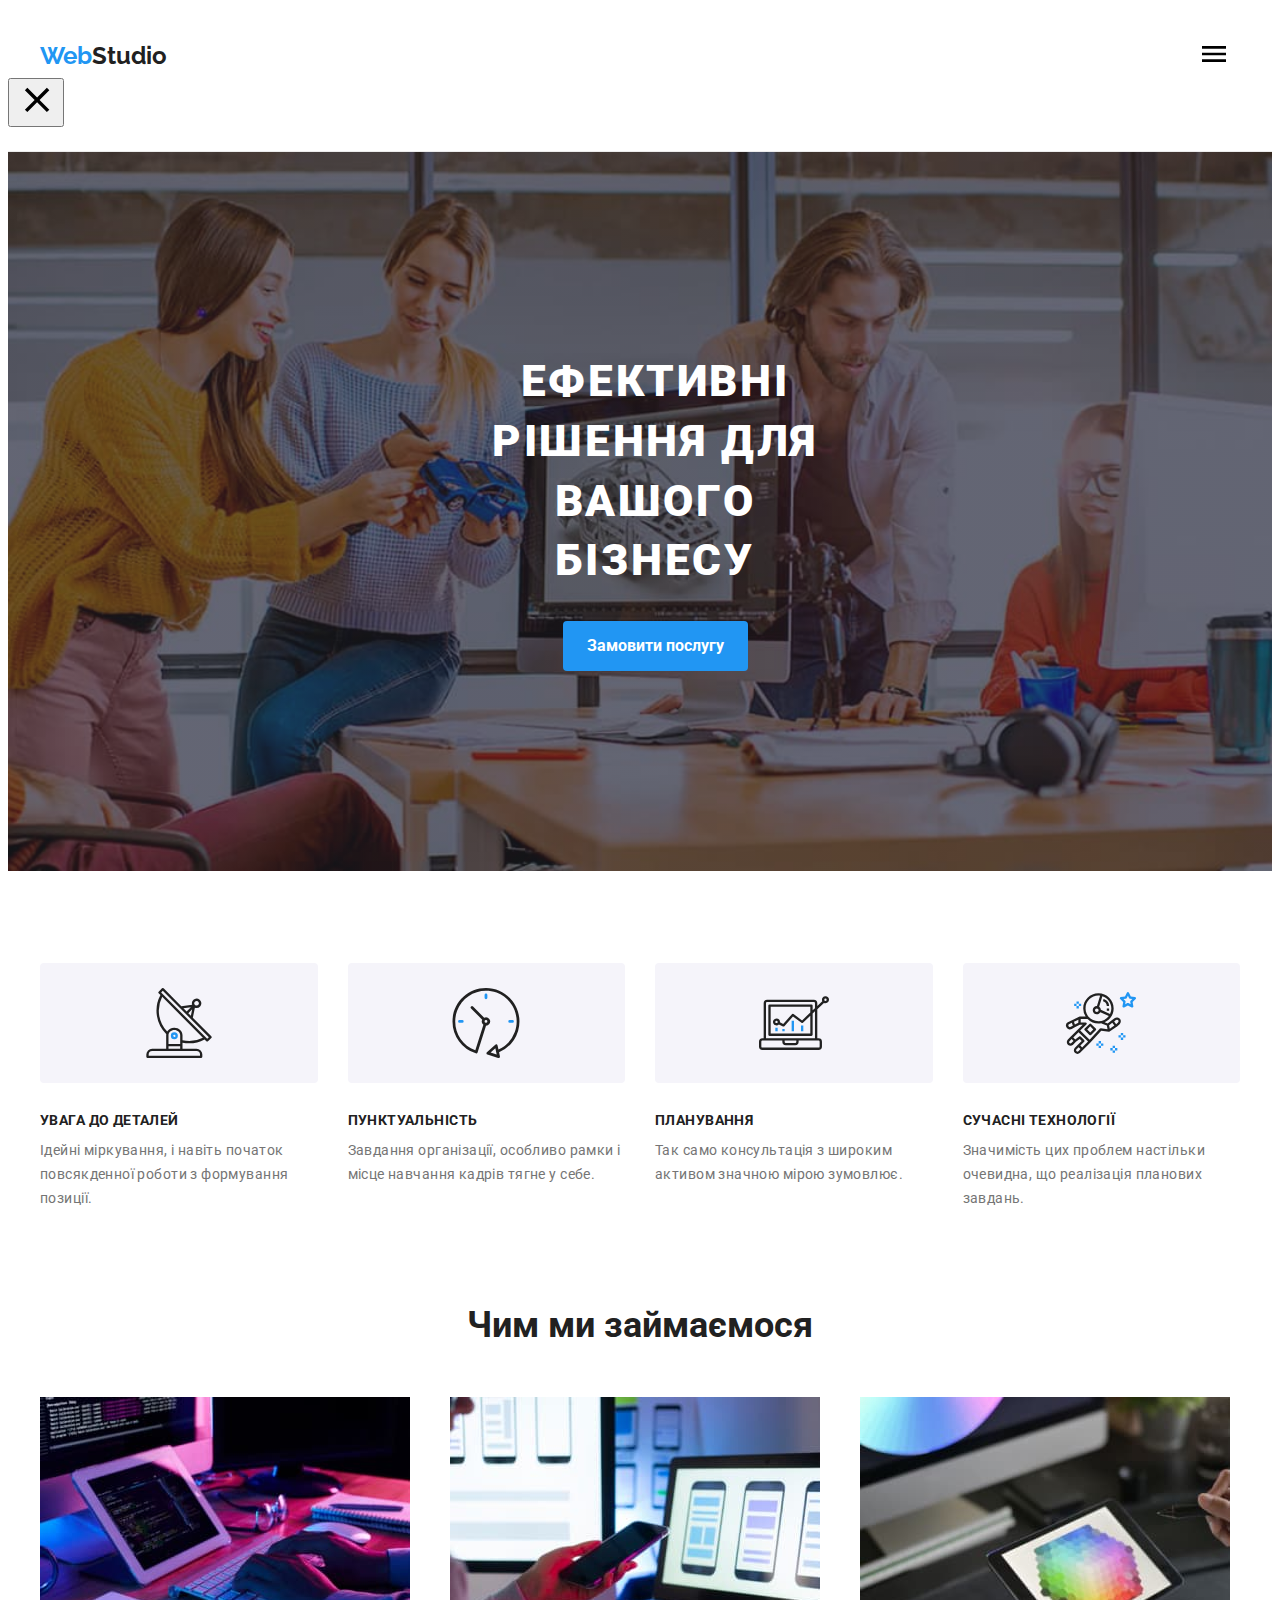
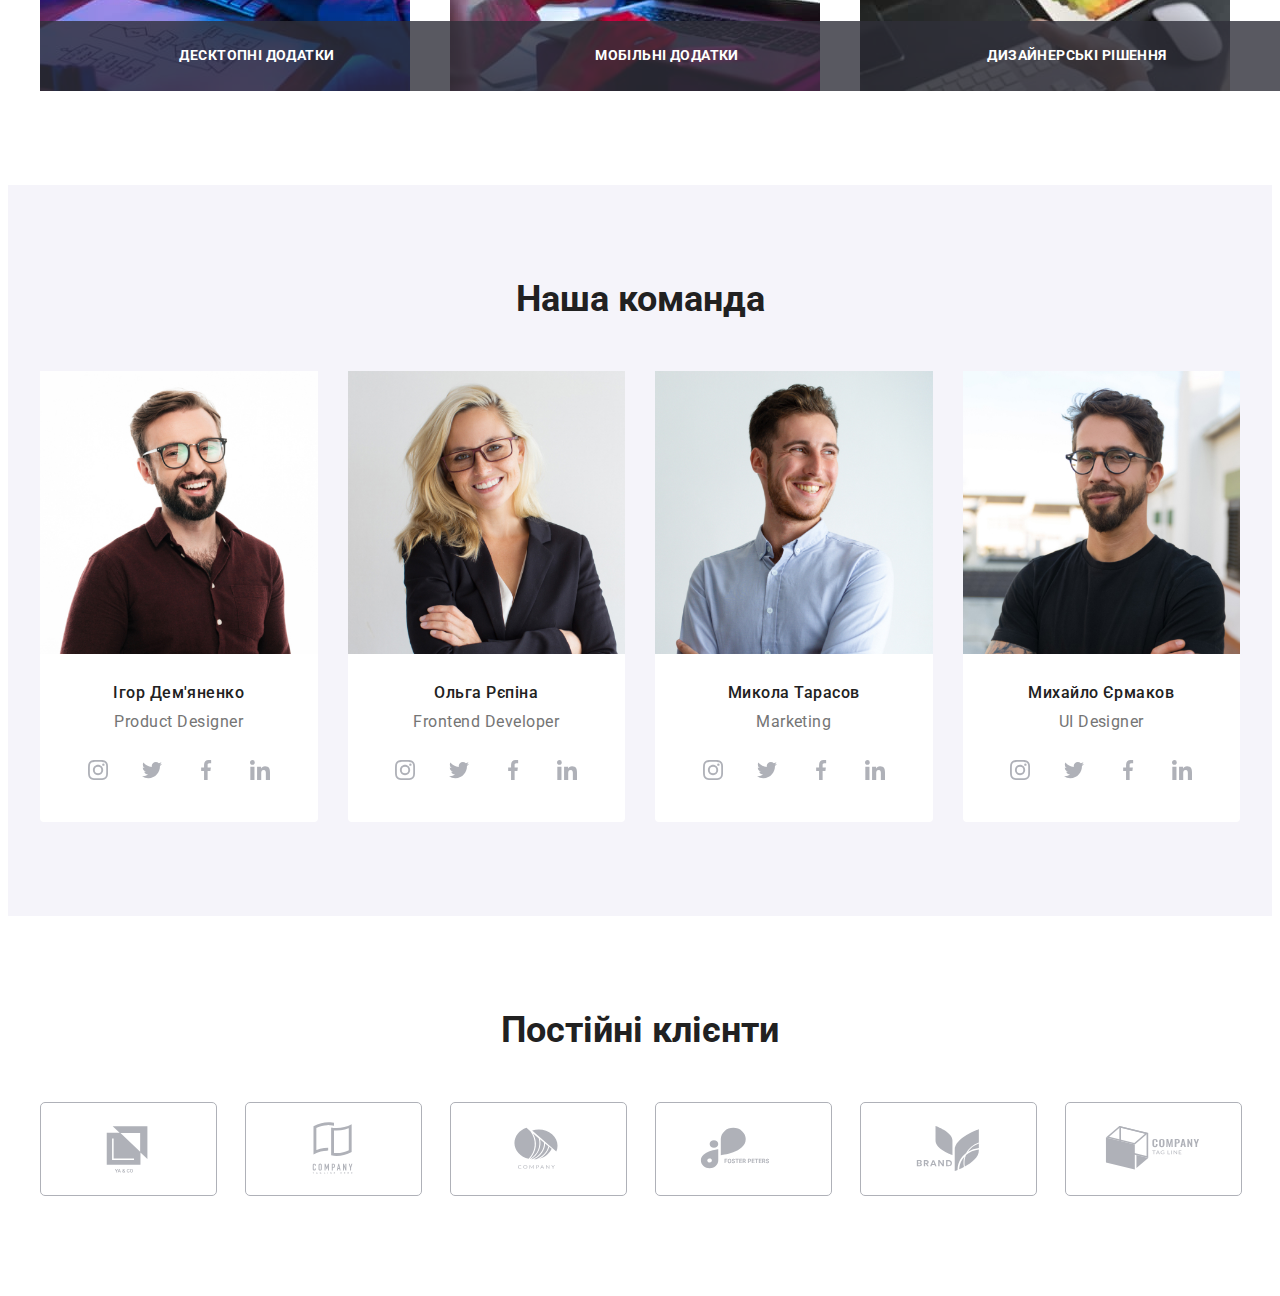
==== index.html @ 49006d4a "Додає ДЗ №8" ====
<!DOCTYPE html>
<html lang="uk">
  <head>
    <meta charset="UTF-8" />
    <meta http-equiv="X-UA-Compatible" content="IE=edge" />
    <meta name="viewport" content="width=device-width, initial-scale=1.0" />
    <title>Студія</title>
    <link rel="preconnect" href="https://fonts.googleapis.com" />
    <link rel="preconnect" href="https://fonts.gstatic.com" crossorigin />
    <link
      href="https://fonts.googleapis.com/css2?family=Raleway:wght@700&family=Roboto:wght@400;500;700;900&display=swap"
      rel="stylesheet"
    />
    <link
      rel="stylesheet"
      href="https://cdnjs.cloudflare.com/ajax/libs/modern-normalize/1.1.0/modern-normalize.min.css"
      integrity="sha512-wpPYUAdjBVSE4KJnH1VR1HeZfpl1ub8YT/NKx4PuQ5NmX2tKuGu6U/JRp5y+Y8XG2tV+wKQpNHVUX03MfMFn9Q=="
      crossorigin="anonymous"
      referrerpolicy="no-referrer"
    />
    <link rel="stylesheet" href="./css/main.min.css" />
  </head>
  <body>
    <header class="header">
      <div class="container header__container">
        <nav class="navigation">
          <a href="./index.html" class="logo link"
            >Web<span class="logo--text-dark">Studio</span></a
          >
          <ul class="navigation__list list">
            <li>
              <a href="./index.html" class="navigation__element current link"
                >Студія</a
              >
            </li>
            <li>
              <a href="./portfolio.html" class="navigation__element link"
                >Портфоліо</a
              >
            </li>
            <li><a href="" class="navigation__element link">Контакти</a></li>
          </ul>
        </nav>
        <ul class="contact list">
          <li>
            <a
              href="mailto:info@devstudio.com"
              class="contact__link contact__element link"
            >
              <svg class="contact__icon" width="16" height="12">
                <use href="./images/icons.svg#icon-envelope"></use>
              </svg>
              info@devstudio.com</a
            >
          </li>
          <li>
            <a
              href="tel:+380961111111"
              class="contact__link contact__element link"
            >
              <svg class="contact__icon" width="10" height="16">
                <use href="./images/icons.svg#icon-smartphone"></use>
              </svg>
              +38 096 111 11 11</a
            >
          </li>
        </ul>
        <button type="button" class="menu-open">
        <svg class="menu__open-icon" width="40" height="40">
          <use href="./images/icons.svg#icon-menu-btn"></use>
        </svg>
      </div>
      <div class="mob-menu">
        <button type="button" class="menu-close">
          <svg class="menu__close-icon" width="40" height="40">
            <use href="./images/icons.svg#icon-close"></use>
        </svg>
        <ul class="navigation__list list">
            <li>
              <a href="./index.html" class="navigation__element current link"
                >Студія</a
              >
            </li>
            <li>
              <a href="./portfolio.html" class="navigation__element link"
                >Портфоліо</a
              >
            </li>
            <li><a href="" class="navigation__element link">Контакти</a></li>
          </ul>
        </button>
      </div>
      </button>
    </header>
    <main>
      <section class="hero-section">
        <div class="hero-container container">
          <h1 class="hero__primary-title">
            Ефективні рішення для вашого бізнесу
          </h1>
          <button type="button" class="hero__btn primary" data-modal-open>
            Замовити послугу
          </button>
        </div>
      </section>
      <section class="benefits">
        <div class="container">
          <h2 class="visually-hidden">Наші особливості</h2>
          <ul class="benefits__list-icon benefits__list list">
            <li class="benefits__list-item">
              <div class="benefits__item">
                <svg class="benefits__icon" width="70" height="70">
                  <use href="./images/icons.svg#icon-antenna"></use>
                </svg>
              </div>
              <h3 class="benefits__title-secondary">Увага до деталей</h3>
              <p class="benefits__pre-title">
                Ідейні міркування, і навіть початок повсякденної роботи з
                формування позиції.
              </p>
            </li>
            <li class="benefits__list-item">
              <div class="benefits__item">
                <svg class="benefits__icon" widthwidth="70" height="70">
                  <use href="./images/icons.svg#icon-clock"></use>
                </svg>
              </div>
              <h3 class="benefits__title-secondary">Пунктуальність</h3>
              <p class="benefits__pre-title">
                Завдання організації, особливо рамки і місце навчання кадрів
                тягне у себе.
              </p>
            </li>
            <li class="benefits__list-item">
              <div class="benefits__item">
                <svg class="benefits__icon" widthwidth="70" height="70">
                  <use href="./images/icons.svg#icon-diagram"></use>
                </svg>
              </div>
              <h3 class="benefits__title-secondary">Планування</h3>
              <p class="benefits__pre-title">
                Так само консультація з широким активом значною мірою зумовлює.
              </p>
            </li>
            <li class="benefits__list-item">
              <div class="benefits__item">
                <svg class="benefits__icon" widthwidth="70" height="70">
                  <use href="./images/icons.svg#icon-astronaut"></use>
                </svg>
              </div>
              <h3 class="benefits__title-secondary">Сучасні технології</h3>
              <p class="benefits__pre-title">
                Значимість цих проблем настільки очевидна, що реалізація
                планових завдань.
              </p>
            </li>
          </ul>
        </div>
      </section>
      <section class="pic-section section">
        <div class="container">
          <h2 class="title">Чим ми займаємося</h2>
          <ul class="pic__list list">
            <li class="pic__item">
              <img
                src="./images/img1.jpeg"
                alt="роботу над кодом"
                width="370"
                height="294"
              />
              <p class="pic__bottom-text">Десктопні додатки</p>
            </li>
            <li class="pic__item">
              <img
                src="./images/img2.jpeg"
                alt="підбір розташування віджетів"
                width="370"
                height="294"
              />
              <p class="pic__bottom-text">Мобільні додатки</p>
            </li>
            <li class="pic__item">
              <img
                src="./images/img3.jpeg"
                alt="підбір кольору"
                width="370"
                height="294"
              />
              <p class="pic__bottom-text">Дизайнерські рішення</p>
            </li>
          </ul>
        </div>
      </section>
      <section class="team-section section">
        <div class="container">
          <h2 class="title">Наша команда</h2>
          <ul class="team-list list">
            <li class="team-item">
              <picture>
                <source
                  srcset="
                    ./images/employee1-mob.jpeg    1x,
                    ./images/employee1-mob-2X.jpeg 2x
                  "
                  media="(min-width: 480px)"
                />
                <source
                  srcset="
                    ./images/employee1-tab.jpeg    1x,
                    ./images/employee1-tab-2X.jpeg 2x
                  "
                  media="(min-width: 768px)"
                />
                <source
                  srcset="
                    ./images/employee1.jpeg    1x,
                    ./images/employee1-2X.jpeg 2x
                  "
                  media="(min-width: 768px)"
                />
                <img
                  src="./images/employee1-mob.jpeg"
                  alt="фото учасника команди"
                  width="450"
                  height="460"
                />
              </picture>
              <div class="team">
                <h3 class="name">Ігор Дем'яненко</h3>
                <p lang="en" class="position">Product Designer</p>
                <ul class="team-soc-list list">
                  <li class="team-soc-item">
                    <a href="#" class="team-soc-link link">
                      <svg class="team-soc-icon" width="20" height="20">
                        <use href="./images/icons.svg#icon-instagram"></use>
                      </svg>
                    </a>
                  </li>
                  <li class="team-soc-item">
                    <a href="#" class="team-soc-link link">
                      <svg class="team-soc-icon" width="20" height="20">
                        <use href="./images/icons.svg#icon-twitter"></use>
                      </svg>
                    </a>
                  </li>
                  <li class="team-soc-item">
                    <a href="#" class="team-soc-link link">
                      <svg class="team-soc-icon" width="20" height="20">
                        <use href="./images/icons.svg#icon-facebook"></use>
                      </svg>
                    </a>
                  </li>
                  <li class="team-soc-item">
                    <a href="#" class="team-soc-link link">
                      <svg class="team-soc-icon" width="20" height="20">
                        <use href="./images/icons.svg#icon-linkedin"></use>
                      </svg>
                    </a>
                  </li>
                </ul>
              </div>
            </li>
            <li class="team-item">
              <picture>
                <source
                  srcset="
                    ./images/employee2-mob.jpeg    1x,
                    ./images/employee2-mob-2X.jpeg 2x
                  "
                  media="(min-width: 480px)"
                />
                <source
                  srcset="
                    ./images/employee2-tab.jpeg    1x,
                    ./images/employee2-tab-2X.jpeg 2x
                  "
                  media="(min-width: 768px)"
                />
                <source
                  srcset="
                    ./images/employee2.jpeg    1x,
                    ./images/employee2-2X.jpeg 2x
                  "
                  media="(min-width: 768px)"
                />
                <img
                  src="./images/employee2-mob.jpeg"
                  alt="фото учасника команди"
                  width="450"
                  height="460"
                />
              </picture>
              <div class="team">
                <h3 class="name">Ольга Рєпіна</h3>
                <p lang="en" class="position">Frontend Developer</p>
                <ul class="team-soc-list list">
                  <li class="team-soc-item">
                    <a href="#" class="team-soc-link link">
                      <svg class="team-soc-icon" width="20" height="20">
                        <use href="./images/icons.svg#icon-instagram"></use>
                      </svg>
                    </a>
                  </li>
                  <li class="team-soc-item">
                    <a href="#" class="team-soc-link link">
                      <svg class="team-soc-icon" width="20" height="20">
                        <use href="./images/icons.svg#icon-twitter"></use>
                      </svg>
                    </a>
                  </li>
                  <li class="team-soc-item">
                    <a href="#" class="team-soc-link link">
                      <svg class="team-soc-icon" width="20" height="20">
                        <use href="./images/icons.svg#icon-facebook"></use>
                      </svg>
                    </a>
                  </li>
                  <li class="team-soc-item">
                    <a href="#" class="team-soc-link link">
                      <svg class="team-soc-icon" width="20" height="20">
                        <use href="./images/icons.svg#icon-linkedin"></use>
                      </svg>
                    </a>
                  </li>
                </ul>
              </div>
            </li>
            <li class="team-item">
              <picture>
                <source
                  srcset="
                    ./images/employee3-mob.jpeg    1x,
                    ./images/employee3-mob-2X.jpeg 2x
                  "
                  media="(min-width: 480px)"
                />
                <source
                  srcset="
                    ./images/employee3-tab.jpeg    1x,
                    ./images/employee3-tab-2X.jpeg 2x
                  "
                  media="(min-width: 768px)"
                />
                <source
                  srcset="
                    ./images/employee3.jpeg    1x,
                    ./images/employee3-2X.jpeg 2x
                  "
                  media="(min-width: 768px)"
                />
                <img
                  src="./images/employee3-mob.jpeg"
                  alt="фото учасника команди"
                  width="450"
                  height="460"
                />
              </picture>
              <div class="team">
                <h3 class="name">Микола Тарасов</h3>
                <p lang="en" class="position">Marketing</p>
                <ul class="team-soc-list list">
                  <li class="team-soc-item">
                    <a href="#" class="team-soc-link link">
                      <svg class="team-soc-icon" width="20" height="20">
                        <use href="./images/icons.svg#icon-instagram"></use>
                      </svg>
                    </a>
                  </li>
                  <li class="team-soc-item">
                    <a href="#" class="team-soc-link link">
                      <svg class="team-soc-icon" width="20" height="20">
                        <use href="./images/icons.svg#icon-twitter"></use>
                      </svg>
                    </a>
                  </li>
                  <li class="team-soc-item">
                    <a href="#" class="team-soc-link link">
                      <svg class="team-soc-icon" width="20" height="20">
                        <use href="./images/icons.svg#icon-facebook"></use>
                      </svg>
                    </a>
                  </li>
                  <li class="team-soc-item">
                    <a href="#" class="team-soc-link link">
                      <svg class="team-soc-icon" width="20" height="20">
                        <use href="./images/icons.svg#icon-linkedin"></use>
                      </svg>
                    </a>
                  </li>
                </ul>
              </div>
            </li>

            <li class="team-item">
              <picture>
                <source
                  srcset="
                    ./images/employee4-mob.jpeg    1x,
                    ./images/employee4-mob-2X.jpeg 2x
                  "
                  media="(min-width: 480px)"
                />
                <source
                  srcset="
                    ./images/employee4-tab.jpeg    1x,
                    ./images/employee4-tab-2X.jpeg 2x
                  "
                  media="(min-width: 768px)"
                />
                <source
                  srcset="
                    ./images/employee4.jpeg    1x,
                    ./images/employee4-2X.jpeg 2x
                  "
                  media="(min-width: 768px)"
                />
                <img
                  src="./images/employee4-mob.jpeg"
                  alt="фото учасника команди"
                  width="450"
                  height="460"
                />
              </picture>
              <div class="team">
                <h3 class="name">Михайло Єрмаков</h3>
                <p lang="en" class="position">UI Designer</p>
                <ul class="team-soc-list list">
                  <li class="team-soc-item">
                    <a href="#" class="team-soc-link link">
                      <svg class="team-soc-icon" width="20" height="20">
                        <use href="./images/icons.svg#icon-instagram"></use>
                      </svg>
                    </a>
                  </li>
                  <li class="team-soc-item">
                    <a href="#" class="team-soc-link link">
                      <svg class="team-soc-icon" width="20" height="20">
                        <use href="./images/icons.svg#icon-twitter"></use>
                      </svg>
                    </a>
                  </li>
                  <li class="team-soc-item">
                    <a href="#" class="team-soc-link link">
                      <svg class="team-soc-icon" width="20" height="20">
                        <use href="./images/icons.svg#icon-facebook"></use>
                      </svg>
                    </a>
                  </li>
                  <li class="team-soc-item">
                    <a href="#" class="team-soc-link link">
                      <svg class="team-soc-icon" width="20" height="20">
                        <use href="./images/icons.svg#icon-linkedin"></use>
                      </svg>
                    </a>
                  </li>
                </ul>
              </div>
            </li>
          </ul>
        </div>
      </section>
      <section class="section">
        <div class="container">
          <h2 class="title">Постійні клієнти</h2>
          <ul class="client-list list">
            <li class="client-item">
              <a href="#" class="client-link link">
                <svg class="client-icon" width="106" height="60">
                  <use href="./images/icons.svg#icon-Logo"></use>
                </svg>
              </a>
            </li>
            <li class="client-item">
              <a href="#" class="client-link link">
                <svg class="client-icon" width="106" height="60">
                  <use href="./images/icons.svg#icon-Logo2"></use>
                </svg>
              </a>
            </li>
            <li class="client-item">
              <a href="#" class="client-link link">
                <svg class="client-icon" width="106" height="60">
                  <use href="./images/icons.svg#icon-Logo3"></use>
                </svg>
              </a>
            </li>
            <li class="client-item">
              <a href="#" class="client-link link">
                <svg class="client-icon" width="106" height="60">
                  <use href="./images/icons.svg#icon-Logo4"></use>
                </svg>
              </a>
            </li>
            <li class="client-item">
              <a href="#" class="client-link link">
                <svg class="client-icon" width="106" height="60">
                  <use href="./images/icons.svg#icon-Logo5"></use>
                </svg>
              </a>
            </li>
            <li class="client-item">
              <a href="#" class="client-link link">
                <svg class="client-icon" width="106" height="60">
                  <use href="./images/icons.svg#icon-Logo6"></use>
                </svg>
              </a>
            </li>
          </ul>
        </div>
      </section>
    </main>
    <!-- <footer class="footer">
      <div class="footer-container container">
        <div class="contact-wrap">
          <div class="address">
            <a href="./index.html" class="logo logo-footer link"
              >Web<span class="logo--text-light">Studio</span></a
            >
            <address class="footer-address">
              <ul class="list">
                <li class="footer-item">
                  <a
                    href="https://goo.gl/maps/CPtrU1FHBa2aNyZL9"
                    target="_blank"
                    rel="noopener noreferrer nofollow"
                    class="street link"
                  >
                    м. Київ, пр-т Лесі Українки, 26
                  </a>
                </li>
                <li class="footer-item">
                  <a
                    href="mailto:info@devstudio.com"
                    class="contact-footer link"
                    >info@devstudio.com</a
                  >
                </li>
                <li>
                  <a href="tel:+380961111111" class="contact-footer link"
                    >+38 096 111 11 11</a
                  >
                </li>
              </ul>
            </address>
          </div>
          <div class="footer-soc">
            <p class="pre-title-footer">приєднуйтесь</p>
            <ul class="footer-soc-list list">
              <li class="footer-soc-item">
                <a href="" class="footer-soc-link link">
                  <svg class="footer-soc-icon" width="20" height="20">
                    <use href="./images/icons.svg#icon-instagram"></use>
                  </svg>
                </a>
              </li>
              <li class="footer-soc-item">
                <a href="" class="footer-soc-link link">
                  <svg class="footer-soc-icon" width="20" height="20">
                    <use href="./images/icons.svg#icon-twitter"></use>
                  </svg>
                </a>
              </li>
              <li class="footer-soc-item">
                <a href="" class="footer-soc-link link">
                  <svg class="footer-soc-icon" width="20" height="20">
                    <use href="./images/icons.svg#icon-facebook"></use>
                  </svg>
                </a>
              </li>
              <li class="footer-soc-item">
                <a href="" class="footer-soc-link link">
                  <svg class="footer-soc-icon" width="20" height="20">
                    <use href="./images/icons.svg#icon-linkedin"></use>
                  </svg>
                </a>
              </li>
            </ul>
          </div>
        </div>
        <div class="footer-form">
          <form class="footer-form">
            <div class="footer-input-element">
              <label class="footer-label">
                <span>Підпишіться на розсилку</span>
                <input
                  type="email"
                  name="footer-user-email"
                  class="footer-input"
                  placeholder="E-mail"
                />
              </label>
            </div>
            <button class="footer-send">
              Підписатися
              <svg class="footer-input-icon" width="24" height="24">
                <use href="./images/icons.svg#icon-send"></use>
              </svg>
            </button>
          </form>
        </div>
      </div>
    </footer>
    <div class="backdrop is-hidden" data-modal>
      <div class="modal">
        <button type="button" class="modal-close" data-modal-close>
          <svg class="modal-close-item" width="18" height="18">
            <use href="./images/icons.svg#icon-close"></use>
          </svg>
        </button>
        <p class="modal-title">Залиште свої дані, ми вам передзвонимо</p>
        <form class="modal-form">
          <div class="container-form">
            <div class="input-element">
              <label class="input-label"
                ><span>Ім'я</span>
                <span class="input-wrap">
                  <input
                    type="text"
                    name="user-name"
                    class="modal-input"
                    required
                  />
                  <svg class="input-icon" width="18" height="18">
                    <use href="./images/icons.svg#icon-person"></use>
                  </svg>
                </span>
              </label>
            </div>
            <div class="input-element">
              <label class="input-label"
                ><span>Телефон</span>
                <span class="input-wrap">
                  <input
                    type="tel"
                    name="user-tel"
                    class="modal-input"
                    required
                  />
                  <svg class="input-icon" width="18" height="18">
                    <use href="./images/icons.svg#icon-phone"></use>
                  </svg>
                </span>
              </label>
            </div>
            <div class="input-element">
              <label class="input-label"
                ><span>Пошта</span>
                <span class="input-wrap">
                  <input
                    type="email"
                    name="user-email"
                    class="modal-input"
                    required
                  />
                  <svg class="input-icon" width="18" height="18">
                    <use href="./images/icons.svg#icon-email"></use>
                  </svg>
                </span>
              </label>
            </div>
            <div class="input-element">
              <label for="user-comment" class="input-label"
                ><span>Коментар</span>
                <span class="input-wrap">
                  <textarea
                    name="user-comment"
                    id="user-comment"
                    class="modal-comment"
                    placeholder="Введіть текст"
                  ></textarea>
                </span>
              </label>
            </div>
            <div class="check-wrap">
              <input
                type="checkbox"
                name="privacy"
                id="privacy"
                class="input-check visually-hidden"
              />
              <label for="privacy" class="check-text">
                <span>
                  <svg class="check-icon" width="16" height="15">
                    <use href="./images/icons.svg#icon-check"></use>
                  </svg>
                </span>
                Погоджуюся з розсилкою та приймаю
                <a href="#" class="checkbox-link">Умови договору</a>
              </label>
            </div>
            <div class="modal-btn">
              <button type="submit" class="modal-send">Відправити</button>
            </div>
          </div>
        </form>
      </div>
    </div>
    <script src="./js/modal.js"></script> -->
  </body>
</html>
---- css/main.min.css ----
.header{padding-top:25px;padding-bottom:24px;border-bottom:1px solid var(--header-border);background-color:var(--primary-color)}.header__container{display:flex;align-items:center;justify-content:space-between}.navigation{display:flex;align-items:center}.navigation__list{display:none;gap:50px}.navigation__element{font-weight:500;font-size:14px;line-height:1.14;color:var(--primary-text-color);transition:color 250ms cubic-bezier(0.4, 0, 0.2, 1);position:relative}.navigation__element.current{color:var(--accent-text-color)}.navigation__element:hover,.navigation__element:focus{color:var(--accent-text-color)}.current::after{content:"";position:absolute;width:100%;height:4px;background:var(--accent-text-color);border-radius:2px;bottom:-32px;left:0}.menu-open{margin-left:auto;border:none;background-color:var(--primary-color)}.logo{font-family:"Raleway",sans-serif;font-weight:700;font-size:24px;line-height:1.16;color:var(--accent-text-color);margin:0 auto}.logo--text-dark{color:var(--primary-text-color)}.logo--text-light{color:var(--primary-color)}.contact{font-weight:500;font-size:14px;line-height:1.14;display:none;gap:50px}.contact__element{font-weight:500;font-size:14px;line-height:1.14;color:var(--color-contact);transition:color 250ms cubic-bezier(0.4, 0, 0.2, 1)}.contact__element:hover,.contact__element:focus{color:var(--accent-text-color)}.contact__link{display:flex;justify-content:center;align-items:center}.contact__icon{margin-right:10px;fill:currentColor}.hero-section{padding:118px 60px;background-image:linear-gradient(rgba(47, 48, 58, 0.4), rgba(47, 48, 58, 0.4)),url(../images/bg_hero-mob.jpg);background-repeat:no-repeat;background-position:center;background-size:cover;max-width:1600px;margin:0 auto}@media(min-device-pixel-ratio: 2),(-webkit-min-device-pixel-ratio: 2),(min-resolution: 192dpi),(min-resolution: 2dppx){.hero-section{background-image:linear-gradient(rgba(47, 48, 58, 0.4), rgba(47, 48, 58, 0.4)),url(../images/bg_hero-mob-2X.jpg)}}@media screen and (min-width: 768px){.hero-section{padding:204px 118px;background-image:linear-gradient(rgba(47, 48, 58, 0.4), rgba(47, 48, 58, 0.4)),url(../images/bg_hero-tab.jpg)}}@media screen and (min-width: 768px)and (min-device-pixel-ratio: 2),screen and (min-width: 768px)and (-webkit-min-device-pixel-ratio: 2),screen and (min-width: 768px)and (min-resolution: 192dpi),screen and (min-width: 768px)and (min-resolution: 2dppx){.hero-section{background-image:linear-gradient(rgba(47, 48, 58, 0.4), rgba(47, 48, 58, 0.4)),url(../images/bg_hero-tab-2X.jpg)}}@media screen and (min-width: 1200px){.hero-section{padding:200px 452px;background-image:linear-gradient(rgba(47, 48, 58, 0.4), rgba(47, 48, 58, 0.4)),url(../images/bg_hero.jpg)}}.hero-container{display:flex;align-items:center;flex-direction:column;padding:0;max-width:100%}.hero__primary-title{font-weight:900;font-size:26px;line-height:1.61;max-width:360px;letter-spacing:.06em;text-transform:uppercase;color:var(--primary-color);margin-bottom:30px;text-align:center}@media screen and (min-width: 1200px){.hero__primary-title{font-size:44px;line-height:1.36;max-width:690px}}.hero__btn{font-family:inherit;font-weight:700;font-size:16px;line-height:1.88;display:block;margin:0 auto;padding:10px 24px;border:none;transition:background-color 250ms cubic-bezier(0.4, 0, 0.2, 1),color 250ms cubic-bezier(0.4, 0, 0.2, 1)}@media screen and (max-width: 1200px){.hero__btn{padding:10px 32px}}.hero__btn.primary{border-radius:4px;color:var(--primary-color);background-color:var(--accent-text-color)}.hero__btn.primary:hover,.hero__btn.primary:focus{background-color:var(--background-hero-btn)}.benefits__list-icon{display:flex;justify-content:center;align-items:center;gap:30px;align-items:baseline}.benefits__item{background-color:var(--background-icon);width:100%;height:120px;border-radius:4px;display:flex;justify-content:center;align-items:center;flex-direction:column;margin-bottom:30px}.benefits{padding-bottom:0;padding-top:92px}.benefits__list{display:flex;flex-wrap:wrap;gap:30px}.benefits__list-item{width:100%}@media screen and (min-width: 768px){.benefits__list-item{width:calc((100% - 30px)/2)}}@media screen and (min-width: 1200px){.benefits__list-item{width:calc((100% - 90px)/4)}}.benefits__title-secondary{font-size:14px;line-height:1.14;letter-spacing:.03em;text-transform:uppercase;color:var(--primary-text-color);margin-bottom:10px;text-align:center}@media screen and (min-width: 768px){.benefits__title-secondary{text-align:left}}.benefits__pre-title{font-weight:400;font-size:14px;line-height:1.71;letter-spacing:.03em}.pic-section{display:none}@media screen and (min-width: 1200px){.pic-section{display:flex}}.pic__list{display:flex;gap:30px}.pic__item{width:calc((100% - 60px)/3);position:relative}.pic__bottom-text{position:absolute;bottom:0;font-weight:700;font-size:14px;line-height:1.14;text-align:center;letter-spacing:.03em;text-transform:uppercase;color:var(--primary-color);padding:27px;background-color:var(--background-bottom-text);width:100%}.team-list{display:flex;flex-wrap:wrap;gap:30px}.team-section{background-color:var(--background-color-team)}.team-item{width:100%;background-color:var(--background-img-team);border-radius:0px 0px 4px 4px;transition:box-shadow 250ms cubic-bezier(0.4, 0, 0.2, 1)}.team-item:hover,.team-item:focus{box-shadow:0px 1px 3px rgba(0,0,0,.12),0px 1px 1px rgba(0,0,0,.14),0px 2px 1px rgba(0,0,0,.2)}@media screen and (min-width: 768px){.team-item{width:calc((100% - 30px)/2)}}@media screen and (min-width: 1200px){.team-item{width:calc((100% - 90px)/4)}}.team{padding-top:30px;padding-bottom:30px;text-align:center}.name{font-weight:500;font-size:16px;line-height:1.18;letter-spacing:.03em;color:var(--primary-text-color);margin-bottom:10px}.position{font-weight:400;font-size:16px;line-height:1.18;letter-spacing:.03em}.team-soc-list{display:flex;justify-content:center;gap:10px;margin-top:16px}.team-soc-item{width:44px;height:44px}.team-soc-link{width:100%;height:100%;border-radius:50%;display:flex;justify-content:center;align-items:center;color:var(--icon-color);transition:background-color 250ms cubic-bezier(0.4, 0, 0.2, 1),color 250ms cubic-bezier(0.4, 0, 0.2, 1)}.team-soc-link:focus,.team-soc-link:hover{background-color:var(--accent-text-color);color:var(--primary-color)}.team-soc-icon{fill:currentColor}.client-list{display:flex;flex-wrap:wrap;gap:30px}.client-item{width:calc((100% - 30px)/2);height:92px}@media screen and (min-width: 768px){.client-item{width:calc((100% - 60px)/3)}}@media screen and (min-width: 1200px){.client-item{width:calc((100% - 150px)/6)}}.client-link{width:100%;height:100%;border:1px solid var(--border-client);border-radius:5px;display:block;display:flex;justify-content:center;align-items:center;color:var(--icon-color);transition:color 250ms cubic-bezier(0.4, 0, 0.2, 1),border-color 250ms cubic-bezier(0.4, 0, 0.2, 1)}.client-link:hover,.client-link:focus{color:var(--accent-text-color);border-color:var(--accent-text-color)}.client-icon{fill:currentColor}.button-filter.primary{font-family:inherit;border-radius:4px;border:rgba(0,0,0,0);background-color:var(--background-filter-btn)}.button-filter{font-weight:500;font-size:16px;line-height:1.18;padding:6px 22px;transition:background-color 250ms cubic-bezier(0.4, 0, 0.2, 1),color 250ms cubic-bezier(0.4, 0, 0.2, 1),box-shadow 250ms cubic-bezier(0.4, 0, 0.2, 1)}.button-filter:hover,.button-filter:focus{background-color:var(--accent-text-color);color:var(--primary-color);box-shadow:0px 3px 1px rgba(0,0,0,.1),0px 1px 2px rgba(0,0,0,.08),0px 2px 2px rgba(0,0,0,.12)}.filter-list{display:flex;margin-bottom:50px;gap:8px;justify-content:center;border-radius:4px}.portfolio-list{display:flex;flex-wrap:wrap;gap:30px}.portfolio-item{width:calc((100% - 60px)/3);transition:box-shadow 250ms cubic-bezier(0.4, 0, 0.2, 1)}.portfolio-item:hover,.portfolio-item:focus{box-shadow:0px 1px 1px rgba(0,0,0,.12),0px 4px 4px rgba(0,0,0,.06),1px 4px 6px rgba(0,0,0,.16)}.portfolio-top-wrap{position:relative;overflow:hidden}.portfolio-top-text{position:absolute;top:0;padding:24px 63px;font-size:18px;line-height:1.56;letter-spacing:.03em;color:var(--primary-color);background-color:var(--portfolio-background-color);height:100%;transform:translateY(100%);transition:transform 250ms cubic-bezier(0.4, 0, 0.2, 1)}.portfolio-item:hover .portfolio-top-text{transform:translateY(0)}.site{padding:24px 20px;border:1px solid var(--portfolio-border);border-top:none}.name-project{font-weight:700;font-size:18px;line-height:2;letter-spacing:.06em;margin-bottom:4px;color:var(--primary-text-color)}.project{font-size:16px;line-height:1.86;letter-spacing:.03em;color:var(--color-contact)}.logo-footer{margin-right:0}.footer-item{margin-bottom:9px}.footer{width:100%;padding-top:60px;padding-bottom:60px;background:var(--background-hero)}.footer-address{margin-top:20px}.street{font-size:14px;line-height:1.71;letter-spacing:.03em;margin-bottom:9px;color:var(--primary-color);transition:color 250ms cubic-bezier(0.4, 0, 0.2, 1)}.street:hover,.street:focus{color:var(--accent-text-color)}.contact-footer{font-size:14px;line-height:1.71;letter-spacing:.03em;color:var(--footer-color-contact);transition:color 250ms cubic-bezier(0.4, 0, 0.2, 1)}.contact-footer:not(:last-child){margin-bottom:9px}.contact-footer:hover,.contact-footer:focus{color:var(--accent-text-color)}.pre-title-footer{font-weight:700;font-size:14px;line-height:16px;letter-spacing:.03em;text-transform:uppercase;color:var(--primary-color);margin-bottom:20px}.contact-wrap{display:flex;gap:70px;align-items:baseline}.title-footer{text-transform:uppercase;color:var(--primary-color);margin-bottom:20px}.footer-soc-list{display:flex;gap:10px}.footer-soc-item{width:44px;height:44px}.footer-soc-link{width:100%;height:100%;background-color:var(--bckground-soc-footer);border-radius:50%;display:flex;justify-content:center;align-items:center;transition:background-color 250ms cubic-bezier(0.4, 0, 0.2, 1)}.footer-soc-link:hover,.footer-soc-link:focus{background-color:var(--accent-text-color)}.footer-soc-icon{fill:var(--primary-color)}.footer-container{display:flex;align-items:center;justify-content:center;align-items:baseline}.footer-form{width:570px;height:86px;display:flex;gap:12px;align-items:flex-end;margin-left:93px}.footer-label{font-weight:700;font-size:14px;line-height:1.14;letter-spacing:.03em;text-transform:uppercase;color:var(--primary-color);margin-bottom:20px}.footer-input{width:358px;height:50px;background-color:rgba(0,0,0,0);border:1px solid rgba(255,255,255,.3);filter:drop-shadow(0px 4px 4px rgba(0, 0, 0, 0.15));border-radius:4px;padding:16px;outline:none;transition:border 250ms cubic-bezier(0.4, 0, 0.2, 1)}.footer-input:focus,.footer-input:hover{border:1px solid var(--accent-text-color)}.footer-label span{display:block;margin-bottom:20px}.footer-send{width:200px;height:50px;display:flex;align-items:center;justify-content:center;gap:10px;border-radius:4px;font-weight:700;font-size:16px;line-height:1.85;letter-spacing:.06em;color:var(--primary-color);background-color:var(--accent-text-color);border:none;fill:var(--primary-color);transition:background-color 250ms cubic-bezier(0.4, 0, 0.2, 1),box-shadow 250ms cubic-bezier(0.4, 0, 0.2, 1)}.footer-send:hover,.footer-send:focus{background-color:var(--background-hero-btn);box-shadow:0px 4px 4px rgba(0,0,0,.15)}.backdrop{width:100%;height:100%;background-color:var(--backdrop-background);position:fixed;top:0;transition:opacity 250ms cubic-bezier(0.4, 0, 0.2, 1),visibility 250ms cubic-bezier(0.4, 0, 0.2, 1)}.modal{width:528px;min-height:581px;background-color:var(--primary-color);position:absolute;top:50%;left:50%;border-radius:4px;transform:translate(-50%, -50%) scale(1);transition:transform 250ms cubic-bezier(0.4, 0, 0.2, 1);padding:40px}.modal-title{font-weight:700;font-size:20px;line-height:1.15;text-align:center;letter-spacing:.03em;color:var(--primary-text-color);text-align:center;margin-bottom:12px}.modal-input{width:100%;height:40px;border:1px solid rgba(33,33,33,.2);border-radius:4px;padding-left:30px;outline:rgba(0,0,0,0);transition:border-color 250ms cubic-bezier(0.4, 0, 0.2, 1)}.modal-input:focus{border-color:var(--accent-text-color)}.modal-input:focus+.input-icon{fill:var(--accent-text-color)}.input-element{margin-bottom:10px}.input-wrap{position:relative}.input-icon{position:absolute;left:12px;top:50%;transform:translateY(-50%);transition:fill 250ms cubic-bezier(0.4, 0, 0.2, 1)}.input-label{font-weight:400;font-size:12px;line-height:1.17;letter-spacing:.01em;color:var(--color-contact)}.input-label span{display:block;margin-bottom:4px}.modal-comment{width:100%;height:120px;border:1px solid rgba(33,33,33,.2);border-radius:4px;padding:12px 16px;resize:none;outline:none;transition:border 250ms cubic-bezier(0.4, 0, 0.2, 1)}.modal-comment:hover,.modal-comment:focus{border:1px solid var(--accent-text-color)}.modal-comment::-moz-placeholder{font-size:12px;line-height:1.17;letter-spacing:.01em;color:var(--placeholder-color-text)}.modal-comment:-ms-input-placeholder{font-size:12px;line-height:1.17;letter-spacing:.01em;color:var(--placeholder-color-text)}.modal-comment::placeholder{font-size:12px;line-height:1.17;letter-spacing:.01em;color:var(--placeholder-color-text)}.checkbox-link{color:var(--accent-text-color)}.check-text{font-size:14px;line-height:1.71;letter-spacing:.03em;color:var(--color-contact);display:flex;align-items:center;justify-content:center}.check-text span{content:"";width:16px;height:15px;border:2px solid var(--primary-text-color);border-radius:3px;margin-right:8px;display:flex;align-items:center;justify-content:center;fill:rgba(0,0,0,0)}.input-check:checked+.check-text span{background-color:var(--accent-text-color);border:rgba(0,0,0,0);fill:var(--primary-color)}.check-wrap{margin-top:20px}.modal-send{font-weight:700;font-size:16px;line-height:1.87;color:var(--primary-color);width:200px;height:50px;display:flex;align-items:center;justify-content:center;border:none;background-color:var(--accent-text-color);box-shadow:0px 4px 4px rgba(0,0,0,.15);border-radius:4px;transition:background-color 250ms cubic-bezier(0.4, 0, 0.2, 1),box-shadow 250ms cubic-bezier(0.4, 0, 0.2, 1)}.modal-send:hover,.modal-send:focus{background-color:var(--background-hero-btn);box-shadow:0px 4px 4px rgba(0,0,0,.15)}.modal-btn{display:flex;align-items:center;justify-content:center;margin-top:30px}.backdrop.is-hidden .modal{transform:translate(-50%, -50%) scale(0)}.modal-close{width:30px;height:30px;background-color:rgba(0,0,0,0);border:1px solid rgba(0,0,0,.1);border-radius:50%;position:absolute;right:10px;top:10px;display:flex;align-items:center;justify-content:center;outline:none;transition:fill 250ms cubic-bezier(0.4, 0, 0.2, 1),border 250ms cubic-bezier(0.4, 0, 0.2, 1)}.modal-close:hover,.modal-close:focus{fill:var(--accent-text-color);border:1px solid var(--accent-text-color)}.backdrop.is-hidden{opacity:0;visibility:hidden;pointer-events:none}p,h1,h2,h3,h4,h5,h6{margin:0}ul,ol{margin:0;padding-left:0}button{cursor:pointer}address{font-style:normal}img{display:block;height:auto;max-width:100%}.container{width:100%;padding-right:15px;padding-left:15px;margin:0 auto}@media screen and (min-width: 480px){.container{max-width:480px}}@media screen and (min-width: 768px){.container{max-width:768px}}@media screen and (min-width: 1200px){.container{max-width:1200px}}.section{padding-top:60px;padding-bottom:60px}@media screen and (min-width: 1200px){.section{padding-top:94px;padding-bottom:94px}}.list{list-style-type:none}.link{text-decoration:none}.title{font-weight:700;font-size:36px;line-height:1.16;color:var(--primary-text-color);margin-bottom:50px;text-align:center}.title{font-weight:700;font-size:36px;line-height:1.16;color:var(--primary-text-color);margin-bottom:50px;text-align:center}.visually-hidden{position:absolute;white-space:nowrap;width:1px;height:1px;overflow:hidden;border:0;padding:0;clip:rect(0 0 0 0);-webkit-clip-path:inset(50%);clip-path:inset(50%);margin:-1px}body{background-color:var(--primary-color);font-family:"Roboto",sans-serif;color:var(--color-contact)}:root{--bckground-soc-footer: rgba(255, 255, 255, 0.1);--border-client: #AFB1B8;--icon-color: #AFB1B8;--background-icon: #F5F4FA;--primary-color: #FFFFFF;--primary-text-color: #212121;--accent-text-color: #2196F3;--color-contact: #757575;--background-hero: #2F303A;--background-filter-btn: #F5F4FA;--footer-color-contact: rgba(255, 255, 255, 0.6);--background-hero-btn: #188CE8;--background-color-team: #F5F4FA;--background-img-team: #FFFFFF;--header-border: #ECECEC;--portfolio-border: #EEEEEE;--background-bottom-text: rgba(47, 48, 58, 0.8);--portfolio-background-color: rgba(33, 150, 243, 0.9);--backdrop-background: rgba(0, 0, 0, 0.2);--placeholder-color-text: rgba(117, 117, 117, 0.5)}/*# sourceMappingURL=main.min.css.map */
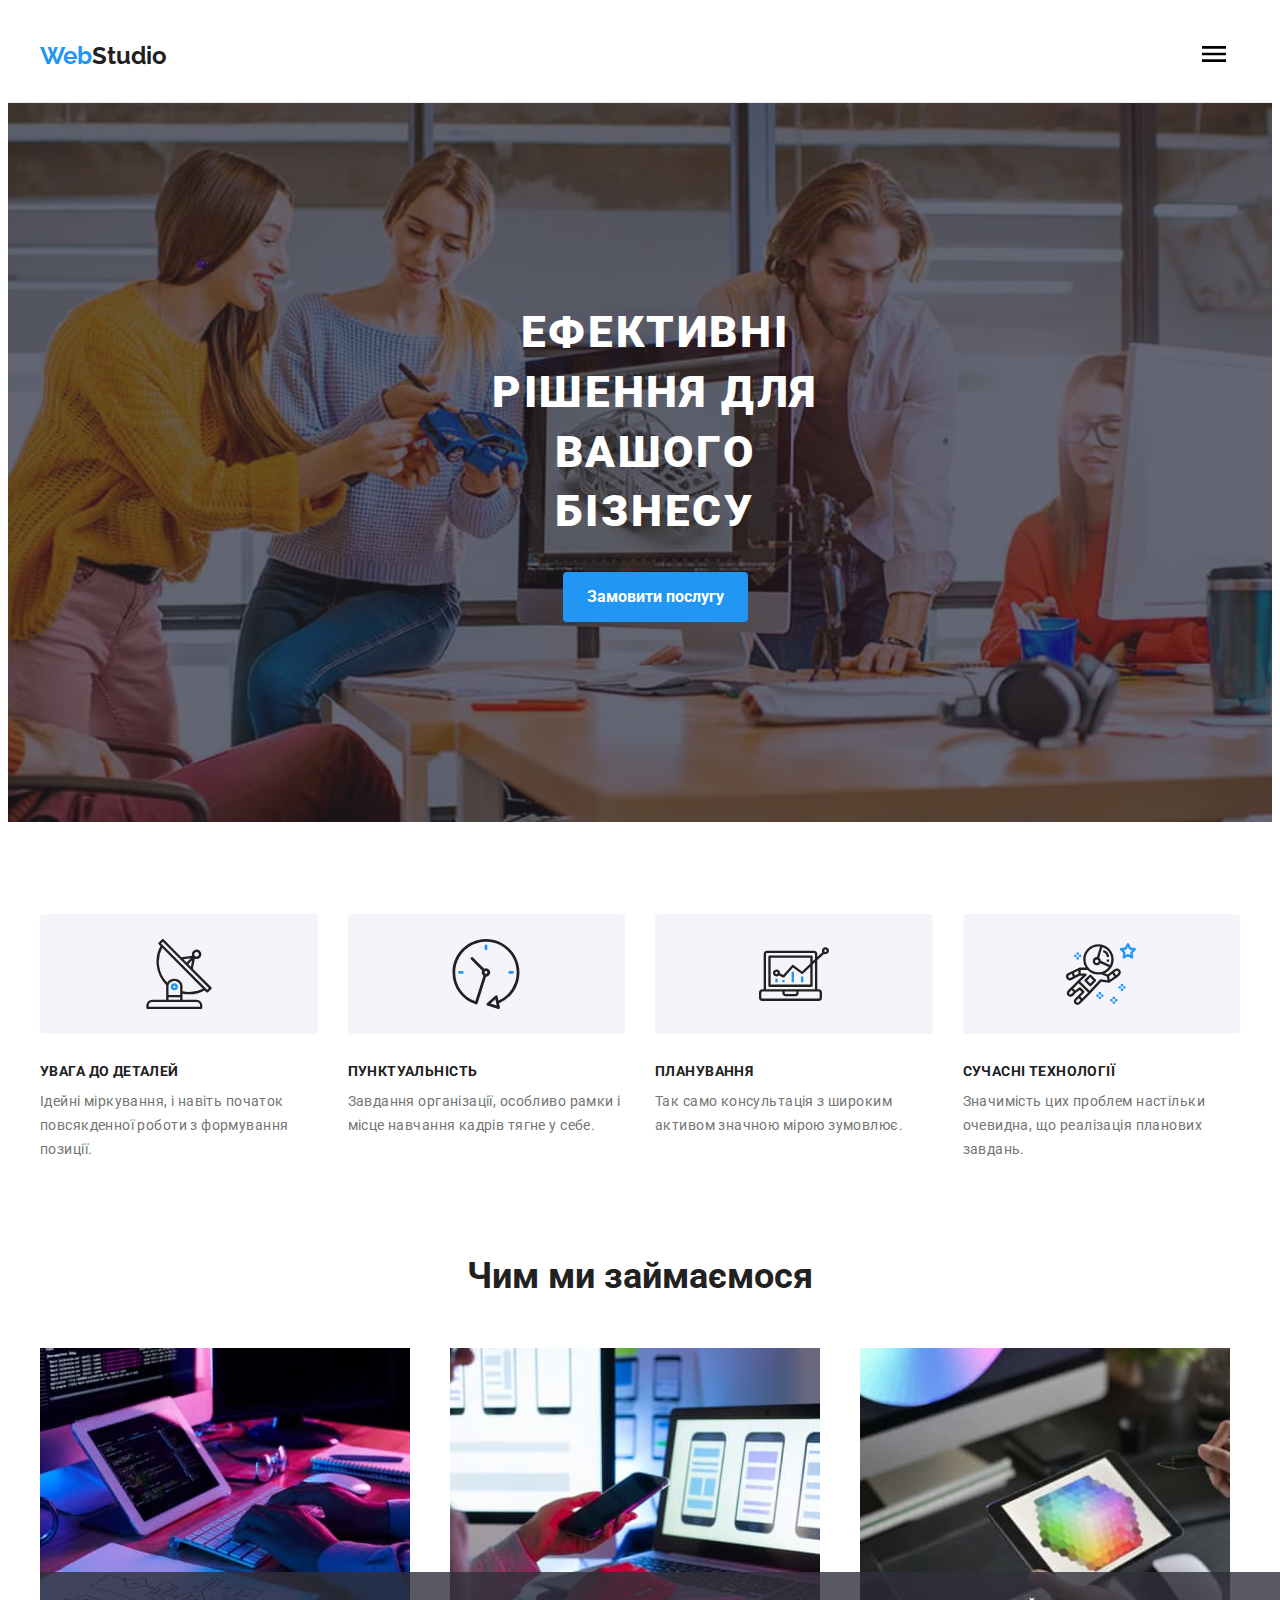
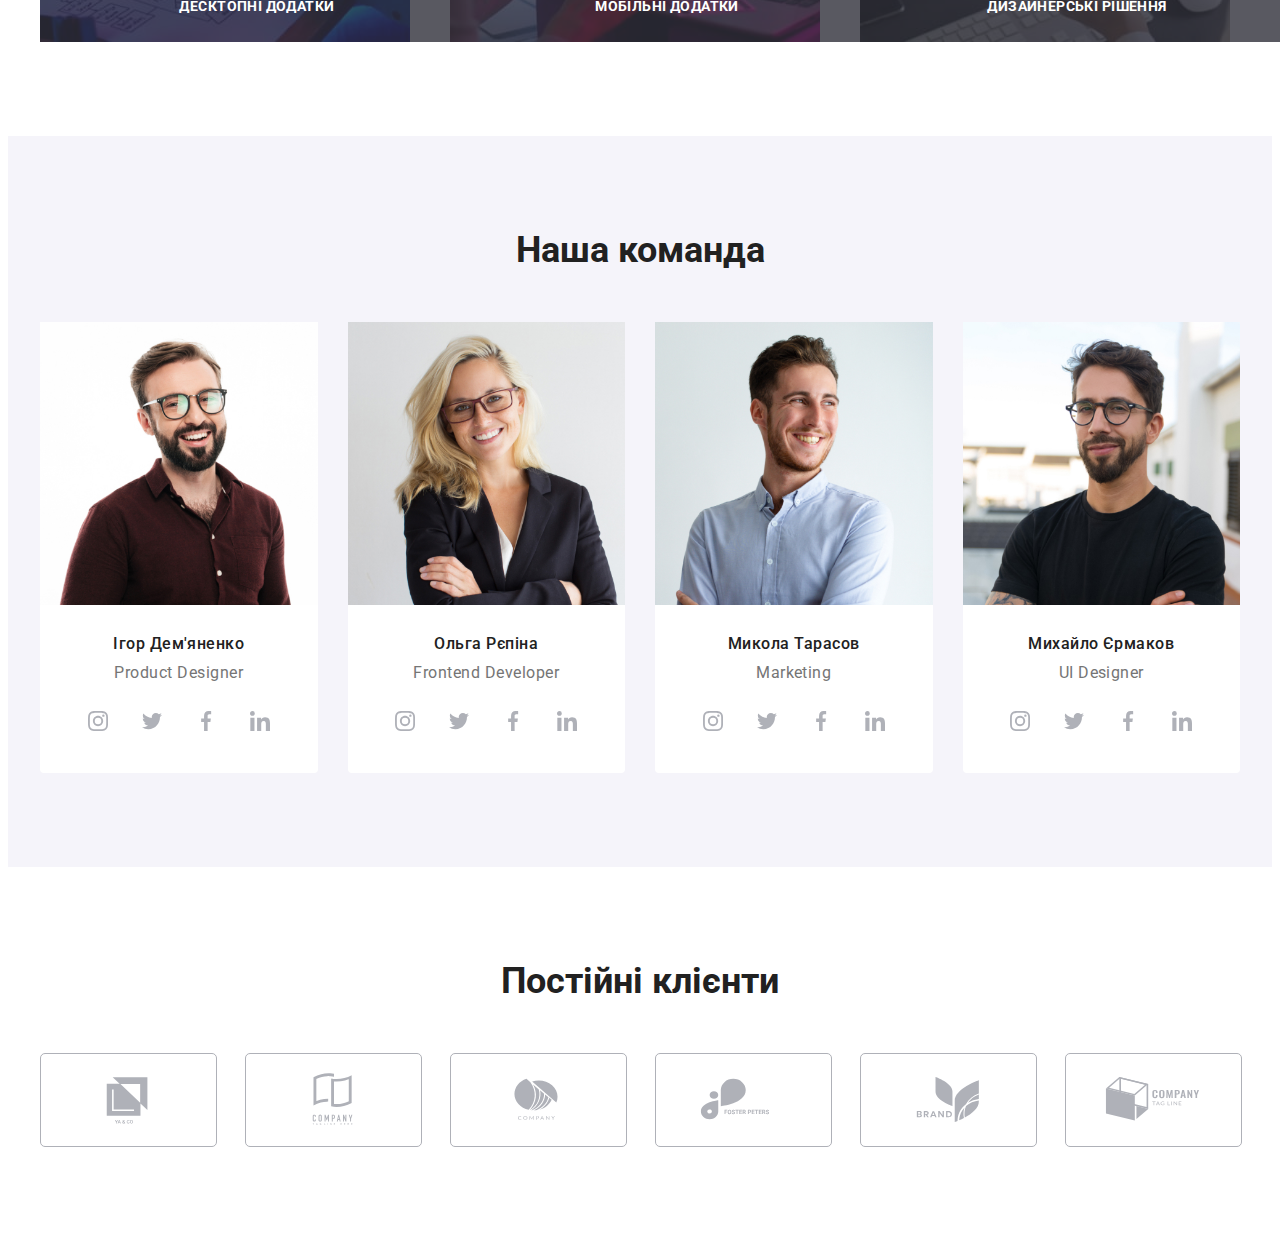
==== commit cab6aedf: "Додає ДЗ №8" ====
--- a/index.html
+++ b/index.html
@@ -65,32 +65,69 @@
             >
           </li>
         </ul>
-        <button type="button" class="menu-open">
-        <svg class="menu__open-icon" width="40" height="40">
-          <use href="./images/icons.svg#icon-menu-btn"></use>
-        </svg>
-      </div>
-      <div class="mob-menu">
-        <button type="button" class="menu-close">
-          <svg class="menu__close-icon" width="40" height="40">
-            <use href="./images/icons.svg#icon-close"></use>
-        </svg>
-        <ul class="navigation__list list">
-            <li>
-              <a href="./index.html" class="navigation__element current link"
-                >Студія</a
-              >
-            </li>
-            <li>
-              <a href="./portfolio.html" class="navigation__element link"
-                >Портфоліо</a
-              >
-            </li>
-            <li><a href="" class="navigation__element link">Контакти</a></li>
-          </ul>
+        <button type="button" class="menu-open" data-menu-open>
+          <svg class="menu__open-icon" width="40" height="40">
+            <use href="./images/icons.svg#icon-menu-btn"></use>
+          </svg>
         </button>
       </div>
-      </button>
+      <div class="mob-menu is-hidden" data-menu>
+        <div class="mob-container">
+          <div class="mob-menu-top">
+            <button type="button" class="menu-close" data-menu-close>
+              <svg class="menu__close-icon" width="40" height="40">
+                <use href="./images/icons.svg#icon-close"></use>
+              </svg>
+            </button>
+            <ul class="mob-menu-list list">
+              <li class="mob-menu-item">
+                <a href="./index.html" class="mob-menu_link current link"
+                  >Студія</a
+                >
+              </li>
+              <li class="mob-menu-item">
+                <a href="./portfolio.html" class="mob-menu_link link"
+                  >Портфоліо</a
+                >
+              </li>
+              <li class="mob-menu-item">
+                <a href="" class="mob-menu_link link">Контакти</a>
+              </li>
+            </ul>
+          </div>
+          <div class="mob-menu-bottom">
+            <ul class="mob-contact-list list">
+              <li class="mob-contact-item">
+                <a href="tel:+380961111111" class="mob-contact-tel__link link">
+                  +38 096 111 11 11</a
+                >
+              </li>
+              <li class="mob-contact-item">
+                <a
+                  href="mailto:info@devstudio.com"
+                  class="mob-contact-mail__link link"
+                >
+                  info@devstudio.com</a
+                >
+              </li>
+            </ul>
+            <ul class="mob-soc">
+              <li class="mob-soc_element list">
+                <a href="#" class="mob-soc_link link">Instagram</a>
+              </li>
+              <li class="mob-soc_element list">
+                <a href="#" class="mob-soc_link link">Twitter</a>
+              </li>
+              <li class="mob-soc_element list">
+                <a href="#" class="mob-soc_link link">Facebook</a>
+              </li>
+              <li class="mob-soc_element list">
+                <a href="#" class="mob-soc_link link">LinkedIn</a>
+              </li>
+            </ul>
+          </div>
+        </div>
+      </div>
     </header>
     <main>
       <section class="hero-section">
@@ -599,7 +636,7 @@
           </form>
         </div>
       </div>
-    </footer>
+    </footer> -->
     <div class="backdrop is-hidden" data-modal>
       <div class="modal">
         <button type="button" class="modal-close" data-modal-close>
@@ -695,6 +732,6 @@
         </form>
       </div>
     </div>
-    <script src="./js/modal.js"></script> -->
+    <script src="./js/modal.js"></script>
   </body>
 </html>
--- a/css/main.min.css
+++ b/css/main.min.css
@@ -1 +1 @@
-.header{padding-top:25px;padding-bottom:24px;border-bottom:1px solid var(--header-border);background-color:var(--primary-color)}.header__container{display:flex;align-items:center;justify-content:space-between}.navigation{display:flex;align-items:center}.navigation__list{display:none;gap:50px}.navigation__element{font-weight:500;font-size:14px;line-height:1.14;color:var(--primary-text-color);transition:color 250ms cubic-bezier(0.4, 0, 0.2, 1);position:relative}.navigation__element.current{color:var(--accent-text-color)}.navigation__element:hover,.navigation__element:focus{color:var(--accent-text-color)}.current::after{content:"";position:absolute;width:100%;height:4px;background:var(--accent-text-color);border-radius:2px;bottom:-32px;left:0}.menu-open{margin-left:auto;border:none;background-color:var(--primary-color)}.logo{font-family:"Raleway",sans-serif;font-weight:700;font-size:24px;line-height:1.16;color:var(--accent-text-color);margin:0 auto}.logo--text-dark{color:var(--primary-text-color)}.logo--text-light{color:var(--primary-color)}.contact{font-weight:500;font-size:14px;line-height:1.14;display:none;gap:50px}.contact__element{font-weight:500;font-size:14px;line-height:1.14;color:var(--color-contact);transition:color 250ms cubic-bezier(0.4, 0, 0.2, 1)}.contact__element:hover,.contact__element:focus{color:var(--accent-text-color)}.contact__link{display:flex;justify-content:center;align-items:center}.contact__icon{margin-right:10px;fill:currentColor}.hero-section{padding:118px 60px;background-image:linear-gradient(rgba(47, 48, 58, 0.4), rgba(47, 48, 58, 0.4)),url(../images/bg_hero-mob.jpg);background-repeat:no-repeat;background-position:center;background-size:cover;max-width:1600px;margin:0 auto}@media(min-device-pixel-ratio: 2),(-webkit-min-device-pixel-ratio: 2),(min-resolution: 192dpi),(min-resolution: 2dppx){.hero-section{background-image:linear-gradient(rgba(47, 48, 58, 0.4), rgba(47, 48, 58, 0.4)),url(../images/bg_hero-mob-2X.jpg)}}@media screen and (min-width: 768px){.hero-section{padding:204px 118px;background-image:linear-gradient(rgba(47, 48, 58, 0.4), rgba(47, 48, 58, 0.4)),url(../images/bg_hero-tab.jpg)}}@media screen and (min-width: 768px)and (min-device-pixel-ratio: 2),screen and (min-width: 768px)and (-webkit-min-device-pixel-ratio: 2),screen and (min-width: 768px)and (min-resolution: 192dpi),screen and (min-width: 768px)and (min-resolution: 2dppx){.hero-section{background-image:linear-gradient(rgba(47, 48, 58, 0.4), rgba(47, 48, 58, 0.4)),url(../images/bg_hero-tab-2X.jpg)}}@media screen and (min-width: 1200px){.hero-section{padding:200px 452px;background-image:linear-gradient(rgba(47, 48, 58, 0.4), rgba(47, 48, 58, 0.4)),url(../images/bg_hero.jpg)}}.hero-container{display:flex;align-items:center;flex-direction:column;padding:0;max-width:100%}.hero__primary-title{font-weight:900;font-size:26px;line-height:1.61;max-width:360px;letter-spacing:.06em;text-transform:uppercase;color:var(--primary-color);margin-bottom:30px;text-align:center}@media screen and (min-width: 1200px){.hero__primary-title{font-size:44px;line-height:1.36;max-width:690px}}.hero__btn{font-family:inherit;font-weight:700;font-size:16px;line-height:1.88;display:block;margin:0 auto;padding:10px 24px;border:none;transition:background-color 250ms cubic-bezier(0.4, 0, 0.2, 1),color 250ms cubic-bezier(0.4, 0, 0.2, 1)}@media screen and (max-width: 1200px){.hero__btn{padding:10px 32px}}.hero__btn.primary{border-radius:4px;color:var(--primary-color);background-color:var(--accent-text-color)}.hero__btn.primary:hover,.hero__btn.primary:focus{background-color:var(--background-hero-btn)}.benefits__list-icon{display:flex;justify-content:center;align-items:center;gap:30px;align-items:baseline}.benefits__item{background-color:var(--background-icon);width:100%;height:120px;border-radius:4px;display:flex;justify-content:center;align-items:center;flex-direction:column;margin-bottom:30px}.benefits{padding-bottom:0;padding-top:92px}.benefits__list{display:flex;flex-wrap:wrap;gap:30px}.benefits__list-item{width:100%}@media screen and (min-width: 768px){.benefits__list-item{width:calc((100% - 30px)/2)}}@media screen and (min-width: 1200px){.benefits__list-item{width:calc((100% - 90px)/4)}}.benefits__title-secondary{font-size:14px;line-height:1.14;letter-spacing:.03em;text-transform:uppercase;color:var(--primary-text-color);margin-bottom:10px;text-align:center}@media screen and (min-width: 768px){.benefits__title-secondary{text-align:left}}.benefits__pre-title{font-weight:400;font-size:14px;line-height:1.71;letter-spacing:.03em}.pic-section{display:none}@media screen and (min-width: 1200px){.pic-section{display:flex}}.pic__list{display:flex;gap:30px}.pic__item{width:calc((100% - 60px)/3);position:relative}.pic__bottom-text{position:absolute;bottom:0;font-weight:700;font-size:14px;line-height:1.14;text-align:center;letter-spacing:.03em;text-transform:uppercase;color:var(--primary-color);padding:27px;background-color:var(--background-bottom-text);width:100%}.team-list{display:flex;flex-wrap:wrap;gap:30px}.team-section{background-color:var(--background-color-team)}.team-item{width:100%;background-color:var(--background-img-team);border-radius:0px 0px 4px 4px;transition:box-shadow 250ms cubic-bezier(0.4, 0, 0.2, 1)}.team-item:hover,.team-item:focus{box-shadow:0px 1px 3px rgba(0,0,0,.12),0px 1px 1px rgba(0,0,0,.14),0px 2px 1px rgba(0,0,0,.2)}@media screen and (min-width: 768px){.team-item{width:calc((100% - 30px)/2)}}@media screen and (min-width: 1200px){.team-item{width:calc((100% - 90px)/4)}}.team{padding-top:30px;padding-bottom:30px;text-align:center}.name{font-weight:500;font-size:16px;line-height:1.18;letter-spacing:.03em;color:var(--primary-text-color);margin-bottom:10px}.position{font-weight:400;font-size:16px;line-height:1.18;letter-spacing:.03em}.team-soc-list{display:flex;justify-content:center;gap:10px;margin-top:16px}.team-soc-item{width:44px;height:44px}.team-soc-link{width:100%;height:100%;border-radius:50%;display:flex;justify-content:center;align-items:center;color:var(--icon-color);transition:background-color 250ms cubic-bezier(0.4, 0, 0.2, 1),color 250ms cubic-bezier(0.4, 0, 0.2, 1)}.team-soc-link:focus,.team-soc-link:hover{background-color:var(--accent-text-color);color:var(--primary-color)}.team-soc-icon{fill:currentColor}.client-list{display:flex;flex-wrap:wrap;gap:30px}.client-item{width:calc((100% - 30px)/2);height:92px}@media screen and (min-width: 768px){.client-item{width:calc((100% - 60px)/3)}}@media screen and (min-width: 1200px){.client-item{width:calc((100% - 150px)/6)}}.client-link{width:100%;height:100%;border:1px solid var(--border-client);border-radius:5px;display:block;display:flex;justify-content:center;align-items:center;color:var(--icon-color);transition:color 250ms cubic-bezier(0.4, 0, 0.2, 1),border-color 250ms cubic-bezier(0.4, 0, 0.2, 1)}.client-link:hover,.client-link:focus{color:var(--accent-text-color);border-color:var(--accent-text-color)}.client-icon{fill:currentColor}.button-filter.primary{font-family:inherit;border-radius:4px;border:rgba(0,0,0,0);background-color:var(--background-filter-btn)}.button-filter{font-weight:500;font-size:16px;line-height:1.18;padding:6px 22px;transition:background-color 250ms cubic-bezier(0.4, 0, 0.2, 1),color 250ms cubic-bezier(0.4, 0, 0.2, 1),box-shadow 250ms cubic-bezier(0.4, 0, 0.2, 1)}.button-filter:hover,.button-filter:focus{background-color:var(--accent-text-color);color:var(--primary-color);box-shadow:0px 3px 1px rgba(0,0,0,.1),0px 1px 2px rgba(0,0,0,.08),0px 2px 2px rgba(0,0,0,.12)}.filter-list{display:flex;margin-bottom:50px;gap:8px;justify-content:center;border-radius:4px}.portfolio-list{display:flex;flex-wrap:wrap;gap:30px}.portfolio-item{width:calc((100% - 60px)/3);transition:box-shadow 250ms cubic-bezier(0.4, 0, 0.2, 1)}.portfolio-item:hover,.portfolio-item:focus{box-shadow:0px 1px 1px rgba(0,0,0,.12),0px 4px 4px rgba(0,0,0,.06),1px 4px 6px rgba(0,0,0,.16)}.portfolio-top-wrap{position:relative;overflow:hidden}.portfolio-top-text{position:absolute;top:0;padding:24px 63px;font-size:18px;line-height:1.56;letter-spacing:.03em;color:var(--primary-color);background-color:var(--portfolio-background-color);height:100%;transform:translateY(100%);transition:transform 250ms cubic-bezier(0.4, 0, 0.2, 1)}.portfolio-item:hover .portfolio-top-text{transform:translateY(0)}.site{padding:24px 20px;border:1px solid var(--portfolio-border);border-top:none}.name-project{font-weight:700;font-size:18px;line-height:2;letter-spacing:.06em;margin-bottom:4px;color:var(--primary-text-color)}.project{font-size:16px;line-height:1.86;letter-spacing:.03em;color:var(--color-contact)}.logo-footer{margin-right:0}.footer-item{margin-bottom:9px}.footer{width:100%;padding-top:60px;padding-bottom:60px;background:var(--background-hero)}.footer-address{margin-top:20px}.street{font-size:14px;line-height:1.71;letter-spacing:.03em;margin-bottom:9px;color:var(--primary-color);transition:color 250ms cubic-bezier(0.4, 0, 0.2, 1)}.street:hover,.street:focus{color:var(--accent-text-color)}.contact-footer{font-size:14px;line-height:1.71;letter-spacing:.03em;color:var(--footer-color-contact);transition:color 250ms cubic-bezier(0.4, 0, 0.2, 1)}.contact-footer:not(:last-child){margin-bottom:9px}.contact-footer:hover,.contact-footer:focus{color:var(--accent-text-color)}.pre-title-footer{font-weight:700;font-size:14px;line-height:16px;letter-spacing:.03em;text-transform:uppercase;color:var(--primary-color);margin-bottom:20px}.contact-wrap{display:flex;gap:70px;align-items:baseline}.title-footer{text-transform:uppercase;color:var(--primary-color);margin-bottom:20px}.footer-soc-list{display:flex;gap:10px}.footer-soc-item{width:44px;height:44px}.footer-soc-link{width:100%;height:100%;background-color:var(--bckground-soc-footer);border-radius:50%;display:flex;justify-content:center;align-items:center;transition:background-color 250ms cubic-bezier(0.4, 0, 0.2, 1)}.footer-soc-link:hover,.footer-soc-link:focus{background-color:var(--accent-text-color)}.footer-soc-icon{fill:var(--primary-color)}.footer-container{display:flex;align-items:center;justify-content:center;align-items:baseline}.footer-form{width:570px;height:86px;display:flex;gap:12px;align-items:flex-end;margin-left:93px}.footer-label{font-weight:700;font-size:14px;line-height:1.14;letter-spacing:.03em;text-transform:uppercase;color:var(--primary-color);margin-bottom:20px}.footer-input{width:358px;height:50px;background-color:rgba(0,0,0,0);border:1px solid rgba(255,255,255,.3);filter:drop-shadow(0px 4px 4px rgba(0, 0, 0, 0.15));border-radius:4px;padding:16px;outline:none;transition:border 250ms cubic-bezier(0.4, 0, 0.2, 1)}.footer-input:focus,.footer-input:hover{border:1px solid var(--accent-text-color)}.footer-label span{display:block;margin-bottom:20px}.footer-send{width:200px;height:50px;display:flex;align-items:center;justify-content:center;gap:10px;border-radius:4px;font-weight:700;font-size:16px;line-height:1.85;letter-spacing:.06em;color:var(--primary-color);background-color:var(--accent-text-color);border:none;fill:var(--primary-color);transition:background-color 250ms cubic-bezier(0.4, 0, 0.2, 1),box-shadow 250ms cubic-bezier(0.4, 0, 0.2, 1)}.footer-send:hover,.footer-send:focus{background-color:var(--background-hero-btn);box-shadow:0px 4px 4px rgba(0,0,0,.15)}.backdrop{width:100%;height:100%;background-color:var(--backdrop-background);position:fixed;top:0;transition:opacity 250ms cubic-bezier(0.4, 0, 0.2, 1),visibility 250ms cubic-bezier(0.4, 0, 0.2, 1)}.modal{width:528px;min-height:581px;background-color:var(--primary-color);position:absolute;top:50%;left:50%;border-radius:4px;transform:translate(-50%, -50%) scale(1);transition:transform 250ms cubic-bezier(0.4, 0, 0.2, 1);padding:40px}.modal-title{font-weight:700;font-size:20px;line-height:1.15;text-align:center;letter-spacing:.03em;color:var(--primary-text-color);text-align:center;margin-bottom:12px}.modal-input{width:100%;height:40px;border:1px solid rgba(33,33,33,.2);border-radius:4px;padding-left:30px;outline:rgba(0,0,0,0);transition:border-color 250ms cubic-bezier(0.4, 0, 0.2, 1)}.modal-input:focus{border-color:var(--accent-text-color)}.modal-input:focus+.input-icon{fill:var(--accent-text-color)}.input-element{margin-bottom:10px}.input-wrap{position:relative}.input-icon{position:absolute;left:12px;top:50%;transform:translateY(-50%);transition:fill 250ms cubic-bezier(0.4, 0, 0.2, 1)}.input-label{font-weight:400;font-size:12px;line-height:1.17;letter-spacing:.01em;color:var(--color-contact)}.input-label span{display:block;margin-bottom:4px}.modal-comment{width:100%;height:120px;border:1px solid rgba(33,33,33,.2);border-radius:4px;padding:12px 16px;resize:none;outline:none;transition:border 250ms cubic-bezier(0.4, 0, 0.2, 1)}.modal-comment:hover,.modal-comment:focus{border:1px solid var(--accent-text-color)}.modal-comment::-moz-placeholder{font-size:12px;line-height:1.17;letter-spacing:.01em;color:var(--placeholder-color-text)}.modal-comment:-ms-input-placeholder{font-size:12px;line-height:1.17;letter-spacing:.01em;color:var(--placeholder-color-text)}.modal-comment::placeholder{font-size:12px;line-height:1.17;letter-spacing:.01em;color:var(--placeholder-color-text)}.checkbox-link{color:var(--accent-text-color)}.check-text{font-size:14px;line-height:1.71;letter-spacing:.03em;color:var(--color-contact);display:flex;align-items:center;justify-content:center}.check-text span{content:"";width:16px;height:15px;border:2px solid var(--primary-text-color);border-radius:3px;margin-right:8px;display:flex;align-items:center;justify-content:center;fill:rgba(0,0,0,0)}.input-check:checked+.check-text span{background-color:var(--accent-text-color);border:rgba(0,0,0,0);fill:var(--primary-color)}.check-wrap{margin-top:20px}.modal-send{font-weight:700;font-size:16px;line-height:1.87;color:var(--primary-color);width:200px;height:50px;display:flex;align-items:center;justify-content:center;border:none;background-color:var(--accent-text-color);box-shadow:0px 4px 4px rgba(0,0,0,.15);border-radius:4px;transition:background-color 250ms cubic-bezier(0.4, 0, 0.2, 1),box-shadow 250ms cubic-bezier(0.4, 0, 0.2, 1)}.modal-send:hover,.modal-send:focus{background-color:var(--background-hero-btn);box-shadow:0px 4px 4px rgba(0,0,0,.15)}.modal-btn{display:flex;align-items:center;justify-content:center;margin-top:30px}.backdrop.is-hidden .modal{transform:translate(-50%, -50%) scale(0)}.modal-close{width:30px;height:30px;background-color:rgba(0,0,0,0);border:1px solid rgba(0,0,0,.1);border-radius:50%;position:absolute;right:10px;top:10px;display:flex;align-items:center;justify-content:center;outline:none;transition:fill 250ms cubic-bezier(0.4, 0, 0.2, 1),border 250ms cubic-bezier(0.4, 0, 0.2, 1)}.modal-close:hover,.modal-close:focus{fill:var(--accent-text-color);border:1px solid var(--accent-text-color)}.backdrop.is-hidden{opacity:0;visibility:hidden;pointer-events:none}p,h1,h2,h3,h4,h5,h6{margin:0}ul,ol{margin:0;padding-left:0}button{cursor:pointer}address{font-style:normal}img{display:block;height:auto;max-width:100%}.container{width:100%;padding-right:15px;padding-left:15px;margin:0 auto}@media screen and (min-width: 480px){.container{max-width:480px}}@media screen and (min-width: 768px){.container{max-width:768px}}@media screen and (min-width: 1200px){.container{max-width:1200px}}.section{padding-top:60px;padding-bottom:60px}@media screen and (min-width: 1200px){.section{padding-top:94px;padding-bottom:94px}}.list{list-style-type:none}.link{text-decoration:none}.title{font-weight:700;font-size:36px;line-height:1.16;color:var(--primary-text-color);margin-bottom:50px;text-align:center}.title{font-weight:700;font-size:36px;line-height:1.16;color:var(--primary-text-color);margin-bottom:50px;text-align:center}.visually-hidden{position:absolute;white-space:nowrap;width:1px;height:1px;overflow:hidden;border:0;padding:0;clip:rect(0 0 0 0);-webkit-clip-path:inset(50%);clip-path:inset(50%);margin:-1px}body{background-color:var(--primary-color);font-family:"Roboto",sans-serif;color:var(--color-contact)}:root{--bckground-soc-footer: rgba(255, 255, 255, 0.1);--border-client: #AFB1B8;--icon-color: #AFB1B8;--background-icon: #F5F4FA;--primary-color: #FFFFFF;--primary-text-color: #212121;--accent-text-color: #2196F3;--color-contact: #757575;--background-hero: #2F303A;--background-filter-btn: #F5F4FA;--footer-color-contact: rgba(255, 255, 255, 0.6);--background-hero-btn: #188CE8;--background-color-team: #F5F4FA;--background-img-team: #FFFFFF;--header-border: #ECECEC;--portfolio-border: #EEEEEE;--background-bottom-text: rgba(47, 48, 58, 0.8);--portfolio-background-color: rgba(33, 150, 243, 0.9);--backdrop-background: rgba(0, 0, 0, 0.2);--placeholder-color-text: rgba(117, 117, 117, 0.5)}/*# sourceMappingURL=main.min.css.map */+.header{padding-top:25px;padding-bottom:24px;border-bottom:1px solid var(--header-border);background-color:var(--primary-color)}.header__container{display:flex;align-items:center;justify-content:space-between}.navigation{display:flex;align-items:center}.navigation__list{display:none;gap:50px}.navigation__element{font-weight:500;font-size:14px;line-height:1.14;color:var(--primary-text-color);transition:color 250ms cubic-bezier(0.4, 0, 0.2, 1);position:relative}.navigation__element.current{color:var(--accent-text-color)}.navigation__element:hover,.navigation__element:focus{color:var(--accent-text-color)}.current::after{content:"";position:absolute;width:100%;height:4px;background:var(--accent-text-color);border-radius:2px;bottom:-32px;left:0}.menu-open{margin-left:auto;border:none;background-color:var(--primary-color)}.mob-menu{width:100vw;height:100vh;background-color:var(--primary-color);top:0;position:fixed;z-index:1;padding:10px 15px}.mob-menu>.mob-container{height:100%;display:flex;flex-direction:column;justify-content:space-between;overflow:auto}.menu-close{display:block;margin-left:auto;border:none;padding:0;margin-right:15px}.mob-menu-item:not(:last-child){margin-bottom:32px}.mob-menu-list{margin-bottom:40px}.mob-menu_link{font-weight:500;font-size:40px;line-height:1.17;letter-spacing:.02em;color:var(--primary-text-color)}.mob-contact-item:not(:last-child){margin-bottom:32px}.mob-contact-tel__link{font-weight:500;font-size:34px;line-height:1.17;letter-spacing:.02em;color:var(--accent-text-color)}.mob-contact-mail__link{font-weight:500;font-size:24px;line-height:1.17;letter-spacing:.02em;color:var(--color-contact)}.mob-soc{margin-top:64px;margin-bottom:48px;display:flex}.mob-soc_link{font-weight:500;font-size:18px;line-height:1.2;letter-spacing:.02em;color:var(--accent-text-color);padding-right:10px;padding-left:10px;border-right:1px solid rgba(33,33,33,.2)}.logo{font-family:"Raleway",sans-serif;font-weight:700;font-size:24px;line-height:1.16;color:var(--accent-text-color);margin:0 auto}.logo--text-dark{color:var(--primary-text-color)}.logo--text-light{color:var(--primary-color)}.contact{font-weight:500;font-size:14px;line-height:1.14;display:none;gap:50px}.contact__element{font-weight:500;font-size:14px;line-height:1.14;color:var(--color-contact);transition:color 250ms cubic-bezier(0.4, 0, 0.2, 1)}.contact__element:hover,.contact__element:focus{color:var(--accent-text-color)}.contact__link{display:flex;justify-content:center;align-items:center}.contact__icon{margin-right:10px;fill:currentColor}.hero-section{padding:118px 60px;background-image:linear-gradient(rgba(47, 48, 58, 0.4), rgba(47, 48, 58, 0.4)),url(../images/bg_hero-mob.jpg);background-repeat:no-repeat;background-position:center;background-size:cover;max-width:1600px;margin:0 auto}@media(min-device-pixel-ratio: 2),(-webkit-min-device-pixel-ratio: 2),(min-resolution: 192dpi),(min-resolution: 2dppx){.hero-section{background-image:linear-gradient(rgba(47, 48, 58, 0.4), rgba(47, 48, 58, 0.4)),url(../images/bg_hero-mob-2X.jpg)}}@media screen and (min-width: 768px){.hero-section{padding:204px 118px;background-image:linear-gradient(rgba(47, 48, 58, 0.4), rgba(47, 48, 58, 0.4)),url(../images/bg_hero-tab.jpg)}}@media screen and (min-width: 768px)and (min-device-pixel-ratio: 2),screen and (min-width: 768px)and (-webkit-min-device-pixel-ratio: 2),screen and (min-width: 768px)and (min-resolution: 192dpi),screen and (min-width: 768px)and (min-resolution: 2dppx){.hero-section{background-image:linear-gradient(rgba(47, 48, 58, 0.4), rgba(47, 48, 58, 0.4)),url(../images/bg_hero-tab-2X.jpg)}}@media screen and (min-width: 1200px){.hero-section{padding:200px 452px;background-image:linear-gradient(rgba(47, 48, 58, 0.4), rgba(47, 48, 58, 0.4)),url(../images/bg_hero.jpg)}}.hero-container{display:flex;align-items:center;flex-direction:column;padding:0;max-width:100%}.hero__primary-title{font-weight:900;font-size:26px;line-height:1.61;max-width:360px;letter-spacing:.06em;text-transform:uppercase;color:var(--primary-color);margin-bottom:30px;text-align:center}@media screen and (min-width: 1200px){.hero__primary-title{font-size:44px;line-height:1.36;max-width:690px}}.hero__btn{font-family:inherit;font-weight:700;font-size:16px;line-height:1.88;display:block;margin:0 auto;padding:10px 24px;border:none;transition:background-color 250ms cubic-bezier(0.4, 0, 0.2, 1),color 250ms cubic-bezier(0.4, 0, 0.2, 1)}@media screen and (max-width: 1200px){.hero__btn{padding:10px 32px}}.hero__btn.primary{border-radius:4px;color:var(--primary-color);background-color:var(--accent-text-color)}.hero__btn.primary:hover,.hero__btn.primary:focus{background-color:var(--background-hero-btn)}.benefits__list-icon{display:flex;justify-content:center;align-items:center;gap:30px;align-items:baseline}.benefits__item{background-color:var(--background-icon);width:100%;height:120px;border-radius:4px;display:flex;justify-content:center;align-items:center;flex-direction:column;margin-bottom:30px}.benefits{padding-bottom:0;padding-top:92px}.benefits__list{display:flex;flex-wrap:wrap;gap:30px}.benefits__list-item{width:100%}@media screen and (min-width: 768px){.benefits__list-item{width:calc((100% - 30px)/2)}}@media screen and (min-width: 1200px){.benefits__list-item{width:calc((100% - 90px)/4)}}.benefits__title-secondary{font-size:14px;line-height:1.14;letter-spacing:.03em;text-transform:uppercase;color:var(--primary-text-color);margin-bottom:10px;text-align:center}@media screen and (min-width: 768px){.benefits__title-secondary{text-align:left}}.benefits__pre-title{font-weight:400;font-size:14px;line-height:1.71;letter-spacing:.03em}.pic-section{display:none}@media screen and (min-width: 1200px){.pic-section{display:flex}}.pic__list{display:flex;gap:30px}.pic__item{width:calc((100% - 60px)/3);position:relative}.pic__bottom-text{position:absolute;bottom:0;font-weight:700;font-size:14px;line-height:1.14;text-align:center;letter-spacing:.03em;text-transform:uppercase;color:var(--primary-color);padding:27px;background-color:var(--background-bottom-text);width:100%}.team-list{display:flex;flex-wrap:wrap;gap:30px}.team-section{background-color:var(--background-color-team)}.team-item{width:100%;background-color:var(--background-img-team);border-radius:0px 0px 4px 4px;transition:box-shadow 250ms cubic-bezier(0.4, 0, 0.2, 1)}.team-item:hover,.team-item:focus{box-shadow:0px 1px 3px rgba(0,0,0,.12),0px 1px 1px rgba(0,0,0,.14),0px 2px 1px rgba(0,0,0,.2)}@media screen and (min-width: 768px){.team-item{width:calc((100% - 30px)/2)}}@media screen and (min-width: 1200px){.team-item{width:calc((100% - 90px)/4)}}.team{padding-top:30px;padding-bottom:30px;text-align:center}.name{font-weight:500;font-size:16px;line-height:1.18;letter-spacing:.03em;color:var(--primary-text-color);margin-bottom:10px}.position{font-weight:400;font-size:16px;line-height:1.18;letter-spacing:.03em}.team-soc-list{display:flex;justify-content:center;gap:10px;margin-top:16px}.team-soc-item{width:44px;height:44px}.team-soc-link{width:100%;height:100%;border-radius:50%;display:flex;justify-content:center;align-items:center;color:var(--icon-color);transition:background-color 250ms cubic-bezier(0.4, 0, 0.2, 1),color 250ms cubic-bezier(0.4, 0, 0.2, 1)}.team-soc-link:focus,.team-soc-link:hover{background-color:var(--accent-text-color);color:var(--primary-color)}.team-soc-icon{fill:currentColor}.client-list{display:flex;flex-wrap:wrap;gap:30px}.client-item{width:calc((100% - 30px)/2);height:92px}@media screen and (min-width: 768px){.client-item{width:calc((100% - 60px)/3)}}@media screen and (min-width: 1200px){.client-item{width:calc((100% - 150px)/6)}}.client-link{width:100%;height:100%;border:1px solid var(--border-client);border-radius:5px;display:block;display:flex;justify-content:center;align-items:center;color:var(--icon-color);transition:color 250ms cubic-bezier(0.4, 0, 0.2, 1),border-color 250ms cubic-bezier(0.4, 0, 0.2, 1)}.client-link:hover,.client-link:focus{color:var(--accent-text-color);border-color:var(--accent-text-color)}.client-icon{fill:currentColor}.button-filter.primary{font-family:inherit;border-radius:4px;border:rgba(0,0,0,0);background-color:var(--background-filter-btn)}.button-filter{font-weight:500;font-size:16px;line-height:1.18;padding:6px 22px;transition:background-color 250ms cubic-bezier(0.4, 0, 0.2, 1),color 250ms cubic-bezier(0.4, 0, 0.2, 1),box-shadow 250ms cubic-bezier(0.4, 0, 0.2, 1)}.button-filter:hover,.button-filter:focus{background-color:var(--accent-text-color);color:var(--primary-color);box-shadow:0px 3px 1px rgba(0,0,0,.1),0px 1px 2px rgba(0,0,0,.08),0px 2px 2px rgba(0,0,0,.12)}.filter-list{display:flex;margin-bottom:50px;gap:8px;justify-content:center;border-radius:4px}.portfolio-list{display:flex;flex-wrap:wrap;gap:30px}.portfolio-item{width:calc((100% - 60px)/3);transition:box-shadow 250ms cubic-bezier(0.4, 0, 0.2, 1)}.portfolio-item:hover,.portfolio-item:focus{box-shadow:0px 1px 1px rgba(0,0,0,.12),0px 4px 4px rgba(0,0,0,.06),1px 4px 6px rgba(0,0,0,.16)}.portfolio-top-wrap{position:relative;overflow:hidden}.portfolio-top-text{position:absolute;top:0;padding:24px 63px;font-size:18px;line-height:1.56;letter-spacing:.03em;color:var(--primary-color);background-color:var(--portfolio-background-color);height:100%;transform:translateY(100%);transition:transform 250ms cubic-bezier(0.4, 0, 0.2, 1)}.portfolio-item:hover .portfolio-top-text{transform:translateY(0)}.site{padding:24px 20px;border:1px solid var(--portfolio-border);border-top:none}.name-project{font-weight:700;font-size:18px;line-height:2;letter-spacing:.06em;margin-bottom:4px;color:var(--primary-text-color)}.project{font-size:16px;line-height:1.86;letter-spacing:.03em;color:var(--color-contact)}.logo-footer{margin-right:0}.footer-item{margin-bottom:9px}.footer{width:100%;padding-top:60px;padding-bottom:60px;background:var(--background-hero)}.footer-address{margin-top:20px}.street{font-size:14px;line-height:1.71;letter-spacing:.03em;margin-bottom:9px;color:var(--primary-color);transition:color 250ms cubic-bezier(0.4, 0, 0.2, 1)}.street:hover,.street:focus{color:var(--accent-text-color)}.contact-footer{font-size:14px;line-height:1.71;letter-spacing:.03em;color:var(--footer-color-contact);transition:color 250ms cubic-bezier(0.4, 0, 0.2, 1)}.contact-footer:not(:last-child){margin-bottom:9px}.contact-footer:hover,.contact-footer:focus{color:var(--accent-text-color)}.pre-title-footer{font-weight:700;font-size:14px;line-height:16px;letter-spacing:.03em;text-transform:uppercase;color:var(--primary-color);margin-bottom:20px}.contact-wrap{display:flex;gap:70px;align-items:baseline}.title-footer{text-transform:uppercase;color:var(--primary-color);margin-bottom:20px}.footer-soc-list{display:flex;gap:10px}.footer-soc-item{width:44px;height:44px}.footer-soc-link{width:100%;height:100%;background-color:var(--bckground-soc-footer);border-radius:50%;display:flex;justify-content:center;align-items:center;transition:background-color 250ms cubic-bezier(0.4, 0, 0.2, 1)}.footer-soc-link:hover,.footer-soc-link:focus{background-color:var(--accent-text-color)}.footer-soc-icon{fill:var(--primary-color)}.footer-container{display:flex;align-items:center;justify-content:center;align-items:baseline}.footer-form{width:570px;height:86px;display:flex;gap:12px;align-items:flex-end;margin-left:93px}.footer-label{font-weight:700;font-size:14px;line-height:1.14;letter-spacing:.03em;text-transform:uppercase;color:var(--primary-color);margin-bottom:20px}.footer-input{width:358px;height:50px;background-color:rgba(0,0,0,0);border:1px solid rgba(255,255,255,.3);filter:drop-shadow(0px 4px 4px rgba(0, 0, 0, 0.15));border-radius:4px;padding:16px;outline:none;transition:border 250ms cubic-bezier(0.4, 0, 0.2, 1)}.footer-input:focus,.footer-input:hover{border:1px solid var(--accent-text-color)}.footer-label span{display:block;margin-bottom:20px}.footer-send{width:200px;height:50px;display:flex;align-items:center;justify-content:center;gap:10px;border-radius:4px;font-weight:700;font-size:16px;line-height:1.85;letter-spacing:.06em;color:var(--primary-color);background-color:var(--accent-text-color);border:none;fill:var(--primary-color);transition:background-color 250ms cubic-bezier(0.4, 0, 0.2, 1),box-shadow 250ms cubic-bezier(0.4, 0, 0.2, 1)}.footer-send:hover,.footer-send:focus{background-color:var(--background-hero-btn);box-shadow:0px 4px 4px rgba(0,0,0,.15)}.backdrop{width:100%;height:100%;background-color:var(--backdrop-background);position:fixed;top:0;transition:opacity 250ms cubic-bezier(0.4, 0, 0.2, 1),visibility 250ms cubic-bezier(0.4, 0, 0.2, 1)}.modal{width:528px;min-height:581px;background-color:var(--primary-color);position:absolute;top:50%;left:50%;border-radius:4px;transform:translate(-50%, -50%) scale(1);transition:transform 250ms cubic-bezier(0.4, 0, 0.2, 1);padding:40px}.modal-title{font-weight:700;font-size:20px;line-height:1.15;text-align:center;letter-spacing:.03em;color:var(--primary-text-color);text-align:center;margin-bottom:12px}.modal-input{width:100%;height:40px;border:1px solid rgba(33,33,33,.2);border-radius:4px;padding-left:30px;outline:rgba(0,0,0,0);transition:border-color 250ms cubic-bezier(0.4, 0, 0.2, 1)}.modal-input:focus{border-color:var(--accent-text-color)}.modal-input:focus+.input-icon{fill:var(--accent-text-color)}.input-element{margin-bottom:10px}.input-wrap{position:relative}.input-icon{position:absolute;left:12px;top:50%;transform:translateY(-50%);transition:fill 250ms cubic-bezier(0.4, 0, 0.2, 1)}.input-label{font-weight:400;font-size:12px;line-height:1.17;letter-spacing:.01em;color:var(--color-contact)}.input-label span{display:block;margin-bottom:4px}.modal-comment{width:100%;height:120px;border:1px solid rgba(33,33,33,.2);border-radius:4px;padding:12px 16px;resize:none;outline:none;transition:border 250ms cubic-bezier(0.4, 0, 0.2, 1)}.modal-comment:hover,.modal-comment:focus{border:1px solid var(--accent-text-color)}.modal-comment::-moz-placeholder{font-size:12px;line-height:1.17;letter-spacing:.01em;color:var(--placeholder-color-text)}.modal-comment:-ms-input-placeholder{font-size:12px;line-height:1.17;letter-spacing:.01em;color:var(--placeholder-color-text)}.modal-comment::placeholder{font-size:12px;line-height:1.17;letter-spacing:.01em;color:var(--placeholder-color-text)}.checkbox-link{color:var(--accent-text-color)}.check-text{font-size:14px;line-height:1.71;letter-spacing:.03em;color:var(--color-contact);display:flex;align-items:center;justify-content:center}.check-text span{content:"";width:16px;height:15px;border:2px solid var(--primary-text-color);border-radius:3px;margin-right:8px;display:flex;align-items:center;justify-content:center;fill:rgba(0,0,0,0)}.input-check:checked+.check-text span{background-color:var(--accent-text-color);border:rgba(0,0,0,0);fill:var(--primary-color)}.check-wrap{margin-top:20px}.modal-send{font-weight:700;font-size:16px;line-height:1.87;color:var(--primary-color);width:200px;height:50px;display:flex;align-items:center;justify-content:center;border:none;background-color:var(--accent-text-color);box-shadow:0px 4px 4px rgba(0,0,0,.15);border-radius:4px;transition:background-color 250ms cubic-bezier(0.4, 0, 0.2, 1),box-shadow 250ms cubic-bezier(0.4, 0, 0.2, 1)}.modal-send:hover,.modal-send:focus{background-color:var(--background-hero-btn);box-shadow:0px 4px 4px rgba(0,0,0,.15)}.modal-btn{display:flex;align-items:center;justify-content:center;margin-top:30px}.backdrop.is-hidden .modal{transform:translate(-50%, -50%) scale(0)}.modal-close{width:30px;height:30px;background-color:rgba(0,0,0,0);border:1px solid rgba(0,0,0,.1);border-radius:50%;position:absolute;right:10px;top:10px;display:flex;align-items:center;justify-content:center;outline:none;transition:fill 250ms cubic-bezier(0.4, 0, 0.2, 1),border 250ms cubic-bezier(0.4, 0, 0.2, 1)}.modal-close:hover,.modal-close:focus{fill:var(--accent-text-color);border:1px solid var(--accent-text-color)}p,h1,h2,h3,h4,h5,h6{margin:0}ul,ol{margin:0;padding-left:0}button{cursor:pointer}address{font-style:normal}img{display:block;height:auto;max-width:100%}.container{width:100%;padding-right:15px;padding-left:15px;margin:0 auto}@media screen and (min-width: 320px){.container{max-width:320px}}@media screen and (min-width: 768px){.container{max-width:768px}}@media screen and (min-width: 1200px){.container{max-width:1200px}}.section{padding-top:60px;padding-bottom:60px}@media screen and (min-width: 1200px){.section{padding-top:94px;padding-bottom:94px}}.list{list-style-type:none}.link{text-decoration:none}.title{font-weight:700;font-size:36px;line-height:1.16;color:var(--primary-text-color);margin-bottom:50px;text-align:center}.title{font-weight:700;font-size:36px;line-height:1.16;color:var(--primary-text-color);margin-bottom:50px;text-align:center}.is-hidden{opacity:0;visibility:hidden;pointer-events:none}.visually-hidden{position:absolute;white-space:nowrap;width:1px;height:1px;overflow:hidden;border:0;padding:0;clip:rect(0 0 0 0);-webkit-clip-path:inset(50%);clip-path:inset(50%);margin:-1px}body{background-color:var(--primary-color);font-family:"Roboto",sans-serif;color:var(--color-contact)}:root{--bckground-soc-footer: rgba(255, 255, 255, 0.1);--border-client: #AFB1B8;--icon-color: #AFB1B8;--background-icon: #F5F4FA;--primary-color: #FFFFFF;--primary-text-color: #212121;--accent-text-color: #2196F3;--color-contact: #757575;--background-hero: #2F303A;--background-filter-btn: #F5F4FA;--footer-color-contact: rgba(255, 255, 255, 0.6);--background-hero-btn: #188CE8;--background-color-team: #F5F4FA;--background-img-team: #FFFFFF;--header-border: #ECECEC;--portfolio-border: #EEEEEE;--background-bottom-text: rgba(47, 48, 58, 0.8);--portfolio-background-color: rgba(33, 150, 243, 0.9);--backdrop-background: rgba(0, 0, 0, 0.2);--placeholder-color-text: rgba(117, 117, 117, 0.5)}/*# sourceMappingURL=main.min.css.map */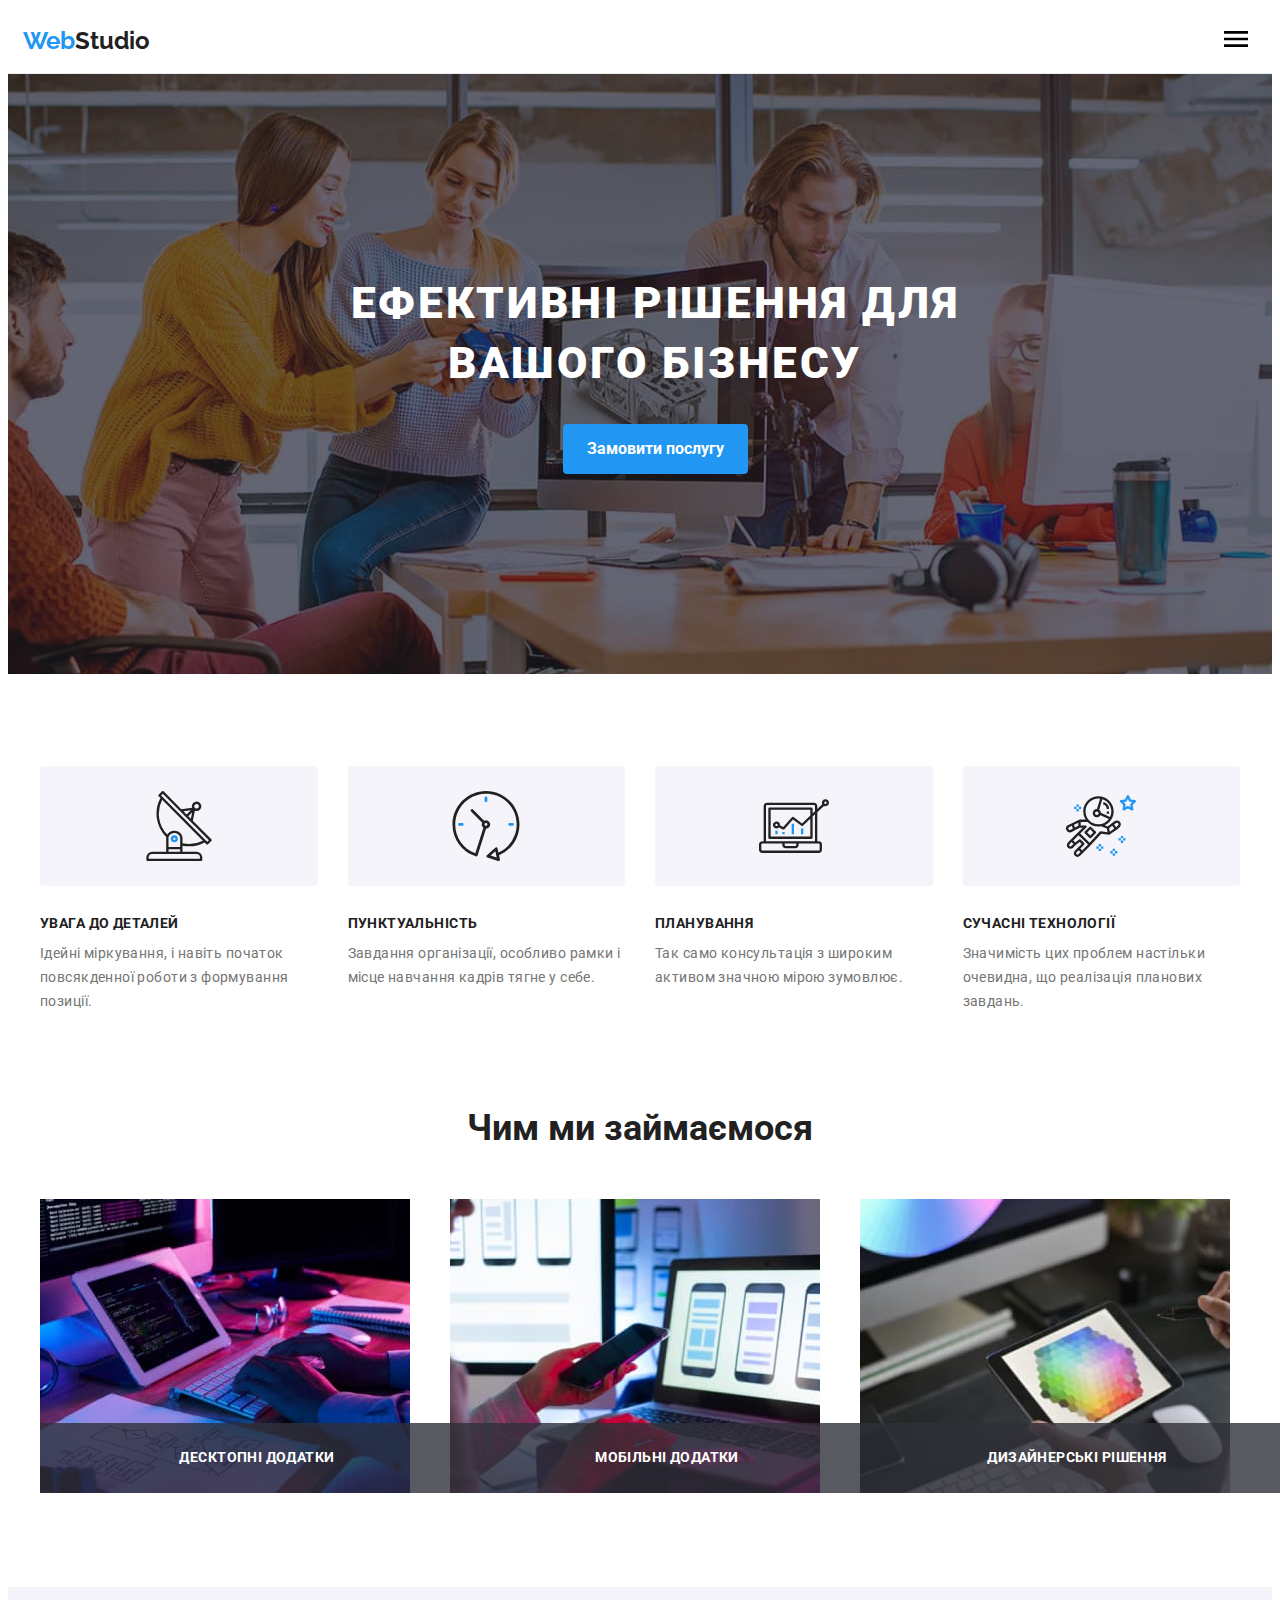
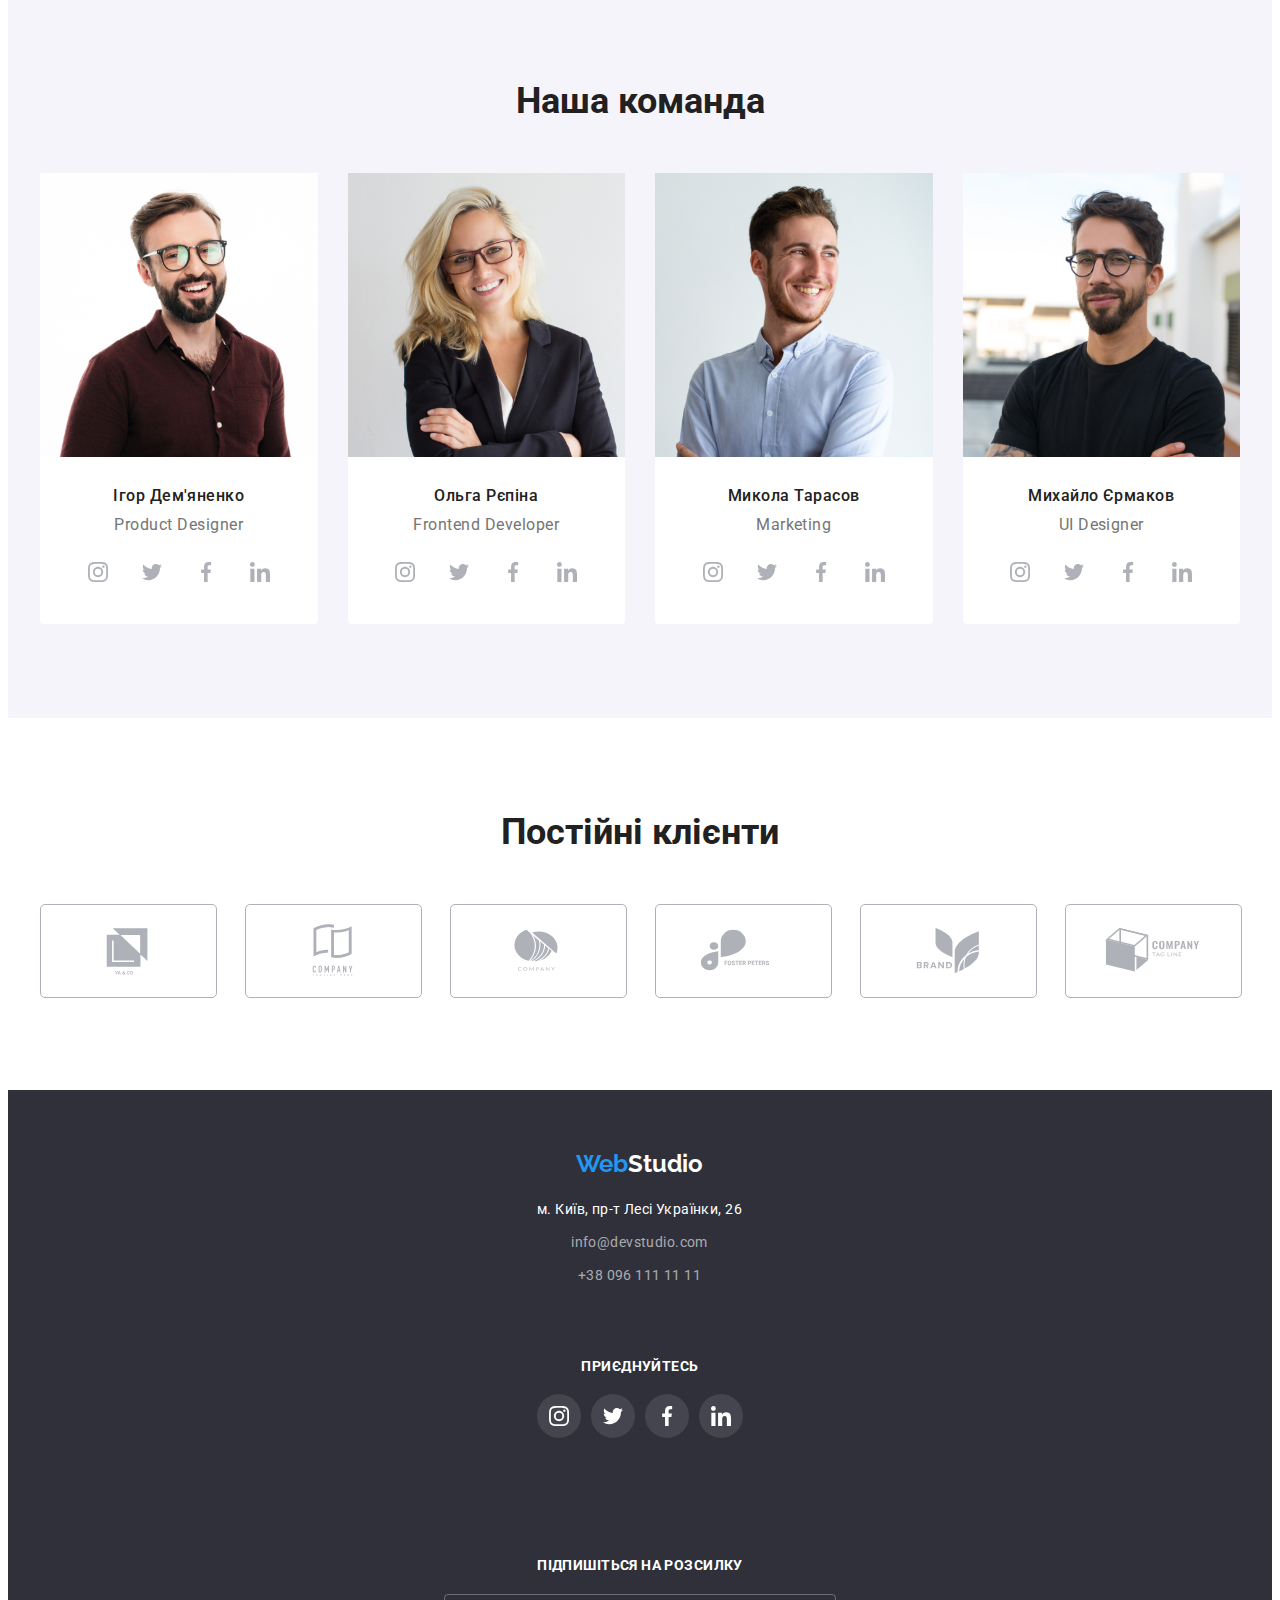
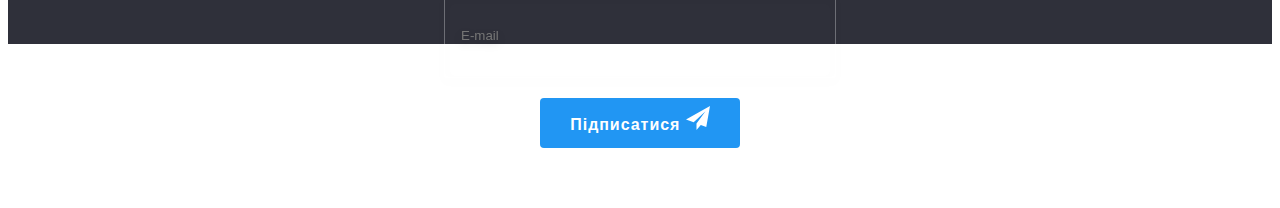
==== commit 3cbe7921: "Додає ДЗ №8" ====
--- a/index.html
+++ b/index.html
@@ -22,7 +22,7 @@
   </head>
   <body>
     <header class="header">
-      <div class="container header__container">
+      <div class="header__container">
         <nav class="navigation">
           <a href="./index.html" class="logo link"
             >Web<span class="logo--text-dark">Studio</span></a
@@ -546,7 +546,7 @@
         </div>
       </section>
     </main>
-    <!-- <footer class="footer">
+    <footer class="footer">
       <div class="footer-container container">
         <div class="contact-wrap">
           <div class="address">
@@ -636,7 +636,7 @@
           </form>
         </div>
       </div>
-    </footer> -->
+    </footer>
     <div class="backdrop is-hidden" data-modal>
       <div class="modal">
         <button type="button" class="modal-close" data-modal-close>
@@ -733,5 +733,6 @@
       </div>
     </div>
     <script src="./js/modal.js"></script>
+    <script src="./js/menu.js"></script>
   </body>
 </html>
--- a/css/main.min.css
+++ b/css/main.min.css
@@ -1 +1 @@
-.header{padding-top:25px;padding-bottom:24px;border-bottom:1px solid var(--header-border);background-color:var(--primary-color)}.header__container{display:flex;align-items:center;justify-content:space-between}.navigation{display:flex;align-items:center}.navigation__list{display:none;gap:50px}.navigation__element{font-weight:500;font-size:14px;line-height:1.14;color:var(--primary-text-color);transition:color 250ms cubic-bezier(0.4, 0, 0.2, 1);position:relative}.navigation__element.current{color:var(--accent-text-color)}.navigation__element:hover,.navigation__element:focus{color:var(--accent-text-color)}.current::after{content:"";position:absolute;width:100%;height:4px;background:var(--accent-text-color);border-radius:2px;bottom:-32px;left:0}.menu-open{margin-left:auto;border:none;background-color:var(--primary-color)}.mob-menu{width:100vw;height:100vh;background-color:var(--primary-color);top:0;position:fixed;z-index:1;padding:10px 15px}.mob-menu>.mob-container{height:100%;display:flex;flex-direction:column;justify-content:space-between;overflow:auto}.menu-close{display:block;margin-left:auto;border:none;padding:0;margin-right:15px}.mob-menu-item:not(:last-child){margin-bottom:32px}.mob-menu-list{margin-bottom:40px}.mob-menu_link{font-weight:500;font-size:40px;line-height:1.17;letter-spacing:.02em;color:var(--primary-text-color)}.mob-contact-item:not(:last-child){margin-bottom:32px}.mob-contact-tel__link{font-weight:500;font-size:34px;line-height:1.17;letter-spacing:.02em;color:var(--accent-text-color)}.mob-contact-mail__link{font-weight:500;font-size:24px;line-height:1.17;letter-spacing:.02em;color:var(--color-contact)}.mob-soc{margin-top:64px;margin-bottom:48px;display:flex}.mob-soc_link{font-weight:500;font-size:18px;line-height:1.2;letter-spacing:.02em;color:var(--accent-text-color);padding-right:10px;padding-left:10px;border-right:1px solid rgba(33,33,33,.2)}.logo{font-family:"Raleway",sans-serif;font-weight:700;font-size:24px;line-height:1.16;color:var(--accent-text-color);margin:0 auto}.logo--text-dark{color:var(--primary-text-color)}.logo--text-light{color:var(--primary-color)}.contact{font-weight:500;font-size:14px;line-height:1.14;display:none;gap:50px}.contact__element{font-weight:500;font-size:14px;line-height:1.14;color:var(--color-contact);transition:color 250ms cubic-bezier(0.4, 0, 0.2, 1)}.contact__element:hover,.contact__element:focus{color:var(--accent-text-color)}.contact__link{display:flex;justify-content:center;align-items:center}.contact__icon{margin-right:10px;fill:currentColor}.hero-section{padding:118px 60px;background-image:linear-gradient(rgba(47, 48, 58, 0.4), rgba(47, 48, 58, 0.4)),url(../images/bg_hero-mob.jpg);background-repeat:no-repeat;background-position:center;background-size:cover;max-width:1600px;margin:0 auto}@media(min-device-pixel-ratio: 2),(-webkit-min-device-pixel-ratio: 2),(min-resolution: 192dpi),(min-resolution: 2dppx){.hero-section{background-image:linear-gradient(rgba(47, 48, 58, 0.4), rgba(47, 48, 58, 0.4)),url(../images/bg_hero-mob-2X.jpg)}}@media screen and (min-width: 768px){.hero-section{padding:204px 118px;background-image:linear-gradient(rgba(47, 48, 58, 0.4), rgba(47, 48, 58, 0.4)),url(../images/bg_hero-tab.jpg)}}@media screen and (min-width: 768px)and (min-device-pixel-ratio: 2),screen and (min-width: 768px)and (-webkit-min-device-pixel-ratio: 2),screen and (min-width: 768px)and (min-resolution: 192dpi),screen and (min-width: 768px)and (min-resolution: 2dppx){.hero-section{background-image:linear-gradient(rgba(47, 48, 58, 0.4), rgba(47, 48, 58, 0.4)),url(../images/bg_hero-tab-2X.jpg)}}@media screen and (min-width: 1200px){.hero-section{padding:200px 452px;background-image:linear-gradient(rgba(47, 48, 58, 0.4), rgba(47, 48, 58, 0.4)),url(../images/bg_hero.jpg)}}.hero-container{display:flex;align-items:center;flex-direction:column;padding:0;max-width:100%}.hero__primary-title{font-weight:900;font-size:26px;line-height:1.61;max-width:360px;letter-spacing:.06em;text-transform:uppercase;color:var(--primary-color);margin-bottom:30px;text-align:center}@media screen and (min-width: 1200px){.hero__primary-title{font-size:44px;line-height:1.36;max-width:690px}}.hero__btn{font-family:inherit;font-weight:700;font-size:16px;line-height:1.88;display:block;margin:0 auto;padding:10px 24px;border:none;transition:background-color 250ms cubic-bezier(0.4, 0, 0.2, 1),color 250ms cubic-bezier(0.4, 0, 0.2, 1)}@media screen and (max-width: 1200px){.hero__btn{padding:10px 32px}}.hero__btn.primary{border-radius:4px;color:var(--primary-color);background-color:var(--accent-text-color)}.hero__btn.primary:hover,.hero__btn.primary:focus{background-color:var(--background-hero-btn)}.benefits__list-icon{display:flex;justify-content:center;align-items:center;gap:30px;align-items:baseline}.benefits__item{background-color:var(--background-icon);width:100%;height:120px;border-radius:4px;display:flex;justify-content:center;align-items:center;flex-direction:column;margin-bottom:30px}.benefits{padding-bottom:0;padding-top:92px}.benefits__list{display:flex;flex-wrap:wrap;gap:30px}.benefits__list-item{width:100%}@media screen and (min-width: 768px){.benefits__list-item{width:calc((100% - 30px)/2)}}@media screen and (min-width: 1200px){.benefits__list-item{width:calc((100% - 90px)/4)}}.benefits__title-secondary{font-size:14px;line-height:1.14;letter-spacing:.03em;text-transform:uppercase;color:var(--primary-text-color);margin-bottom:10px;text-align:center}@media screen and (min-width: 768px){.benefits__title-secondary{text-align:left}}.benefits__pre-title{font-weight:400;font-size:14px;line-height:1.71;letter-spacing:.03em}.pic-section{display:none}@media screen and (min-width: 1200px){.pic-section{display:flex}}.pic__list{display:flex;gap:30px}.pic__item{width:calc((100% - 60px)/3);position:relative}.pic__bottom-text{position:absolute;bottom:0;font-weight:700;font-size:14px;line-height:1.14;text-align:center;letter-spacing:.03em;text-transform:uppercase;color:var(--primary-color);padding:27px;background-color:var(--background-bottom-text);width:100%}.team-list{display:flex;flex-wrap:wrap;gap:30px}.team-section{background-color:var(--background-color-team)}.team-item{width:100%;background-color:var(--background-img-team);border-radius:0px 0px 4px 4px;transition:box-shadow 250ms cubic-bezier(0.4, 0, 0.2, 1)}.team-item:hover,.team-item:focus{box-shadow:0px 1px 3px rgba(0,0,0,.12),0px 1px 1px rgba(0,0,0,.14),0px 2px 1px rgba(0,0,0,.2)}@media screen and (min-width: 768px){.team-item{width:calc((100% - 30px)/2)}}@media screen and (min-width: 1200px){.team-item{width:calc((100% - 90px)/4)}}.team{padding-top:30px;padding-bottom:30px;text-align:center}.name{font-weight:500;font-size:16px;line-height:1.18;letter-spacing:.03em;color:var(--primary-text-color);margin-bottom:10px}.position{font-weight:400;font-size:16px;line-height:1.18;letter-spacing:.03em}.team-soc-list{display:flex;justify-content:center;gap:10px;margin-top:16px}.team-soc-item{width:44px;height:44px}.team-soc-link{width:100%;height:100%;border-radius:50%;display:flex;justify-content:center;align-items:center;color:var(--icon-color);transition:background-color 250ms cubic-bezier(0.4, 0, 0.2, 1),color 250ms cubic-bezier(0.4, 0, 0.2, 1)}.team-soc-link:focus,.team-soc-link:hover{background-color:var(--accent-text-color);color:var(--primary-color)}.team-soc-icon{fill:currentColor}.client-list{display:flex;flex-wrap:wrap;gap:30px}.client-item{width:calc((100% - 30px)/2);height:92px}@media screen and (min-width: 768px){.client-item{width:calc((100% - 60px)/3)}}@media screen and (min-width: 1200px){.client-item{width:calc((100% - 150px)/6)}}.client-link{width:100%;height:100%;border:1px solid var(--border-client);border-radius:5px;display:block;display:flex;justify-content:center;align-items:center;color:var(--icon-color);transition:color 250ms cubic-bezier(0.4, 0, 0.2, 1),border-color 250ms cubic-bezier(0.4, 0, 0.2, 1)}.client-link:hover,.client-link:focus{color:var(--accent-text-color);border-color:var(--accent-text-color)}.client-icon{fill:currentColor}.button-filter.primary{font-family:inherit;border-radius:4px;border:rgba(0,0,0,0);background-color:var(--background-filter-btn)}.button-filter{font-weight:500;font-size:16px;line-height:1.18;padding:6px 22px;transition:background-color 250ms cubic-bezier(0.4, 0, 0.2, 1),color 250ms cubic-bezier(0.4, 0, 0.2, 1),box-shadow 250ms cubic-bezier(0.4, 0, 0.2, 1)}.button-filter:hover,.button-filter:focus{background-color:var(--accent-text-color);color:var(--primary-color);box-shadow:0px 3px 1px rgba(0,0,0,.1),0px 1px 2px rgba(0,0,0,.08),0px 2px 2px rgba(0,0,0,.12)}.filter-list{display:flex;margin-bottom:50px;gap:8px;justify-content:center;border-radius:4px}.portfolio-list{display:flex;flex-wrap:wrap;gap:30px}.portfolio-item{width:calc((100% - 60px)/3);transition:box-shadow 250ms cubic-bezier(0.4, 0, 0.2, 1)}.portfolio-item:hover,.portfolio-item:focus{box-shadow:0px 1px 1px rgba(0,0,0,.12),0px 4px 4px rgba(0,0,0,.06),1px 4px 6px rgba(0,0,0,.16)}.portfolio-top-wrap{position:relative;overflow:hidden}.portfolio-top-text{position:absolute;top:0;padding:24px 63px;font-size:18px;line-height:1.56;letter-spacing:.03em;color:var(--primary-color);background-color:var(--portfolio-background-color);height:100%;transform:translateY(100%);transition:transform 250ms cubic-bezier(0.4, 0, 0.2, 1)}.portfolio-item:hover .portfolio-top-text{transform:translateY(0)}.site{padding:24px 20px;border:1px solid var(--portfolio-border);border-top:none}.name-project{font-weight:700;font-size:18px;line-height:2;letter-spacing:.06em;margin-bottom:4px;color:var(--primary-text-color)}.project{font-size:16px;line-height:1.86;letter-spacing:.03em;color:var(--color-contact)}.logo-footer{margin-right:0}.footer-item{margin-bottom:9px}.footer{width:100%;padding-top:60px;padding-bottom:60px;background:var(--background-hero)}.footer-address{margin-top:20px}.street{font-size:14px;line-height:1.71;letter-spacing:.03em;margin-bottom:9px;color:var(--primary-color);transition:color 250ms cubic-bezier(0.4, 0, 0.2, 1)}.street:hover,.street:focus{color:var(--accent-text-color)}.contact-footer{font-size:14px;line-height:1.71;letter-spacing:.03em;color:var(--footer-color-contact);transition:color 250ms cubic-bezier(0.4, 0, 0.2, 1)}.contact-footer:not(:last-child){margin-bottom:9px}.contact-footer:hover,.contact-footer:focus{color:var(--accent-text-color)}.pre-title-footer{font-weight:700;font-size:14px;line-height:16px;letter-spacing:.03em;text-transform:uppercase;color:var(--primary-color);margin-bottom:20px}.contact-wrap{display:flex;gap:70px;align-items:baseline}.title-footer{text-transform:uppercase;color:var(--primary-color);margin-bottom:20px}.footer-soc-list{display:flex;gap:10px}.footer-soc-item{width:44px;height:44px}.footer-soc-link{width:100%;height:100%;background-color:var(--bckground-soc-footer);border-radius:50%;display:flex;justify-content:center;align-items:center;transition:background-color 250ms cubic-bezier(0.4, 0, 0.2, 1)}.footer-soc-link:hover,.footer-soc-link:focus{background-color:var(--accent-text-color)}.footer-soc-icon{fill:var(--primary-color)}.footer-container{display:flex;align-items:center;justify-content:center;align-items:baseline}.footer-form{width:570px;height:86px;display:flex;gap:12px;align-items:flex-end;margin-left:93px}.footer-label{font-weight:700;font-size:14px;line-height:1.14;letter-spacing:.03em;text-transform:uppercase;color:var(--primary-color);margin-bottom:20px}.footer-input{width:358px;height:50px;background-color:rgba(0,0,0,0);border:1px solid rgba(255,255,255,.3);filter:drop-shadow(0px 4px 4px rgba(0, 0, 0, 0.15));border-radius:4px;padding:16px;outline:none;transition:border 250ms cubic-bezier(0.4, 0, 0.2, 1)}.footer-input:focus,.footer-input:hover{border:1px solid var(--accent-text-color)}.footer-label span{display:block;margin-bottom:20px}.footer-send{width:200px;height:50px;display:flex;align-items:center;justify-content:center;gap:10px;border-radius:4px;font-weight:700;font-size:16px;line-height:1.85;letter-spacing:.06em;color:var(--primary-color);background-color:var(--accent-text-color);border:none;fill:var(--primary-color);transition:background-color 250ms cubic-bezier(0.4, 0, 0.2, 1),box-shadow 250ms cubic-bezier(0.4, 0, 0.2, 1)}.footer-send:hover,.footer-send:focus{background-color:var(--background-hero-btn);box-shadow:0px 4px 4px rgba(0,0,0,.15)}.backdrop{width:100%;height:100%;background-color:var(--backdrop-background);position:fixed;top:0;transition:opacity 250ms cubic-bezier(0.4, 0, 0.2, 1),visibility 250ms cubic-bezier(0.4, 0, 0.2, 1)}.modal{width:528px;min-height:581px;background-color:var(--primary-color);position:absolute;top:50%;left:50%;border-radius:4px;transform:translate(-50%, -50%) scale(1);transition:transform 250ms cubic-bezier(0.4, 0, 0.2, 1);padding:40px}.modal-title{font-weight:700;font-size:20px;line-height:1.15;text-align:center;letter-spacing:.03em;color:var(--primary-text-color);text-align:center;margin-bottom:12px}.modal-input{width:100%;height:40px;border:1px solid rgba(33,33,33,.2);border-radius:4px;padding-left:30px;outline:rgba(0,0,0,0);transition:border-color 250ms cubic-bezier(0.4, 0, 0.2, 1)}.modal-input:focus{border-color:var(--accent-text-color)}.modal-input:focus+.input-icon{fill:var(--accent-text-color)}.input-element{margin-bottom:10px}.input-wrap{position:relative}.input-icon{position:absolute;left:12px;top:50%;transform:translateY(-50%);transition:fill 250ms cubic-bezier(0.4, 0, 0.2, 1)}.input-label{font-weight:400;font-size:12px;line-height:1.17;letter-spacing:.01em;color:var(--color-contact)}.input-label span{display:block;margin-bottom:4px}.modal-comment{width:100%;height:120px;border:1px solid rgba(33,33,33,.2);border-radius:4px;padding:12px 16px;resize:none;outline:none;transition:border 250ms cubic-bezier(0.4, 0, 0.2, 1)}.modal-comment:hover,.modal-comment:focus{border:1px solid var(--accent-text-color)}.modal-comment::-moz-placeholder{font-size:12px;line-height:1.17;letter-spacing:.01em;color:var(--placeholder-color-text)}.modal-comment:-ms-input-placeholder{font-size:12px;line-height:1.17;letter-spacing:.01em;color:var(--placeholder-color-text)}.modal-comment::placeholder{font-size:12px;line-height:1.17;letter-spacing:.01em;color:var(--placeholder-color-text)}.checkbox-link{color:var(--accent-text-color)}.check-text{font-size:14px;line-height:1.71;letter-spacing:.03em;color:var(--color-contact);display:flex;align-items:center;justify-content:center}.check-text span{content:"";width:16px;height:15px;border:2px solid var(--primary-text-color);border-radius:3px;margin-right:8px;display:flex;align-items:center;justify-content:center;fill:rgba(0,0,0,0)}.input-check:checked+.check-text span{background-color:var(--accent-text-color);border:rgba(0,0,0,0);fill:var(--primary-color)}.check-wrap{margin-top:20px}.modal-send{font-weight:700;font-size:16px;line-height:1.87;color:var(--primary-color);width:200px;height:50px;display:flex;align-items:center;justify-content:center;border:none;background-color:var(--accent-text-color);box-shadow:0px 4px 4px rgba(0,0,0,.15);border-radius:4px;transition:background-color 250ms cubic-bezier(0.4, 0, 0.2, 1),box-shadow 250ms cubic-bezier(0.4, 0, 0.2, 1)}.modal-send:hover,.modal-send:focus{background-color:var(--background-hero-btn);box-shadow:0px 4px 4px rgba(0,0,0,.15)}.modal-btn{display:flex;align-items:center;justify-content:center;margin-top:30px}.backdrop.is-hidden .modal{transform:translate(-50%, -50%) scale(0)}.modal-close{width:30px;height:30px;background-color:rgba(0,0,0,0);border:1px solid rgba(0,0,0,.1);border-radius:50%;position:absolute;right:10px;top:10px;display:flex;align-items:center;justify-content:center;outline:none;transition:fill 250ms cubic-bezier(0.4, 0, 0.2, 1),border 250ms cubic-bezier(0.4, 0, 0.2, 1)}.modal-close:hover,.modal-close:focus{fill:var(--accent-text-color);border:1px solid var(--accent-text-color)}p,h1,h2,h3,h4,h5,h6{margin:0}ul,ol{margin:0;padding-left:0}button{cursor:pointer}address{font-style:normal}img{display:block;height:auto;max-width:100%}.container{width:100%;padding-right:15px;padding-left:15px;margin:0 auto}@media screen and (min-width: 320px){.container{max-width:320px}}@media screen and (min-width: 768px){.container{max-width:768px}}@media screen and (min-width: 1200px){.container{max-width:1200px}}.section{padding-top:60px;padding-bottom:60px}@media screen and (min-width: 1200px){.section{padding-top:94px;padding-bottom:94px}}.list{list-style-type:none}.link{text-decoration:none}.title{font-weight:700;font-size:36px;line-height:1.16;color:var(--primary-text-color);margin-bottom:50px;text-align:center}.title{font-weight:700;font-size:36px;line-height:1.16;color:var(--primary-text-color);margin-bottom:50px;text-align:center}.is-hidden{opacity:0;visibility:hidden;pointer-events:none}.visually-hidden{position:absolute;white-space:nowrap;width:1px;height:1px;overflow:hidden;border:0;padding:0;clip:rect(0 0 0 0);-webkit-clip-path:inset(50%);clip-path:inset(50%);margin:-1px}body{background-color:var(--primary-color);font-family:"Roboto",sans-serif;color:var(--color-contact)}:root{--bckground-soc-footer: rgba(255, 255, 255, 0.1);--border-client: #AFB1B8;--icon-color: #AFB1B8;--background-icon: #F5F4FA;--primary-color: #FFFFFF;--primary-text-color: #212121;--accent-text-color: #2196F3;--color-contact: #757575;--background-hero: #2F303A;--background-filter-btn: #F5F4FA;--footer-color-contact: rgba(255, 255, 255, 0.6);--background-hero-btn: #188CE8;--background-color-team: #F5F4FA;--background-img-team: #FFFFFF;--header-border: #ECECEC;--portfolio-border: #EEEEEE;--background-bottom-text: rgba(47, 48, 58, 0.8);--portfolio-background-color: rgba(33, 150, 243, 0.9);--backdrop-background: rgba(0, 0, 0, 0.2);--placeholder-color-text: rgba(117, 117, 117, 0.5)}/*# sourceMappingURL=main.min.css.map */+.header{border-bottom:1px solid var(--header-border);background-color:var(--primary-color)}.header__container{display:flex;align-items:center;justify-content:space-between;padding:10px 10px 10px 15px}.navigation{display:flex;align-items:center}.navigation__list{display:none;gap:50px}.navigation__element{font-weight:500;font-size:14px;line-height:1.14;color:var(--primary-text-color);transition:color 250ms cubic-bezier(0.4, 0, 0.2, 1);position:relative}.navigation__element.current{color:var(--accent-text-color)}.navigation__element:hover,.navigation__element:focus{color:var(--accent-text-color)}.current::after{content:"";position:absolute;width:100%;height:4px;background:var(--accent-text-color);border-radius:2px;bottom:-32px;left:0}.menu-open{margin-left:auto;border:none;background-color:var(--primary-color)}.mob-menu{width:100vw;height:100vh;background-color:var(--primary-color);top:0;position:fixed;z-index:1;padding:10px 15px}.mob-menu>.mob-container{height:100%;display:flex;flex-direction:column;justify-content:space-between;overflow:auto}.menu-close{display:block;margin-left:auto;border:none;padding:0;margin-right:15px;background-color:var(--primary-color);transition:fill 250ms cubic-bezier(0.4, 0, 0.2, 1)}.menu-close:hover{fill:var(--accent-text-color)}.mob-menu-item:not(:last-child){margin-bottom:32px}.mob-menu-list{margin-bottom:40px}.mob-menu_link{font-weight:500;font-size:40px;line-height:1.17;letter-spacing:.02em;color:var(--primary-text-color);transition:color 250ms cubic-bezier(0.4, 0, 0.2, 1)}.mob-menu_link:hover,.mob-menu_link:focus{color:var(--accent-text-color)}.mob-contact-item:not(:last-child){margin-bottom:32px}.mob-contact-tel__link{font-weight:500;font-size:34px;line-height:1.17;letter-spacing:.02em;color:var(--accent-text-color)}.mob-contact-mail__link{font-weight:500;font-size:24px;line-height:1.17;letter-spacing:.02em;color:var(--color-contact)}.mob-soc{margin-top:64px;margin-bottom:48px;display:flex}.mob-soc_link{font-weight:500;font-size:18px;line-height:1.2;letter-spacing:.02em;color:var(--accent-text-color);padding-right:10px;padding-left:10px;border-right:1px solid rgba(33,33,33,.2)}.logo{font-family:"Raleway",sans-serif;font-weight:700;font-size:24px;line-height:1.16;color:var(--accent-text-color);margin:0 auto}.logo--text-dark{color:var(--primary-text-color)}.logo--text-light{color:var(--primary-color)}.contact{font-weight:500;font-size:14px;line-height:1.14;display:none;gap:50px}.contact__element{font-weight:500;font-size:14px;line-height:1.14;color:var(--color-contact);transition:color 250ms cubic-bezier(0.4, 0, 0.2, 1)}.contact__element:hover,.contact__element:focus{color:var(--accent-text-color)}.contact__link{display:flex;justify-content:center;align-items:center}.contact__icon{margin-right:10px;fill:currentColor}.hero-section{padding:118px;background-image:linear-gradient(rgba(47, 48, 58, 0.4), rgba(47, 48, 58, 0.4)),url(../images/bg_hero-mob.jpg);background-repeat:no-repeat;background-position:center;background-size:cover;max-width:1600px;margin:0 auto}@media(min-device-pixel-ratio: 2),(-webkit-min-device-pixel-ratio: 2),(min-resolution: 192dpi),(min-resolution: 2dppx){.hero-section{background-image:linear-gradient(rgba(47, 48, 58, 0.4), rgba(47, 48, 58, 0.4)),url(../images/bg_hero-mob-2X.jpg)}}@media screen and (min-width: 768px){.hero-section{padding:204px;background-image:linear-gradient(rgba(47, 48, 58, 0.4), rgba(47, 48, 58, 0.4)),url(../images/bg_hero-tab.jpg)}}@media screen and (min-width: 768px)and (min-device-pixel-ratio: 2),screen and (min-width: 768px)and (-webkit-min-device-pixel-ratio: 2),screen and (min-width: 768px)and (min-resolution: 192dpi),screen and (min-width: 768px)and (min-resolution: 2dppx){.hero-section{background-image:linear-gradient(rgba(47, 48, 58, 0.4), rgba(47, 48, 58, 0.4)),url(../images/bg_hero-tab-2X.jpg)}}@media screen and (min-width: 1200px){.hero-section{padding:200px;background-image:linear-gradient(rgba(47, 48, 58, 0.4), rgba(47, 48, 58, 0.4)),url(../images/bg_hero.jpg)}}.hero-container{display:flex;align-items:center;flex-direction:column;max-width:100%}.hero__primary-title{font-weight:900;font-size:26px;line-height:1.61;max-width:360px;letter-spacing:.06em;text-transform:uppercase;color:var(--primary-color);margin-bottom:30px;text-align:center}@media screen and (min-width: 1200px){.hero__primary-title{font-size:44px;line-height:1.36;max-width:690px}}.hero__btn{font-family:inherit;font-weight:700;font-size:16px;line-height:1.88;display:block;margin:0 auto;padding:10px 24px;border:none;transition:background-color 250ms cubic-bezier(0.4, 0, 0.2, 1),color 250ms cubic-bezier(0.4, 0, 0.2, 1)}@media screen and (max-width: 1200px){.hero__btn{padding:10px 32px}}.hero__btn.primary{border-radius:4px;color:var(--primary-color);background-color:var(--accent-text-color)}.hero__btn.primary:hover,.hero__btn.primary:focus{background-color:var(--background-hero-btn)}.benefits__list-icon{display:flex;justify-content:center;align-items:center;gap:30px;align-items:baseline}.benefits__item{background-color:var(--background-icon);width:100%;height:120px;border-radius:4px;display:flex;justify-content:center;align-items:center;flex-direction:column;margin-bottom:30px}.benefits{padding-bottom:0;padding-top:92px}.benefits__list{display:flex;flex-wrap:wrap;gap:30px}.benefits__list-item{width:100%}@media screen and (min-width: 768px){.benefits__list-item{width:calc((100% - 30px)/2)}}@media screen and (min-width: 1200px){.benefits__list-item{width:calc((100% - 90px)/4)}}.benefits__title-secondary{font-size:14px;line-height:1.14;letter-spacing:.03em;text-transform:uppercase;color:var(--primary-text-color);margin-bottom:10px;text-align:center}@media screen and (min-width: 768px){.benefits__title-secondary{text-align:left}}.benefits__pre-title{font-weight:400;font-size:14px;line-height:1.71;letter-spacing:.03em}.pic-section{display:none}@media screen and (min-width: 1200px){.pic-section{display:flex}}.pic__list{display:flex;gap:30px}.pic__item{width:calc((100% - 60px)/3);position:relative}.pic__bottom-text{position:absolute;bottom:0;font-weight:700;font-size:14px;line-height:1.14;text-align:center;letter-spacing:.03em;text-transform:uppercase;color:var(--primary-color);padding:27px;background-color:var(--background-bottom-text);width:100%}.team-list{display:flex;flex-wrap:wrap;gap:30px}.team-section{background-color:var(--background-color-team)}.team-item{width:100%;background-color:var(--background-img-team);border-radius:0px 0px 4px 4px;transition:box-shadow 250ms cubic-bezier(0.4, 0, 0.2, 1)}.team-item:hover,.team-item:focus{box-shadow:0px 1px 3px rgba(0,0,0,.12),0px 1px 1px rgba(0,0,0,.14),0px 2px 1px rgba(0,0,0,.2)}@media screen and (min-width: 768px){.team-item{width:calc((100% - 30px)/2)}}@media screen and (min-width: 1200px){.team-item{width:calc((100% - 90px)/4)}}.team{padding-top:30px;padding-bottom:30px;text-align:center}.name{font-weight:500;font-size:16px;line-height:1.18;letter-spacing:.03em;color:var(--primary-text-color);margin-bottom:10px}.position{font-weight:400;font-size:16px;line-height:1.18;letter-spacing:.03em}.team-soc-list{display:flex;justify-content:center;gap:10px;margin-top:16px}.team-soc-item{width:44px;height:44px}.team-soc-link{width:100%;height:100%;border-radius:50%;display:flex;justify-content:center;align-items:center;color:var(--icon-color);transition:background-color 250ms cubic-bezier(0.4, 0, 0.2, 1),color 250ms cubic-bezier(0.4, 0, 0.2, 1)}.team-soc-link:focus,.team-soc-link:hover{background-color:var(--accent-text-color);color:var(--primary-color)}.team-soc-icon{fill:currentColor}.client-list{display:flex;flex-wrap:wrap;gap:30px}.client-item{width:calc((100% - 30px)/2);height:92px}@media screen and (min-width: 768px){.client-item{width:calc((100% - 60px)/3)}}@media screen and (min-width: 1200px){.client-item{width:calc((100% - 150px)/6)}}.client-link{width:100%;height:100%;border:1px solid var(--border-client);border-radius:5px;display:block;display:flex;justify-content:center;align-items:center;color:var(--icon-color);transition:color 250ms cubic-bezier(0.4, 0, 0.2, 1),border-color 250ms cubic-bezier(0.4, 0, 0.2, 1)}.client-link:hover,.client-link:focus{color:var(--accent-text-color);border-color:var(--accent-text-color)}.client-icon{fill:currentColor}.button-filter.primary{font-family:inherit;border-radius:4px;border:rgba(0,0,0,0);background-color:var(--background-filter-btn)}.button-filter{font-weight:500;font-size:16px;line-height:1.18;padding:6px 22px;transition:background-color 250ms cubic-bezier(0.4, 0, 0.2, 1),color 250ms cubic-bezier(0.4, 0, 0.2, 1),box-shadow 250ms cubic-bezier(0.4, 0, 0.2, 1)}.button-filter:hover,.button-filter:focus{background-color:var(--accent-text-color);color:var(--primary-color);box-shadow:0px 3px 1px rgba(0,0,0,.1),0px 1px 2px rgba(0,0,0,.08),0px 2px 2px rgba(0,0,0,.12)}.filter-list{display:flex;margin-bottom:50px;gap:8px;justify-content:center;border-radius:4px}.portfolio-list{display:flex;flex-wrap:wrap;gap:30px}.portfolio-item{width:calc((100% - 60px)/3);transition:box-shadow 250ms cubic-bezier(0.4, 0, 0.2, 1)}.portfolio-item:hover,.portfolio-item:focus{box-shadow:0px 1px 1px rgba(0,0,0,.12),0px 4px 4px rgba(0,0,0,.06),1px 4px 6px rgba(0,0,0,.16)}.portfolio-top-wrap{position:relative;overflow:hidden}.portfolio-top-text{position:absolute;top:0;padding:24px 63px;font-size:18px;line-height:1.56;letter-spacing:.03em;color:var(--primary-color);background-color:var(--portfolio-background-color);height:100%;transform:translateY(100%);transition:transform 250ms cubic-bezier(0.4, 0, 0.2, 1)}.portfolio-item:hover .portfolio-top-text{transform:translateY(0)}.site{padding:24px 20px;border:1px solid var(--portfolio-border);border-top:none}.name-project{font-weight:700;font-size:18px;line-height:2;letter-spacing:.06em;margin-bottom:4px;color:var(--primary-text-color)}.project{font-size:16px;line-height:1.86;letter-spacing:.03em;color:var(--color-contact)}.logo-footer{margin-right:0}.footer-item{margin-bottom:9px}.footer{width:100%;padding-top:60px;padding-bottom:60px;background:var(--background-hero)}.footer-address{margin-top:20px;text-align:center}.street{font-size:14px;line-height:1.71;letter-spacing:.03em;margin-bottom:9px;color:var(--primary-color);transition:color 250ms cubic-bezier(0.4, 0, 0.2, 1)}.street:hover,.street:focus{color:var(--accent-text-color)}.contact-footer{font-size:14px;line-height:1.71;letter-spacing:.03em;color:var(--footer-color-contact);transition:color 250ms cubic-bezier(0.4, 0, 0.2, 1)}.contact-footer:not(:last-child){margin-bottom:9px}.contact-footer:hover,.contact-footer:focus{color:var(--accent-text-color)}.pre-title-footer{font-weight:700;font-size:14px;line-height:16px;letter-spacing:.03em;text-transform:uppercase;color:var(--primary-color);margin-bottom:20px;text-align:center}.address{text-align:center}.contact-wrap{display:flex;flex-direction:column;gap:70px;align-items:baseline}.title-footer{text-transform:uppercase;color:var(--primary-color);margin-bottom:20px}.footer-soc-list{display:flex;gap:10px}.footer-soc-item{width:44px;height:44px}.footer-soc-link{width:100%;height:100%;background-color:var(--bckground-soc-footer);border-radius:50%;display:flex;justify-content:center;align-items:center;transition:background-color 250ms cubic-bezier(0.4, 0, 0.2, 1)}.footer-soc-link:hover,.footer-soc-link:focus{background-color:var(--accent-text-color)}.footer-soc-icon{fill:var(--primary-color)}.footer-container{display:flex;align-items:center;justify-content:center;flex-direction:column}.footer-form{width:570px;height:86px;text-align:center;margin-top:60px}.footer-label{font-weight:700;font-size:14px;line-height:1.14;letter-spacing:.03em;text-transform:uppercase;color:var(--primary-color);margin-bottom:20px}.footer-input{width:358px;height:50px;background-color:rgba(0,0,0,0);border:1px solid rgba(255,255,255,.3);filter:drop-shadow(0px 4px 4px rgba(0, 0, 0, 0.15));border-radius:4px;padding:16px;outline:none;transition:border 250ms cubic-bezier(0.4, 0, 0.2, 1)}.footer-input:focus,.footer-input:hover{border:1px solid var(--accent-text-color)}.footer-label span{display:block;margin-bottom:20px}.footer-send{width:200px;height:50px;margin-top:20px;margin-bottom:60px;border-radius:4px;font-weight:700;font-size:16px;line-height:1.85;letter-spacing:.06em;color:var(--primary-color);background-color:var(--accent-text-color);border:none;fill:var(--primary-color);transition:background-color 250ms cubic-bezier(0.4, 0, 0.2, 1),box-shadow 250ms cubic-bezier(0.4, 0, 0.2, 1)}.footer-send:hover,.footer-send:focus{background-color:var(--background-hero-btn);box-shadow:0px 4px 4px rgba(0,0,0,.15)}.backdrop{width:100%;height:100%;background-color:var(--backdrop-background);position:fixed;top:0;transition:opacity 250ms cubic-bezier(0.4, 0, 0.2, 1),visibility 250ms cubic-bezier(0.4, 0, 0.2, 1)}.modal{width:450px;min-height:581px;background-color:var(--primary-color);position:absolute;top:50%;left:50%;border-radius:4px;transform:translate(-50%, -50%) scale(1);transition:transform 250ms cubic-bezier(0.4, 0, 0.2, 1);padding:40px}@media screen and (min-width: 1200px){.modal{width:528px}}.modal-title{font-weight:700;font-size:20px;line-height:1.15;text-align:center;letter-spacing:.03em;color:var(--primary-text-color);text-align:center;margin-bottom:12px}.modal-input{width:100%;height:40px;border:1px solid rgba(33,33,33,.2);border-radius:4px;padding-left:30px;outline:rgba(0,0,0,0);transition:border-color 250ms cubic-bezier(0.4, 0, 0.2, 1)}.modal-input:focus{border-color:var(--accent-text-color)}.modal-input:focus+.input-icon{fill:var(--accent-text-color)}.input-element{margin-bottom:10px}.input-wrap{position:relative}.input-icon{position:absolute;left:12px;top:50%;transform:translateY(-50%);transition:fill 250ms cubic-bezier(0.4, 0, 0.2, 1)}.input-label{font-weight:400;font-size:12px;line-height:1.17;letter-spacing:.01em;color:var(--color-contact)}.input-label span{display:block;margin-bottom:4px}.modal-comment{width:100%;height:120px;border:1px solid rgba(33,33,33,.2);border-radius:4px;padding:12px 16px;resize:none;outline:none;transition:border 250ms cubic-bezier(0.4, 0, 0.2, 1)}.modal-comment:hover,.modal-comment:focus{border:1px solid var(--accent-text-color)}.modal-comment::-moz-placeholder{font-size:12px;line-height:1.17;letter-spacing:.01em;color:var(--placeholder-color-text)}.modal-comment:-ms-input-placeholder{font-size:12px;line-height:1.17;letter-spacing:.01em;color:var(--placeholder-color-text)}.modal-comment::placeholder{font-size:12px;line-height:1.17;letter-spacing:.01em;color:var(--placeholder-color-text)}.checkbox-link{color:var(--accent-text-color)}.check-text{font-size:12px;line-height:1.17;letter-spacing:.03em;color:var(--color-contact);display:flex;align-items:center;justify-content:center}@media screen and (min-width: 1200px){.check-text{font-size:14px;line-height:1.71}}.check-text span{content:"";width:16px;height:15px;border:2px solid var(--primary-text-color);border-radius:3px;margin-right:8px;display:flex;align-items:center;justify-content:center;fill:rgba(0,0,0,0)}.input-check:checked+.check-text span{background-color:var(--accent-text-color);border:rgba(0,0,0,0);fill:var(--primary-color)}.check-wrap{margin-top:20px}.modal-send{font-weight:700;font-size:16px;line-height:1.87;color:var(--primary-color);width:200px;height:50px;display:flex;align-items:center;justify-content:center;border:none;background-color:var(--accent-text-color);box-shadow:0px 4px 4px rgba(0,0,0,.15);border-radius:4px;transition:background-color 250ms cubic-bezier(0.4, 0, 0.2, 1),box-shadow 250ms cubic-bezier(0.4, 0, 0.2, 1)}.modal-send:hover,.modal-send:focus{background-color:var(--background-hero-btn);box-shadow:0px 4px 4px rgba(0,0,0,.15)}.modal-btn{display:flex;align-items:center;justify-content:center;margin-top:30px}.backdrop.is-hidden .modal{transform:translate(-50%, -50%) scale(0)}.modal-close{width:30px;height:30px;background-color:rgba(0,0,0,0);border:1px solid rgba(0,0,0,.1);border-radius:50%;position:absolute;right:10px;top:10px;display:flex;align-items:center;justify-content:center;outline:none;transition:fill 250ms cubic-bezier(0.4, 0, 0.2, 1),border 250ms cubic-bezier(0.4, 0, 0.2, 1)}.modal-close:hover,.modal-close:focus{fill:var(--accent-text-color);border:1px solid var(--accent-text-color)}p,h1,h2,h3,h4,h5,h6{margin:0}ul,ol{margin:0;padding-left:0}button{cursor:pointer}address{font-style:normal}img{display:block;height:auto;max-width:100%}.container{width:100%;padding-right:15px;padding-left:15px;margin:0 auto}@media screen and (min-width: 320px){.container{max-width:320px}}@media screen and (min-width: 768px){.container{max-width:768px}}@media screen and (min-width: 1200px){.container{max-width:1200px}}.section{padding-top:60px;padding-bottom:60px}@media screen and (min-width: 1200px){.section{padding-top:94px;padding-bottom:94px}}.list{list-style-type:none}.link{text-decoration:none}.title{font-weight:700;font-size:36px;line-height:1.16;color:var(--primary-text-color);margin-bottom:50px;text-align:center}.title{font-weight:700;font-size:36px;line-height:1.16;color:var(--primary-text-color);margin-bottom:50px;text-align:center}.is-hidden{opacity:0;visibility:hidden;pointer-events:none}.visually-hidden{position:absolute;white-space:nowrap;width:1px;height:1px;overflow:hidden;border:0;padding:0;clip:rect(0 0 0 0);-webkit-clip-path:inset(50%);clip-path:inset(50%);margin:-1px}body{background-color:var(--primary-color);font-family:"Roboto",sans-serif;color:var(--color-contact)}:root{--bckground-soc-footer: rgba(255, 255, 255, 0.1);--border-client: #AFB1B8;--icon-color: #AFB1B8;--background-icon: #F5F4FA;--primary-color: #FFFFFF;--primary-text-color: #212121;--accent-text-color: #2196F3;--color-contact: #757575;--background-hero: #2F303A;--background-filter-btn: #F5F4FA;--footer-color-contact: rgba(255, 255, 255, 0.6);--background-hero-btn: #188CE8;--background-color-team: #F5F4FA;--background-img-team: #FFFFFF;--header-border: #ECECEC;--portfolio-border: #EEEEEE;--background-bottom-text: rgba(47, 48, 58, 0.8);--portfolio-background-color: rgba(33, 150, 243, 0.9);--backdrop-background: rgba(0, 0, 0, 0.2);--placeholder-color-text: rgba(117, 117, 117, 0.5)}/*# sourceMappingURL=main.min.css.map */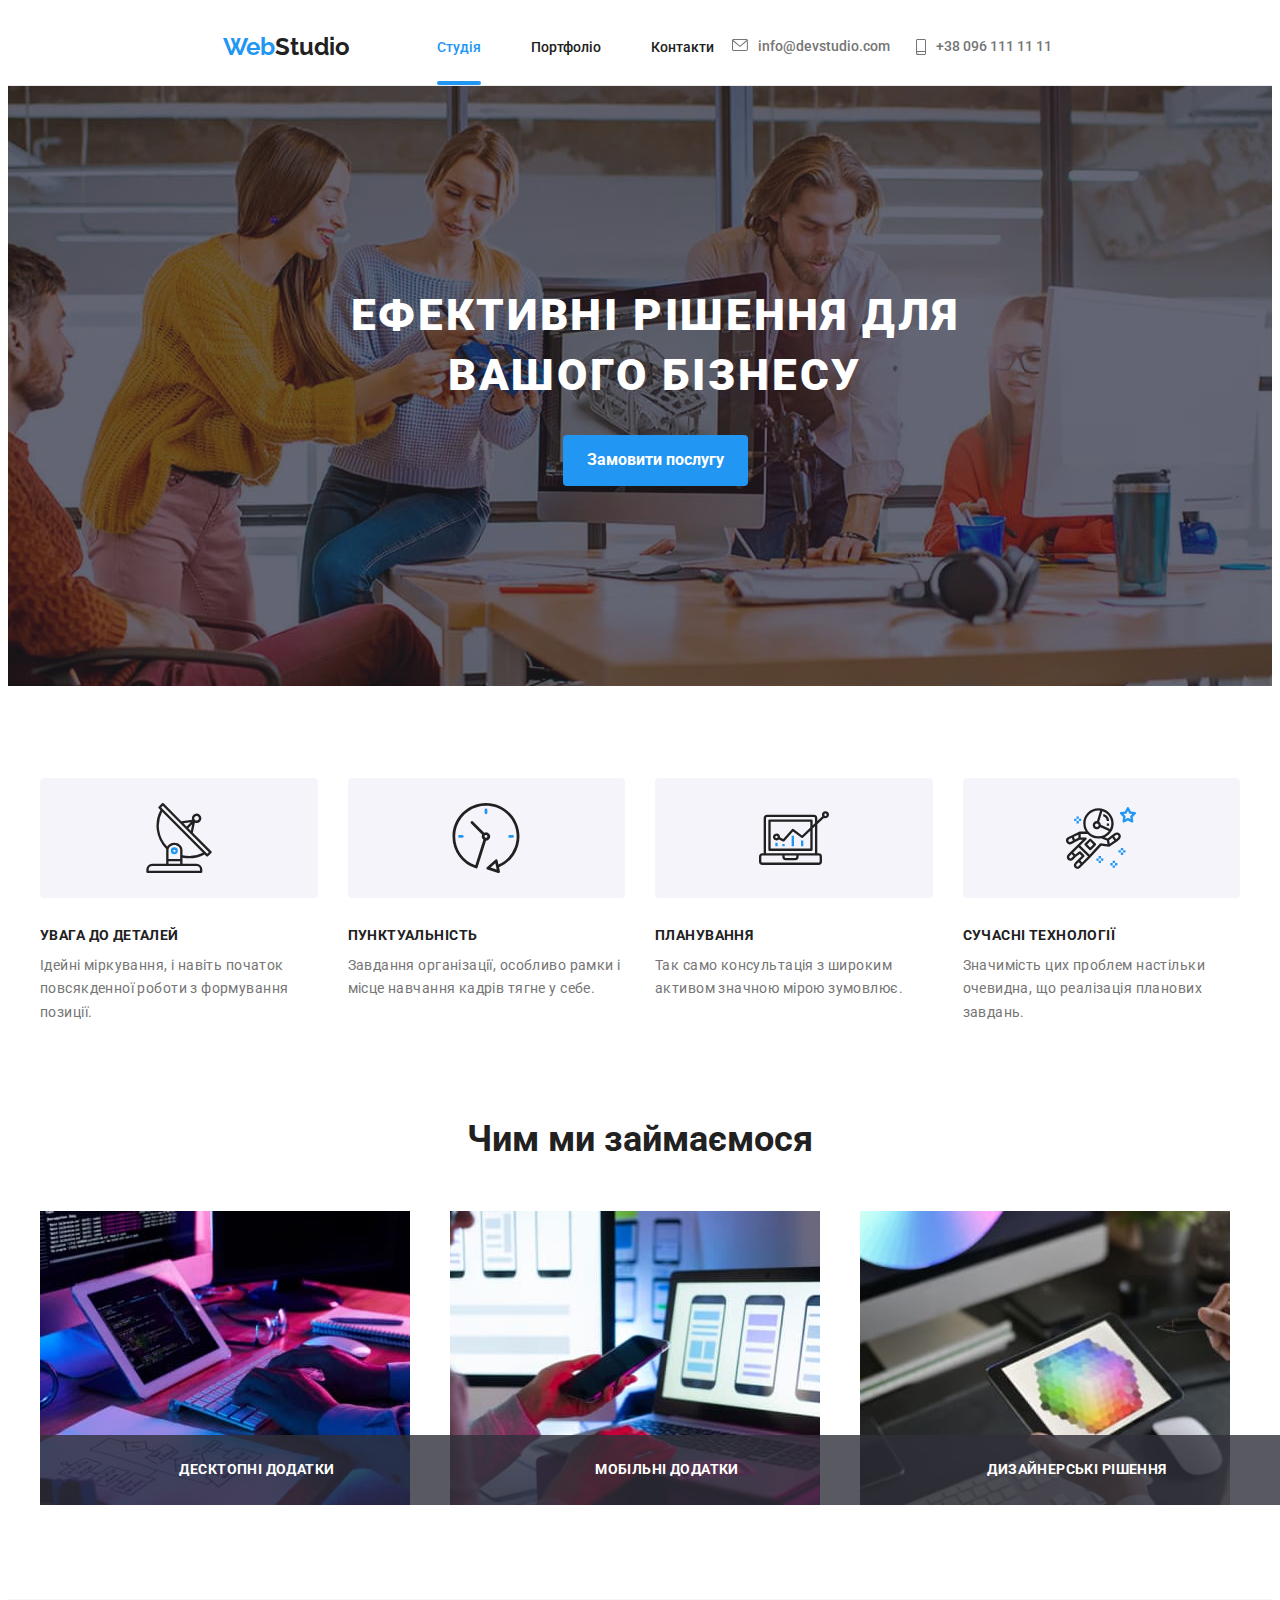
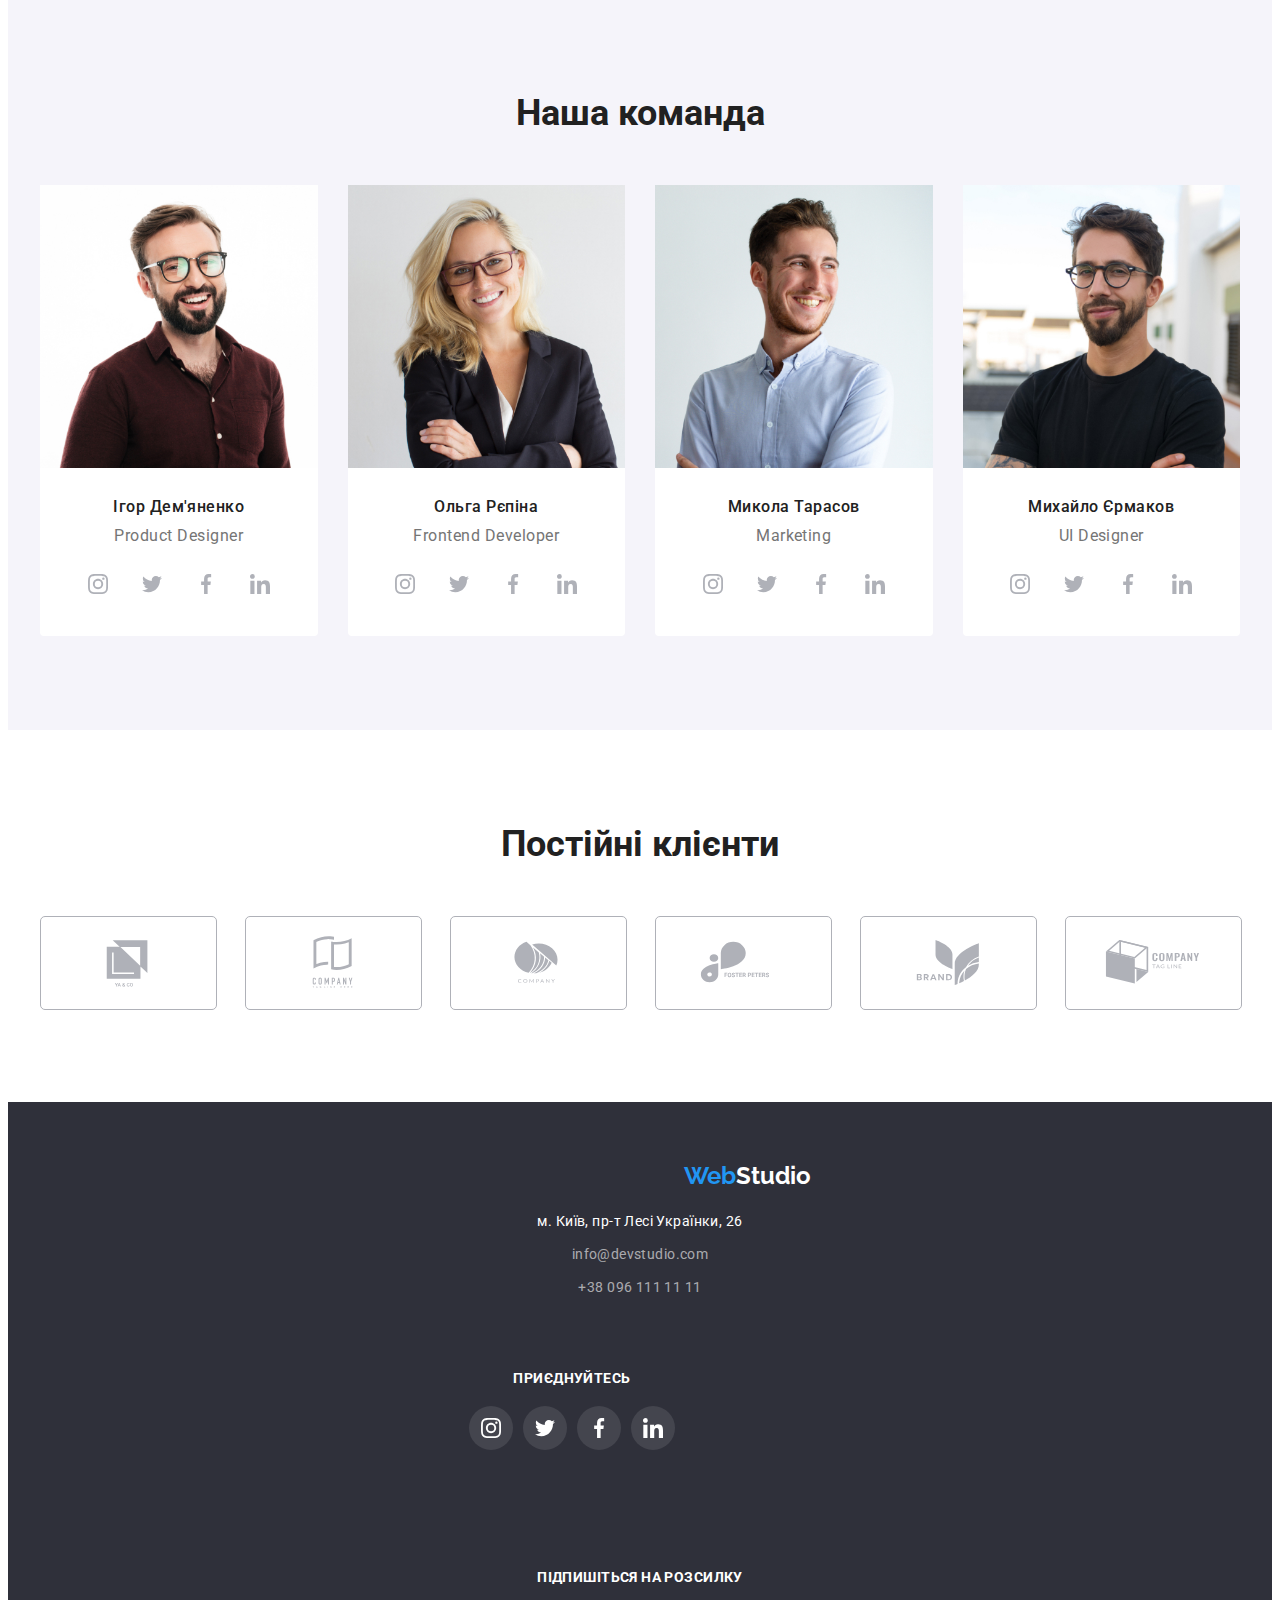
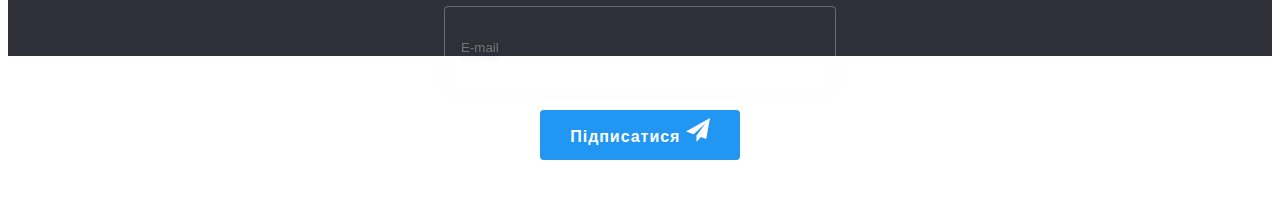
==== commit 983eb13c: "Додає ДЗ №8" ====
--- a/index.html
+++ b/index.html
@@ -81,9 +81,7 @@
             </button>
             <ul class="mob-menu-list list">
               <li class="mob-menu-item">
-                <a href="./index.html" class="mob-menu_link current link"
-                  >Студія</a
-                >
+                <a href="./index.html" class="mob-menu_link link">Студія</a>
               </li>
               <li class="mob-menu-item">
                 <a href="./portfolio.html" class="mob-menu_link link"
@@ -733,6 +731,6 @@
       </div>
     </div>
     <script src="./js/modal.js"></script>
-    <script src="./js/menu.js"></script>
+    <script src="./js/mobile-menu.js"></script>
   </body>
 </html>
--- a/css/main.min.css
+++ b/css/main.min.css
@@ -1 +1 @@
-.header{border-bottom:1px solid var(--header-border);background-color:var(--primary-color)}.header__container{display:flex;align-items:center;justify-content:space-between;padding:10px 10px 10px 15px}.navigation{display:flex;align-items:center}.navigation__list{display:none;gap:50px}.navigation__element{font-weight:500;font-size:14px;line-height:1.14;color:var(--primary-text-color);transition:color 250ms cubic-bezier(0.4, 0, 0.2, 1);position:relative}.navigation__element.current{color:var(--accent-text-color)}.navigation__element:hover,.navigation__element:focus{color:var(--accent-text-color)}.current::after{content:"";position:absolute;width:100%;height:4px;background:var(--accent-text-color);border-radius:2px;bottom:-32px;left:0}.menu-open{margin-left:auto;border:none;background-color:var(--primary-color)}.mob-menu{width:100vw;height:100vh;background-color:var(--primary-color);top:0;position:fixed;z-index:1;padding:10px 15px}.mob-menu>.mob-container{height:100%;display:flex;flex-direction:column;justify-content:space-between;overflow:auto}.menu-close{display:block;margin-left:auto;border:none;padding:0;margin-right:15px;background-color:var(--primary-color);transition:fill 250ms cubic-bezier(0.4, 0, 0.2, 1)}.menu-close:hover{fill:var(--accent-text-color)}.mob-menu-item:not(:last-child){margin-bottom:32px}.mob-menu-list{margin-bottom:40px}.mob-menu_link{font-weight:500;font-size:40px;line-height:1.17;letter-spacing:.02em;color:var(--primary-text-color);transition:color 250ms cubic-bezier(0.4, 0, 0.2, 1)}.mob-menu_link:hover,.mob-menu_link:focus{color:var(--accent-text-color)}.mob-contact-item:not(:last-child){margin-bottom:32px}.mob-contact-tel__link{font-weight:500;font-size:34px;line-height:1.17;letter-spacing:.02em;color:var(--accent-text-color)}.mob-contact-mail__link{font-weight:500;font-size:24px;line-height:1.17;letter-spacing:.02em;color:var(--color-contact)}.mob-soc{margin-top:64px;margin-bottom:48px;display:flex}.mob-soc_link{font-weight:500;font-size:18px;line-height:1.2;letter-spacing:.02em;color:var(--accent-text-color);padding-right:10px;padding-left:10px;border-right:1px solid rgba(33,33,33,.2)}.logo{font-family:"Raleway",sans-serif;font-weight:700;font-size:24px;line-height:1.16;color:var(--accent-text-color);margin:0 auto}.logo--text-dark{color:var(--primary-text-color)}.logo--text-light{color:var(--primary-color)}.contact{font-weight:500;font-size:14px;line-height:1.14;display:none;gap:50px}.contact__element{font-weight:500;font-size:14px;line-height:1.14;color:var(--color-contact);transition:color 250ms cubic-bezier(0.4, 0, 0.2, 1)}.contact__element:hover,.contact__element:focus{color:var(--accent-text-color)}.contact__link{display:flex;justify-content:center;align-items:center}.contact__icon{margin-right:10px;fill:currentColor}.hero-section{padding:118px;background-image:linear-gradient(rgba(47, 48, 58, 0.4), rgba(47, 48, 58, 0.4)),url(../images/bg_hero-mob.jpg);background-repeat:no-repeat;background-position:center;background-size:cover;max-width:1600px;margin:0 auto}@media(min-device-pixel-ratio: 2),(-webkit-min-device-pixel-ratio: 2),(min-resolution: 192dpi),(min-resolution: 2dppx){.hero-section{background-image:linear-gradient(rgba(47, 48, 58, 0.4), rgba(47, 48, 58, 0.4)),url(../images/bg_hero-mob-2X.jpg)}}@media screen and (min-width: 768px){.hero-section{padding:204px;background-image:linear-gradient(rgba(47, 48, 58, 0.4), rgba(47, 48, 58, 0.4)),url(../images/bg_hero-tab.jpg)}}@media screen and (min-width: 768px)and (min-device-pixel-ratio: 2),screen and (min-width: 768px)and (-webkit-min-device-pixel-ratio: 2),screen and (min-width: 768px)and (min-resolution: 192dpi),screen and (min-width: 768px)and (min-resolution: 2dppx){.hero-section{background-image:linear-gradient(rgba(47, 48, 58, 0.4), rgba(47, 48, 58, 0.4)),url(../images/bg_hero-tab-2X.jpg)}}@media screen and (min-width: 1200px){.hero-section{padding:200px;background-image:linear-gradient(rgba(47, 48, 58, 0.4), rgba(47, 48, 58, 0.4)),url(../images/bg_hero.jpg)}}.hero-container{display:flex;align-items:center;flex-direction:column;max-width:100%}.hero__primary-title{font-weight:900;font-size:26px;line-height:1.61;max-width:360px;letter-spacing:.06em;text-transform:uppercase;color:var(--primary-color);margin-bottom:30px;text-align:center}@media screen and (min-width: 1200px){.hero__primary-title{font-size:44px;line-height:1.36;max-width:690px}}.hero__btn{font-family:inherit;font-weight:700;font-size:16px;line-height:1.88;display:block;margin:0 auto;padding:10px 24px;border:none;transition:background-color 250ms cubic-bezier(0.4, 0, 0.2, 1),color 250ms cubic-bezier(0.4, 0, 0.2, 1)}@media screen and (max-width: 1200px){.hero__btn{padding:10px 32px}}.hero__btn.primary{border-radius:4px;color:var(--primary-color);background-color:var(--accent-text-color)}.hero__btn.primary:hover,.hero__btn.primary:focus{background-color:var(--background-hero-btn)}.benefits__list-icon{display:flex;justify-content:center;align-items:center;gap:30px;align-items:baseline}.benefits__item{background-color:var(--background-icon);width:100%;height:120px;border-radius:4px;display:flex;justify-content:center;align-items:center;flex-direction:column;margin-bottom:30px}.benefits{padding-bottom:0;padding-top:92px}.benefits__list{display:flex;flex-wrap:wrap;gap:30px}.benefits__list-item{width:100%}@media screen and (min-width: 768px){.benefits__list-item{width:calc((100% - 30px)/2)}}@media screen and (min-width: 1200px){.benefits__list-item{width:calc((100% - 90px)/4)}}.benefits__title-secondary{font-size:14px;line-height:1.14;letter-spacing:.03em;text-transform:uppercase;color:var(--primary-text-color);margin-bottom:10px;text-align:center}@media screen and (min-width: 768px){.benefits__title-secondary{text-align:left}}.benefits__pre-title{font-weight:400;font-size:14px;line-height:1.71;letter-spacing:.03em}.pic-section{display:none}@media screen and (min-width: 1200px){.pic-section{display:flex}}.pic__list{display:flex;gap:30px}.pic__item{width:calc((100% - 60px)/3);position:relative}.pic__bottom-text{position:absolute;bottom:0;font-weight:700;font-size:14px;line-height:1.14;text-align:center;letter-spacing:.03em;text-transform:uppercase;color:var(--primary-color);padding:27px;background-color:var(--background-bottom-text);width:100%}.team-list{display:flex;flex-wrap:wrap;gap:30px}.team-section{background-color:var(--background-color-team)}.team-item{width:100%;background-color:var(--background-img-team);border-radius:0px 0px 4px 4px;transition:box-shadow 250ms cubic-bezier(0.4, 0, 0.2, 1)}.team-item:hover,.team-item:focus{box-shadow:0px 1px 3px rgba(0,0,0,.12),0px 1px 1px rgba(0,0,0,.14),0px 2px 1px rgba(0,0,0,.2)}@media screen and (min-width: 768px){.team-item{width:calc((100% - 30px)/2)}}@media screen and (min-width: 1200px){.team-item{width:calc((100% - 90px)/4)}}.team{padding-top:30px;padding-bottom:30px;text-align:center}.name{font-weight:500;font-size:16px;line-height:1.18;letter-spacing:.03em;color:var(--primary-text-color);margin-bottom:10px}.position{font-weight:400;font-size:16px;line-height:1.18;letter-spacing:.03em}.team-soc-list{display:flex;justify-content:center;gap:10px;margin-top:16px}.team-soc-item{width:44px;height:44px}.team-soc-link{width:100%;height:100%;border-radius:50%;display:flex;justify-content:center;align-items:center;color:var(--icon-color);transition:background-color 250ms cubic-bezier(0.4, 0, 0.2, 1),color 250ms cubic-bezier(0.4, 0, 0.2, 1)}.team-soc-link:focus,.team-soc-link:hover{background-color:var(--accent-text-color);color:var(--primary-color)}.team-soc-icon{fill:currentColor}.client-list{display:flex;flex-wrap:wrap;gap:30px}.client-item{width:calc((100% - 30px)/2);height:92px}@media screen and (min-width: 768px){.client-item{width:calc((100% - 60px)/3)}}@media screen and (min-width: 1200px){.client-item{width:calc((100% - 150px)/6)}}.client-link{width:100%;height:100%;border:1px solid var(--border-client);border-radius:5px;display:block;display:flex;justify-content:center;align-items:center;color:var(--icon-color);transition:color 250ms cubic-bezier(0.4, 0, 0.2, 1),border-color 250ms cubic-bezier(0.4, 0, 0.2, 1)}.client-link:hover,.client-link:focus{color:var(--accent-text-color);border-color:var(--accent-text-color)}.client-icon{fill:currentColor}.button-filter.primary{font-family:inherit;border-radius:4px;border:rgba(0,0,0,0);background-color:var(--background-filter-btn)}.button-filter{font-weight:500;font-size:16px;line-height:1.18;padding:6px 22px;transition:background-color 250ms cubic-bezier(0.4, 0, 0.2, 1),color 250ms cubic-bezier(0.4, 0, 0.2, 1),box-shadow 250ms cubic-bezier(0.4, 0, 0.2, 1)}.button-filter:hover,.button-filter:focus{background-color:var(--accent-text-color);color:var(--primary-color);box-shadow:0px 3px 1px rgba(0,0,0,.1),0px 1px 2px rgba(0,0,0,.08),0px 2px 2px rgba(0,0,0,.12)}.filter-list{display:flex;margin-bottom:50px;gap:8px;justify-content:center;border-radius:4px}.portfolio-list{display:flex;flex-wrap:wrap;gap:30px}.portfolio-item{width:calc((100% - 60px)/3);transition:box-shadow 250ms cubic-bezier(0.4, 0, 0.2, 1)}.portfolio-item:hover,.portfolio-item:focus{box-shadow:0px 1px 1px rgba(0,0,0,.12),0px 4px 4px rgba(0,0,0,.06),1px 4px 6px rgba(0,0,0,.16)}.portfolio-top-wrap{position:relative;overflow:hidden}.portfolio-top-text{position:absolute;top:0;padding:24px 63px;font-size:18px;line-height:1.56;letter-spacing:.03em;color:var(--primary-color);background-color:var(--portfolio-background-color);height:100%;transform:translateY(100%);transition:transform 250ms cubic-bezier(0.4, 0, 0.2, 1)}.portfolio-item:hover .portfolio-top-text{transform:translateY(0)}.site{padding:24px 20px;border:1px solid var(--portfolio-border);border-top:none}.name-project{font-weight:700;font-size:18px;line-height:2;letter-spacing:.06em;margin-bottom:4px;color:var(--primary-text-color)}.project{font-size:16px;line-height:1.86;letter-spacing:.03em;color:var(--color-contact)}.logo-footer{margin-right:0}.footer-item{margin-bottom:9px}.footer{width:100%;padding-top:60px;padding-bottom:60px;background:var(--background-hero)}.footer-address{margin-top:20px;text-align:center}.street{font-size:14px;line-height:1.71;letter-spacing:.03em;margin-bottom:9px;color:var(--primary-color);transition:color 250ms cubic-bezier(0.4, 0, 0.2, 1)}.street:hover,.street:focus{color:var(--accent-text-color)}.contact-footer{font-size:14px;line-height:1.71;letter-spacing:.03em;color:var(--footer-color-contact);transition:color 250ms cubic-bezier(0.4, 0, 0.2, 1)}.contact-footer:not(:last-child){margin-bottom:9px}.contact-footer:hover,.contact-footer:focus{color:var(--accent-text-color)}.pre-title-footer{font-weight:700;font-size:14px;line-height:16px;letter-spacing:.03em;text-transform:uppercase;color:var(--primary-color);margin-bottom:20px;text-align:center}.address{text-align:center}.contact-wrap{display:flex;flex-direction:column;gap:70px;align-items:baseline}.title-footer{text-transform:uppercase;color:var(--primary-color);margin-bottom:20px}.footer-soc-list{display:flex;gap:10px}.footer-soc-item{width:44px;height:44px}.footer-soc-link{width:100%;height:100%;background-color:var(--bckground-soc-footer);border-radius:50%;display:flex;justify-content:center;align-items:center;transition:background-color 250ms cubic-bezier(0.4, 0, 0.2, 1)}.footer-soc-link:hover,.footer-soc-link:focus{background-color:var(--accent-text-color)}.footer-soc-icon{fill:var(--primary-color)}.footer-container{display:flex;align-items:center;justify-content:center;flex-direction:column}.footer-form{width:570px;height:86px;text-align:center;margin-top:60px}.footer-label{font-weight:700;font-size:14px;line-height:1.14;letter-spacing:.03em;text-transform:uppercase;color:var(--primary-color);margin-bottom:20px}.footer-input{width:358px;height:50px;background-color:rgba(0,0,0,0);border:1px solid rgba(255,255,255,.3);filter:drop-shadow(0px 4px 4px rgba(0, 0, 0, 0.15));border-radius:4px;padding:16px;outline:none;transition:border 250ms cubic-bezier(0.4, 0, 0.2, 1)}.footer-input:focus,.footer-input:hover{border:1px solid var(--accent-text-color)}.footer-label span{display:block;margin-bottom:20px}.footer-send{width:200px;height:50px;margin-top:20px;margin-bottom:60px;border-radius:4px;font-weight:700;font-size:16px;line-height:1.85;letter-spacing:.06em;color:var(--primary-color);background-color:var(--accent-text-color);border:none;fill:var(--primary-color);transition:background-color 250ms cubic-bezier(0.4, 0, 0.2, 1),box-shadow 250ms cubic-bezier(0.4, 0, 0.2, 1)}.footer-send:hover,.footer-send:focus{background-color:var(--background-hero-btn);box-shadow:0px 4px 4px rgba(0,0,0,.15)}.backdrop{width:100%;height:100%;background-color:var(--backdrop-background);position:fixed;top:0;transition:opacity 250ms cubic-bezier(0.4, 0, 0.2, 1),visibility 250ms cubic-bezier(0.4, 0, 0.2, 1)}.modal{width:450px;min-height:581px;background-color:var(--primary-color);position:absolute;top:50%;left:50%;border-radius:4px;transform:translate(-50%, -50%) scale(1);transition:transform 250ms cubic-bezier(0.4, 0, 0.2, 1);padding:40px}@media screen and (min-width: 1200px){.modal{width:528px}}.modal-title{font-weight:700;font-size:20px;line-height:1.15;text-align:center;letter-spacing:.03em;color:var(--primary-text-color);text-align:center;margin-bottom:12px}.modal-input{width:100%;height:40px;border:1px solid rgba(33,33,33,.2);border-radius:4px;padding-left:30px;outline:rgba(0,0,0,0);transition:border-color 250ms cubic-bezier(0.4, 0, 0.2, 1)}.modal-input:focus{border-color:var(--accent-text-color)}.modal-input:focus+.input-icon{fill:var(--accent-text-color)}.input-element{margin-bottom:10px}.input-wrap{position:relative}.input-icon{position:absolute;left:12px;top:50%;transform:translateY(-50%);transition:fill 250ms cubic-bezier(0.4, 0, 0.2, 1)}.input-label{font-weight:400;font-size:12px;line-height:1.17;letter-spacing:.01em;color:var(--color-contact)}.input-label span{display:block;margin-bottom:4px}.modal-comment{width:100%;height:120px;border:1px solid rgba(33,33,33,.2);border-radius:4px;padding:12px 16px;resize:none;outline:none;transition:border 250ms cubic-bezier(0.4, 0, 0.2, 1)}.modal-comment:hover,.modal-comment:focus{border:1px solid var(--accent-text-color)}.modal-comment::-moz-placeholder{font-size:12px;line-height:1.17;letter-spacing:.01em;color:var(--placeholder-color-text)}.modal-comment:-ms-input-placeholder{font-size:12px;line-height:1.17;letter-spacing:.01em;color:var(--placeholder-color-text)}.modal-comment::placeholder{font-size:12px;line-height:1.17;letter-spacing:.01em;color:var(--placeholder-color-text)}.checkbox-link{color:var(--accent-text-color)}.check-text{font-size:12px;line-height:1.17;letter-spacing:.03em;color:var(--color-contact);display:flex;align-items:center;justify-content:center}@media screen and (min-width: 1200px){.check-text{font-size:14px;line-height:1.71}}.check-text span{content:"";width:16px;height:15px;border:2px solid var(--primary-text-color);border-radius:3px;margin-right:8px;display:flex;align-items:center;justify-content:center;fill:rgba(0,0,0,0)}.input-check:checked+.check-text span{background-color:var(--accent-text-color);border:rgba(0,0,0,0);fill:var(--primary-color)}.check-wrap{margin-top:20px}.modal-send{font-weight:700;font-size:16px;line-height:1.87;color:var(--primary-color);width:200px;height:50px;display:flex;align-items:center;justify-content:center;border:none;background-color:var(--accent-text-color);box-shadow:0px 4px 4px rgba(0,0,0,.15);border-radius:4px;transition:background-color 250ms cubic-bezier(0.4, 0, 0.2, 1),box-shadow 250ms cubic-bezier(0.4, 0, 0.2, 1)}.modal-send:hover,.modal-send:focus{background-color:var(--background-hero-btn);box-shadow:0px 4px 4px rgba(0,0,0,.15)}.modal-btn{display:flex;align-items:center;justify-content:center;margin-top:30px}.backdrop.is-hidden .modal{transform:translate(-50%, -50%) scale(0)}.modal-close{width:30px;height:30px;background-color:rgba(0,0,0,0);border:1px solid rgba(0,0,0,.1);border-radius:50%;position:absolute;right:10px;top:10px;display:flex;align-items:center;justify-content:center;outline:none;transition:fill 250ms cubic-bezier(0.4, 0, 0.2, 1),border 250ms cubic-bezier(0.4, 0, 0.2, 1)}.modal-close:hover,.modal-close:focus{fill:var(--accent-text-color);border:1px solid var(--accent-text-color)}p,h1,h2,h3,h4,h5,h6{margin:0}ul,ol{margin:0;padding-left:0}button{cursor:pointer}address{font-style:normal}img{display:block;height:auto;max-width:100%}.container{width:100%;padding-right:15px;padding-left:15px;margin:0 auto}@media screen and (min-width: 320px){.container{max-width:320px}}@media screen and (min-width: 768px){.container{max-width:768px}}@media screen and (min-width: 1200px){.container{max-width:1200px}}.section{padding-top:60px;padding-bottom:60px}@media screen and (min-width: 1200px){.section{padding-top:94px;padding-bottom:94px}}.list{list-style-type:none}.link{text-decoration:none}.title{font-weight:700;font-size:36px;line-height:1.16;color:var(--primary-text-color);margin-bottom:50px;text-align:center}.title{font-weight:700;font-size:36px;line-height:1.16;color:var(--primary-text-color);margin-bottom:50px;text-align:center}.is-hidden{opacity:0;visibility:hidden;pointer-events:none}.visually-hidden{position:absolute;white-space:nowrap;width:1px;height:1px;overflow:hidden;border:0;padding:0;clip:rect(0 0 0 0);-webkit-clip-path:inset(50%);clip-path:inset(50%);margin:-1px}body{background-color:var(--primary-color);font-family:"Roboto",sans-serif;color:var(--color-contact)}:root{--bckground-soc-footer: rgba(255, 255, 255, 0.1);--border-client: #AFB1B8;--icon-color: #AFB1B8;--background-icon: #F5F4FA;--primary-color: #FFFFFF;--primary-text-color: #212121;--accent-text-color: #2196F3;--color-contact: #757575;--background-hero: #2F303A;--background-filter-btn: #F5F4FA;--footer-color-contact: rgba(255, 255, 255, 0.6);--background-hero-btn: #188CE8;--background-color-team: #F5F4FA;--background-img-team: #FFFFFF;--header-border: #ECECEC;--portfolio-border: #EEEEEE;--background-bottom-text: rgba(47, 48, 58, 0.8);--portfolio-background-color: rgba(33, 150, 243, 0.9);--backdrop-background: rgba(0, 0, 0, 0.2);--placeholder-color-text: rgba(117, 117, 117, 0.5)}/*# sourceMappingURL=main.min.css.map */+.header{border-bottom:1px solid var(--header-border);background-color:var(--primary-color)}@media screen and (min-width: 768px){.header{padding-top:26px;padding-bottom:26px}}@media screen and (min-width: 1200px){.header{padding-top:25px;padding-bottom:24px}}.header__container{display:flex;align-items:center;justify-content:space-between}.navigation{display:flex;align-items:center}.navigation__list{display:none;gap:50px}@media screen and (min-width: 768px){.navigation__list{display:flex;margin-left:87px}}.navigation__element{font-weight:500;font-size:14px;line-height:1.14;color:var(--primary-text-color);transition:color 250ms cubic-bezier(0.4, 0, 0.2, 1);position:relative}.navigation__element.current{color:var(--accent-text-color)}.navigation__element:hover,.navigation__element:focus{color:var(--accent-text-color)}.current::after{content:"";position:absolute;width:100%;height:4px;background:var(--accent-text-color);border-radius:2px;bottom:-23px;left:0}@media screen and (min-width: 1200px){.current::after{bottom:-30px}}.menu-open{margin-left:auto;border:none;background-color:var(--primary-color)}@media screen and (min-width: 768px){.menu-open{display:none}}.mob-menu{width:100vw;height:100vh;background-color:var(--primary-color);top:0;position:fixed;z-index:1;padding:10px 15px}.mob-menu>.mob-container{height:100%;display:flex;flex-direction:column;justify-content:space-between;overflow:auto}.menu-close{display:block;margin-left:auto;border:none;padding:0;margin-right:15px;background-color:var(--primary-color);transition:fill 250ms cubic-bezier(0.4, 0, 0.2, 1)}.menu-close:hover{fill:var(--accent-text-color)}.mob-menu-item:not(:last-child){margin-bottom:32px}.mob-menu-list{margin-bottom:40px}.mob-menu_link{font-weight:500;font-size:40px;line-height:1.17;letter-spacing:.02em;color:var(--primary-text-color);transition:color 250ms cubic-bezier(0.4, 0, 0.2, 1)}.mob-menu_link:hover,.mob-menu_link:focus{color:var(--accent-text-color)}.mob-contact-item:not(:last-child){margin-bottom:32px}.mob-contact-tel__link{font-weight:500;font-size:34px;line-height:1.17;letter-spacing:.02em;color:var(--accent-text-color)}.mob-contact-mail__link{font-weight:500;font-size:24px;line-height:1.17;letter-spacing:.02em;color:var(--color-contact)}.mob-soc{margin-top:64px;margin-bottom:48px;display:flex}.mob-soc_link{font-weight:500;font-size:18px;line-height:1.2;letter-spacing:.02em;color:var(--accent-text-color);padding-right:10px;padding-left:10px;border-right:1px solid rgba(33,33,33,.2)}.logo{font-family:"Raleway",sans-serif;font-weight:700;font-size:24px;line-height:1.16;color:var(--accent-text-color);margin:0 auto}@media screen and (min-width: 1200px){.logo{padding-left:215px}}.logo--text-dark{color:var(--primary-text-color)}.logo--text-light{color:var(--primary-color)}.contact{font-weight:500;font-size:14px;line-height:1.14;display:none;flex-direction:column;gap:10px}@media screen and (min-width: 768px){.contact{display:flex}}@media screen and (min-width: 1200px){.contact{gap:26px;flex-direction:row;padding-right:220px}}.contact__element{font-weight:500;font-size:14px;line-height:1.14;color:var(--color-contact);transition:color 250ms cubic-bezier(0.4, 0, 0.2, 1)}.contact__element:hover,.contact__element:focus{color:var(--accent-text-color)}.contact__link{display:flex}.contact__icon{margin-right:10px;fill:currentColor}.hero-section{padding:118px;background-image:linear-gradient(rgba(47, 48, 58, 0.4), rgba(47, 48, 58, 0.4)),url(../images/bg_hero-mob.jpg);background-repeat:no-repeat;background-position:center;background-size:cover;max-width:1600px;margin:0 auto}@media(min-device-pixel-ratio: 2),(-webkit-min-device-pixel-ratio: 2),(min-resolution: 192dpi),(min-resolution: 2dppx){.hero-section{background-image:linear-gradient(rgba(47, 48, 58, 0.4), rgba(47, 48, 58, 0.4)),url(../images/bg_hero-mob-2X.jpg)}}@media screen and (min-width: 768px){.hero-section{padding:204px;background-image:linear-gradient(rgba(47, 48, 58, 0.4), rgba(47, 48, 58, 0.4)),url(../images/bg_hero-tab.jpg)}}@media screen and (min-width: 768px)and (min-device-pixel-ratio: 2),screen and (min-width: 768px)and (-webkit-min-device-pixel-ratio: 2),screen and (min-width: 768px)and (min-resolution: 192dpi),screen and (min-width: 768px)and (min-resolution: 2dppx){.hero-section{background-image:linear-gradient(rgba(47, 48, 58, 0.4), rgba(47, 48, 58, 0.4)),url(../images/bg_hero-tab-2X.jpg)}}@media screen and (min-width: 1200px){.hero-section{padding:200px;background-image:linear-gradient(rgba(47, 48, 58, 0.4), rgba(47, 48, 58, 0.4)),url(../images/bg_hero.jpg)}}.hero-container{display:flex;align-items:center;flex-direction:column;max-width:100%}.hero__primary-title{font-weight:900;font-size:26px;line-height:1.61;max-width:360px;letter-spacing:.06em;text-transform:uppercase;color:var(--primary-color);margin-bottom:30px;text-align:center}@media screen and (min-width: 1200px){.hero__primary-title{font-size:44px;line-height:1.36;max-width:690px}}.hero__btn{font-family:inherit;font-weight:700;font-size:16px;line-height:1.88;display:block;margin:0 auto;padding:10px 24px;border:none;transition:background-color 250ms cubic-bezier(0.4, 0, 0.2, 1),color 250ms cubic-bezier(0.4, 0, 0.2, 1)}@media screen and (max-width: 1200px){.hero__btn{padding:10px 32px}}.hero__btn.primary{border-radius:4px;color:var(--primary-color);background-color:var(--accent-text-color)}.hero__btn.primary:hover,.hero__btn.primary:focus{background-color:var(--background-hero-btn)}.benefits__list-icon{display:flex;justify-content:center;align-items:center;gap:30px;align-items:baseline}.benefits__item{background-color:var(--background-icon);width:100%;height:120px;border-radius:4px;display:flex;justify-content:center;align-items:center;flex-direction:column;margin-bottom:30px}.benefits{padding-bottom:0;padding-top:92px}.benefits__list{display:flex;flex-wrap:wrap;gap:30px}.benefits__list-item{width:100%}@media screen and (min-width: 768px){.benefits__list-item{width:calc((100% - 30px)/2)}}@media screen and (min-width: 1200px){.benefits__list-item{width:calc((100% - 90px)/4)}}.benefits__title-secondary{font-size:14px;line-height:1.14;letter-spacing:.03em;text-transform:uppercase;color:var(--primary-text-color);margin-bottom:10px;text-align:center}@media screen and (min-width: 768px){.benefits__title-secondary{text-align:left}}.benefits__pre-title{font-weight:400;font-size:14px;line-height:1.71;letter-spacing:.03em}.pic-section{display:none}@media screen and (min-width: 1200px){.pic-section{display:flex}}.pic__list{display:flex;gap:30px}.pic__item{width:calc((100% - 60px)/3);position:relative}.pic__bottom-text{position:absolute;bottom:0;font-weight:700;font-size:14px;line-height:1.14;text-align:center;letter-spacing:.03em;text-transform:uppercase;color:var(--primary-color);padding:27px;background-color:var(--background-bottom-text);width:100%}.team-list{display:flex;flex-wrap:wrap;gap:30px}.team-section{background-color:var(--background-color-team)}.team-item{width:100%;background-color:var(--background-img-team);border-radius:0px 0px 4px 4px;transition:box-shadow 250ms cubic-bezier(0.4, 0, 0.2, 1)}.team-item:hover,.team-item:focus{box-shadow:0px 1px 3px rgba(0,0,0,.12),0px 1px 1px rgba(0,0,0,.14),0px 2px 1px rgba(0,0,0,.2)}@media screen and (min-width: 768px){.team-item{width:calc((100% - 30px)/2)}}@media screen and (min-width: 1200px){.team-item{width:calc((100% - 90px)/4)}}.team{padding-top:30px;padding-bottom:30px;text-align:center}.name{font-weight:500;font-size:16px;line-height:1.18;letter-spacing:.03em;color:var(--primary-text-color);margin-bottom:10px}.position{font-weight:400;font-size:16px;line-height:1.18;letter-spacing:.03em}.team-soc-list{display:flex;justify-content:center;gap:10px;margin-top:16px}.team-soc-item{width:44px;height:44px}.team-soc-link{width:100%;height:100%;border-radius:50%;display:flex;justify-content:center;align-items:center;color:var(--icon-color);transition:background-color 250ms cubic-bezier(0.4, 0, 0.2, 1),color 250ms cubic-bezier(0.4, 0, 0.2, 1)}.team-soc-link:focus,.team-soc-link:hover{background-color:var(--accent-text-color);color:var(--primary-color)}.team-soc-icon{fill:currentColor}.client-list{display:flex;flex-wrap:wrap;gap:30px}.client-item{width:calc((100% - 30px)/2);height:92px}@media screen and (min-width: 768px){.client-item{width:calc((100% - 60px)/3)}}@media screen and (min-width: 1200px){.client-item{width:calc((100% - 150px)/6)}}.client-link{width:100%;height:100%;border:1px solid var(--border-client);border-radius:5px;display:block;display:flex;justify-content:center;align-items:center;color:var(--icon-color);transition:color 250ms cubic-bezier(0.4, 0, 0.2, 1),border-color 250ms cubic-bezier(0.4, 0, 0.2, 1)}.client-link:hover,.client-link:focus{color:var(--accent-text-color);border-color:var(--accent-text-color)}.client-icon{fill:currentColor}.button-filter.primary{font-family:inherit;border-radius:4px;border:rgba(0,0,0,0);background-color:var(--background-filter-btn)}.button-filter{font-weight:500;font-size:16px;line-height:1.18;padding:6px 22px;transition:background-color 250ms cubic-bezier(0.4, 0, 0.2, 1),color 250ms cubic-bezier(0.4, 0, 0.2, 1),box-shadow 250ms cubic-bezier(0.4, 0, 0.2, 1)}.button-filter:hover,.button-filter:focus{background-color:var(--accent-text-color);color:var(--primary-color);box-shadow:0px 3px 1px rgba(0,0,0,.1),0px 1px 2px rgba(0,0,0,.08),0px 2px 2px rgba(0,0,0,.12)}.filter-list{display:flex;margin-bottom:50px;gap:8px;justify-content:center;border-radius:4px}.portfolio-list{display:flex;flex-wrap:wrap;gap:30px}.portfolio-item{width:calc((100% - 60px)/3);transition:box-shadow 250ms cubic-bezier(0.4, 0, 0.2, 1)}.portfolio-item:hover,.portfolio-item:focus{box-shadow:0px 1px 1px rgba(0,0,0,.12),0px 4px 4px rgba(0,0,0,.06),1px 4px 6px rgba(0,0,0,.16)}.portfolio-top-wrap{position:relative;overflow:hidden}.portfolio-top-text{position:absolute;top:0;padding:24px 63px;font-size:18px;line-height:1.56;letter-spacing:.03em;color:var(--primary-color);background-color:var(--portfolio-background-color);height:100%;transform:translateY(100%);transition:transform 250ms cubic-bezier(0.4, 0, 0.2, 1)}.portfolio-item:hover .portfolio-top-text{transform:translateY(0)}.site{padding:24px 20px;border:1px solid var(--portfolio-border);border-top:none}.name-project{font-weight:700;font-size:18px;line-height:2;letter-spacing:.06em;margin-bottom:4px;color:var(--primary-text-color)}.project{font-size:16px;line-height:1.86;letter-spacing:.03em;color:var(--color-contact)}.logo-footer{margin-right:0}.footer-item{margin-bottom:9px}.footer{width:100%;padding-top:60px;padding-bottom:60px;background:var(--background-hero)}.footer-address{margin-top:20px;text-align:center}.street{font-size:14px;line-height:1.71;letter-spacing:.03em;margin-bottom:9px;color:var(--primary-color);transition:color 250ms cubic-bezier(0.4, 0, 0.2, 1)}.street:hover,.street:focus{color:var(--accent-text-color)}.contact-footer{font-size:14px;line-height:1.71;letter-spacing:.03em;color:var(--footer-color-contact);transition:color 250ms cubic-bezier(0.4, 0, 0.2, 1)}.contact-footer:not(:last-child){margin-bottom:9px}.contact-footer:hover,.contact-footer:focus{color:var(--accent-text-color)}.pre-title-footer{font-weight:700;font-size:14px;line-height:16px;letter-spacing:.03em;text-transform:uppercase;color:var(--primary-color);margin-bottom:20px;text-align:center}.address{text-align:center}.contact-wrap{display:flex;flex-direction:column;gap:70px;align-items:baseline}.title-footer{text-transform:uppercase;color:var(--primary-color);margin-bottom:20px}.footer-soc-list{display:flex;gap:10px}.footer-soc-item{width:44px;height:44px}.footer-soc-link{width:100%;height:100%;background-color:var(--bckground-soc-footer);border-radius:50%;display:flex;justify-content:center;align-items:center;transition:background-color 250ms cubic-bezier(0.4, 0, 0.2, 1)}.footer-soc-link:hover,.footer-soc-link:focus{background-color:var(--accent-text-color)}.footer-soc-icon{fill:var(--primary-color)}.footer-container{display:flex;align-items:center;justify-content:center;flex-direction:column}.footer-form{width:570px;height:86px;text-align:center;margin-top:60px}.footer-label{font-weight:700;font-size:14px;line-height:1.14;letter-spacing:.03em;text-transform:uppercase;color:var(--primary-color);margin-bottom:20px}.footer-input{width:358px;height:50px;background-color:rgba(0,0,0,0);border:1px solid rgba(255,255,255,.3);filter:drop-shadow(0px 4px 4px rgba(0, 0, 0, 0.15));border-radius:4px;padding:16px;outline:none;transition:border 250ms cubic-bezier(0.4, 0, 0.2, 1)}.footer-input:focus,.footer-input:hover{border:1px solid var(--accent-text-color)}.footer-label span{display:block;margin-bottom:20px}.footer-send{width:200px;height:50px;margin-top:20px;margin-bottom:60px;border-radius:4px;font-weight:700;font-size:16px;line-height:1.85;letter-spacing:.06em;color:var(--primary-color);background-color:var(--accent-text-color);border:none;fill:var(--primary-color);transition:background-color 250ms cubic-bezier(0.4, 0, 0.2, 1),box-shadow 250ms cubic-bezier(0.4, 0, 0.2, 1)}.footer-send:hover,.footer-send:focus{background-color:var(--background-hero-btn);box-shadow:0px 4px 4px rgba(0,0,0,.15)}.backdrop{width:100%;height:100%;background-color:var(--backdrop-background);position:fixed;top:0;transition:opacity 250ms cubic-bezier(0.4, 0, 0.2, 1),visibility 250ms cubic-bezier(0.4, 0, 0.2, 1)}.modal{width:450px;min-height:581px;background-color:var(--primary-color);position:absolute;top:50%;left:50%;border-radius:4px;transform:translate(-50%, -50%) scale(1);transition:transform 250ms cubic-bezier(0.4, 0, 0.2, 1);padding:40px}@media screen and (min-width: 1200px){.modal{width:528px}}.modal-title{font-weight:700;font-size:20px;line-height:1.15;text-align:center;letter-spacing:.03em;color:var(--primary-text-color);text-align:center;margin-bottom:12px}.modal-input{width:100%;height:40px;border:1px solid rgba(33,33,33,.2);border-radius:4px;padding-left:30px;outline:rgba(0,0,0,0);transition:border-color 250ms cubic-bezier(0.4, 0, 0.2, 1)}.modal-input:focus{border-color:var(--accent-text-color)}.modal-input:focus+.input-icon{fill:var(--accent-text-color)}.input-element{margin-bottom:10px}.input-wrap{position:relative}.input-icon{position:absolute;left:12px;top:50%;transform:translateY(-50%);transition:fill 250ms cubic-bezier(0.4, 0, 0.2, 1)}.input-label{font-weight:400;font-size:12px;line-height:1.17;letter-spacing:.01em;color:var(--color-contact)}.input-label span{display:block;margin-bottom:4px}.modal-comment{width:100%;height:120px;border:1px solid rgba(33,33,33,.2);border-radius:4px;padding:12px 16px;resize:none;outline:none;transition:border 250ms cubic-bezier(0.4, 0, 0.2, 1)}.modal-comment:hover,.modal-comment:focus{border:1px solid var(--accent-text-color)}.modal-comment::-moz-placeholder{font-size:12px;line-height:1.17;letter-spacing:.01em;color:var(--placeholder-color-text)}.modal-comment:-ms-input-placeholder{font-size:12px;line-height:1.17;letter-spacing:.01em;color:var(--placeholder-color-text)}.modal-comment::placeholder{font-size:12px;line-height:1.17;letter-spacing:.01em;color:var(--placeholder-color-text)}.checkbox-link{color:var(--accent-text-color)}.check-text{font-size:12px;line-height:1.17;letter-spacing:.03em;color:var(--color-contact);display:flex;align-items:center;justify-content:center}@media screen and (min-width: 1200px){.check-text{font-size:14px;line-height:1.71}}.check-text span{content:"";width:16px;height:15px;border:2px solid var(--primary-text-color);border-radius:3px;margin-right:8px;display:flex;align-items:center;justify-content:center;fill:rgba(0,0,0,0)}.input-check:checked+.check-text span{background-color:var(--accent-text-color);border:rgba(0,0,0,0);fill:var(--primary-color)}.check-wrap{margin-top:20px}.modal-send{font-weight:700;font-size:16px;line-height:1.87;color:var(--primary-color);width:200px;height:50px;display:flex;align-items:center;justify-content:center;border:none;background-color:var(--accent-text-color);box-shadow:0px 4px 4px rgba(0,0,0,.15);border-radius:4px;transition:background-color 250ms cubic-bezier(0.4, 0, 0.2, 1),box-shadow 250ms cubic-bezier(0.4, 0, 0.2, 1)}.modal-send:hover,.modal-send:focus{background-color:var(--background-hero-btn);box-shadow:0px 4px 4px rgba(0,0,0,.15)}.modal-btn{display:flex;align-items:center;justify-content:center;margin-top:30px}.backdrop.is-hidden .modal{transform:translate(-50%, -50%) scale(0)}.modal-close{width:30px;height:30px;background-color:rgba(0,0,0,0);border:1px solid rgba(0,0,0,.1);border-radius:50%;position:absolute;right:10px;top:10px;display:flex;align-items:center;justify-content:center;outline:none;transition:fill 250ms cubic-bezier(0.4, 0, 0.2, 1),border 250ms cubic-bezier(0.4, 0, 0.2, 1)}.modal-close:hover,.modal-close:focus{fill:var(--accent-text-color);border:1px solid var(--accent-text-color)}p,h1,h2,h3,h4,h5,h6{margin:0}ul,ol{margin:0;padding-left:0}button{cursor:pointer}address{font-style:normal}img{display:block;height:auto;max-width:100%}.container{width:100%;padding-right:15px;padding-left:15px;margin:0 auto}@media screen and (min-width: 320px){.container{max-width:320px}}@media screen and (min-width: 768px){.container{max-width:768px}}@media screen and (min-width: 1200px){.container{max-width:1200px}}.section{padding-top:60px;padding-bottom:60px}@media screen and (min-width: 1200px){.section{padding-top:94px;padding-bottom:94px}}.list{list-style-type:none}.link{text-decoration:none}.title{font-weight:700;font-size:36px;line-height:1.16;color:var(--primary-text-color);margin-bottom:50px;text-align:center}.title{font-weight:700;font-size:36px;line-height:1.16;color:var(--primary-text-color);margin-bottom:50px;text-align:center}.is-hidden{opacity:0;visibility:hidden;pointer-events:none}.visually-hidden{position:absolute;white-space:nowrap;width:1px;height:1px;overflow:hidden;border:0;padding:0;clip:rect(0 0 0 0);-webkit-clip-path:inset(50%);clip-path:inset(50%);margin:-1px}body{background-color:var(--primary-color);font-family:"Roboto",sans-serif;color:var(--color-contact)}:root{--bckground-soc-footer: rgba(255, 255, 255, 0.1);--border-client: #AFB1B8;--icon-color: #AFB1B8;--background-icon: #F5F4FA;--primary-color: #FFFFFF;--primary-text-color: #212121;--accent-text-color: #2196F3;--color-contact: #757575;--background-hero: #2F303A;--background-filter-btn: #F5F4FA;--footer-color-contact: rgba(255, 255, 255, 0.6);--background-hero-btn: #188CE8;--background-color-team: #F5F4FA;--background-img-team: #FFFFFF;--header-border: #ECECEC;--portfolio-border: #EEEEEE;--background-bottom-text: rgba(47, 48, 58, 0.8);--portfolio-background-color: rgba(33, 150, 243, 0.9);--backdrop-background: rgba(0, 0, 0, 0.2);--placeholder-color-text: rgba(117, 117, 117, 0.5)}/*# sourceMappingURL=main.min.css.map */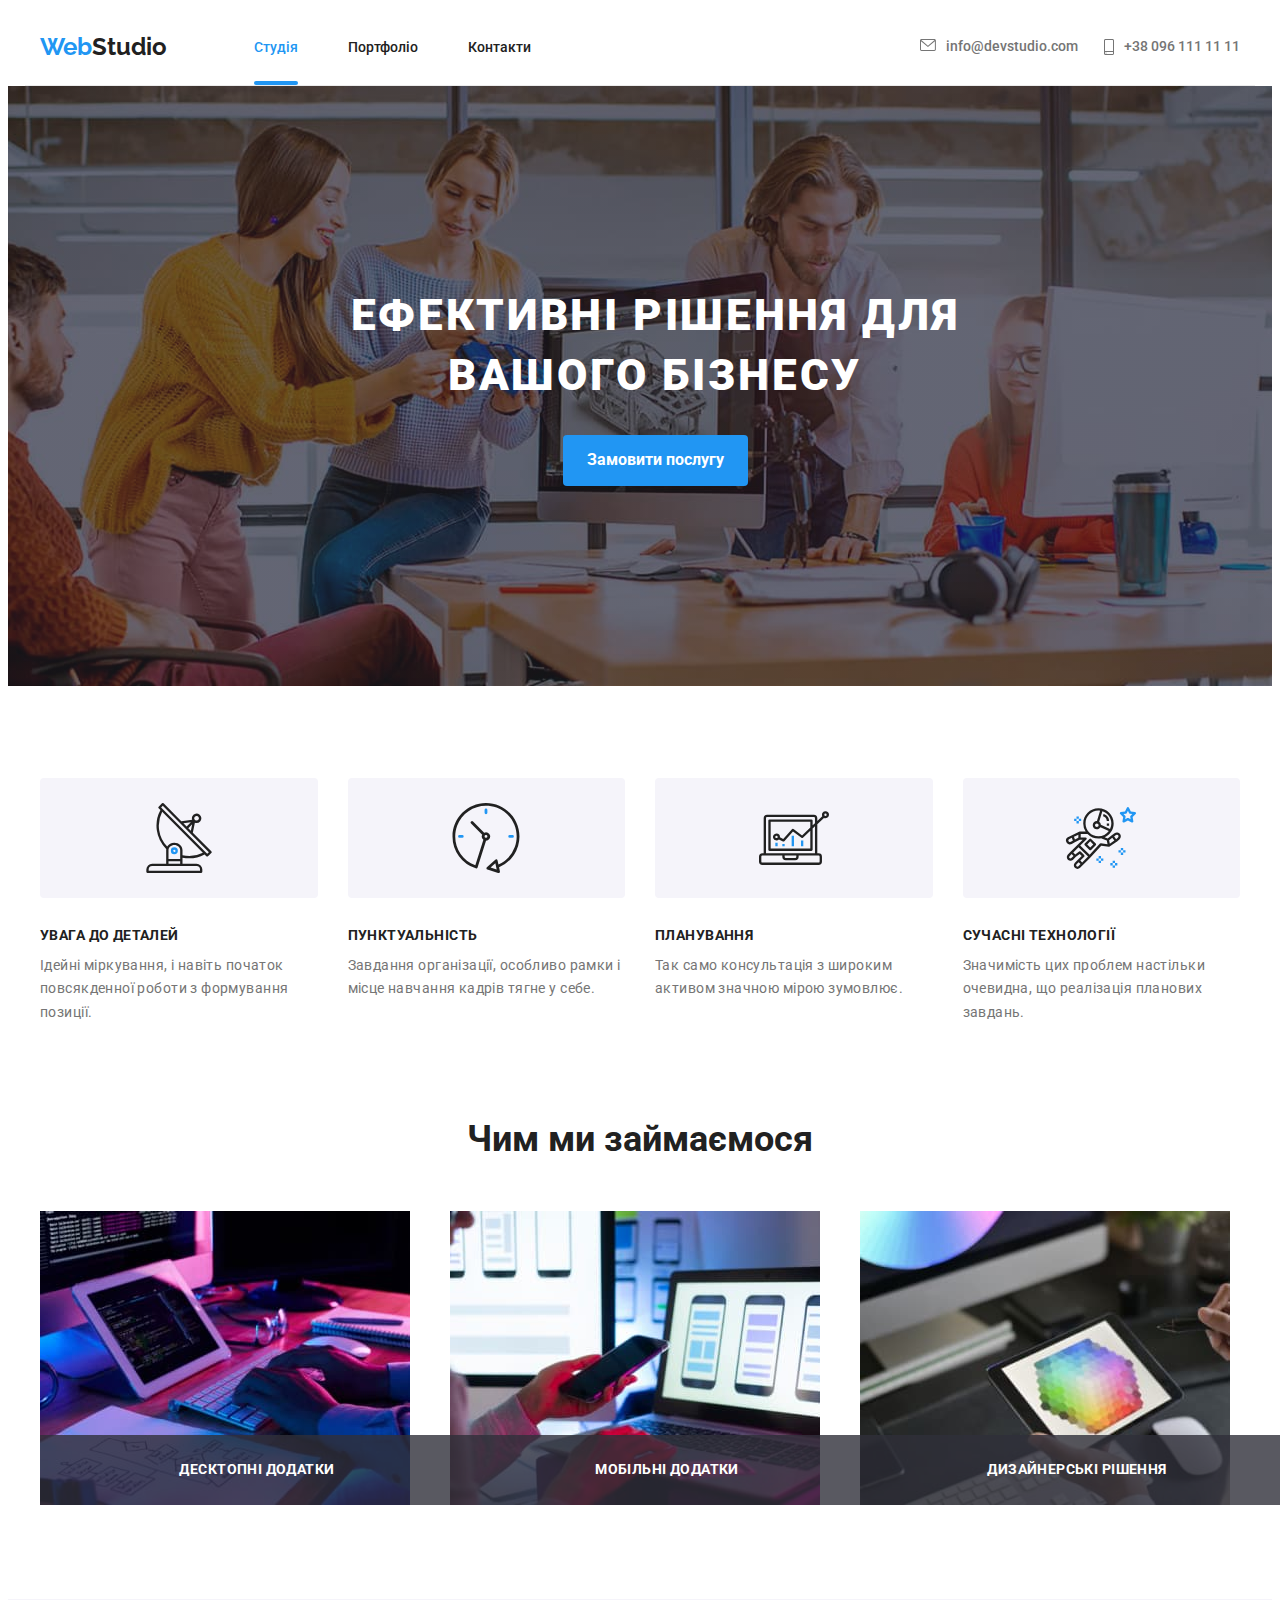
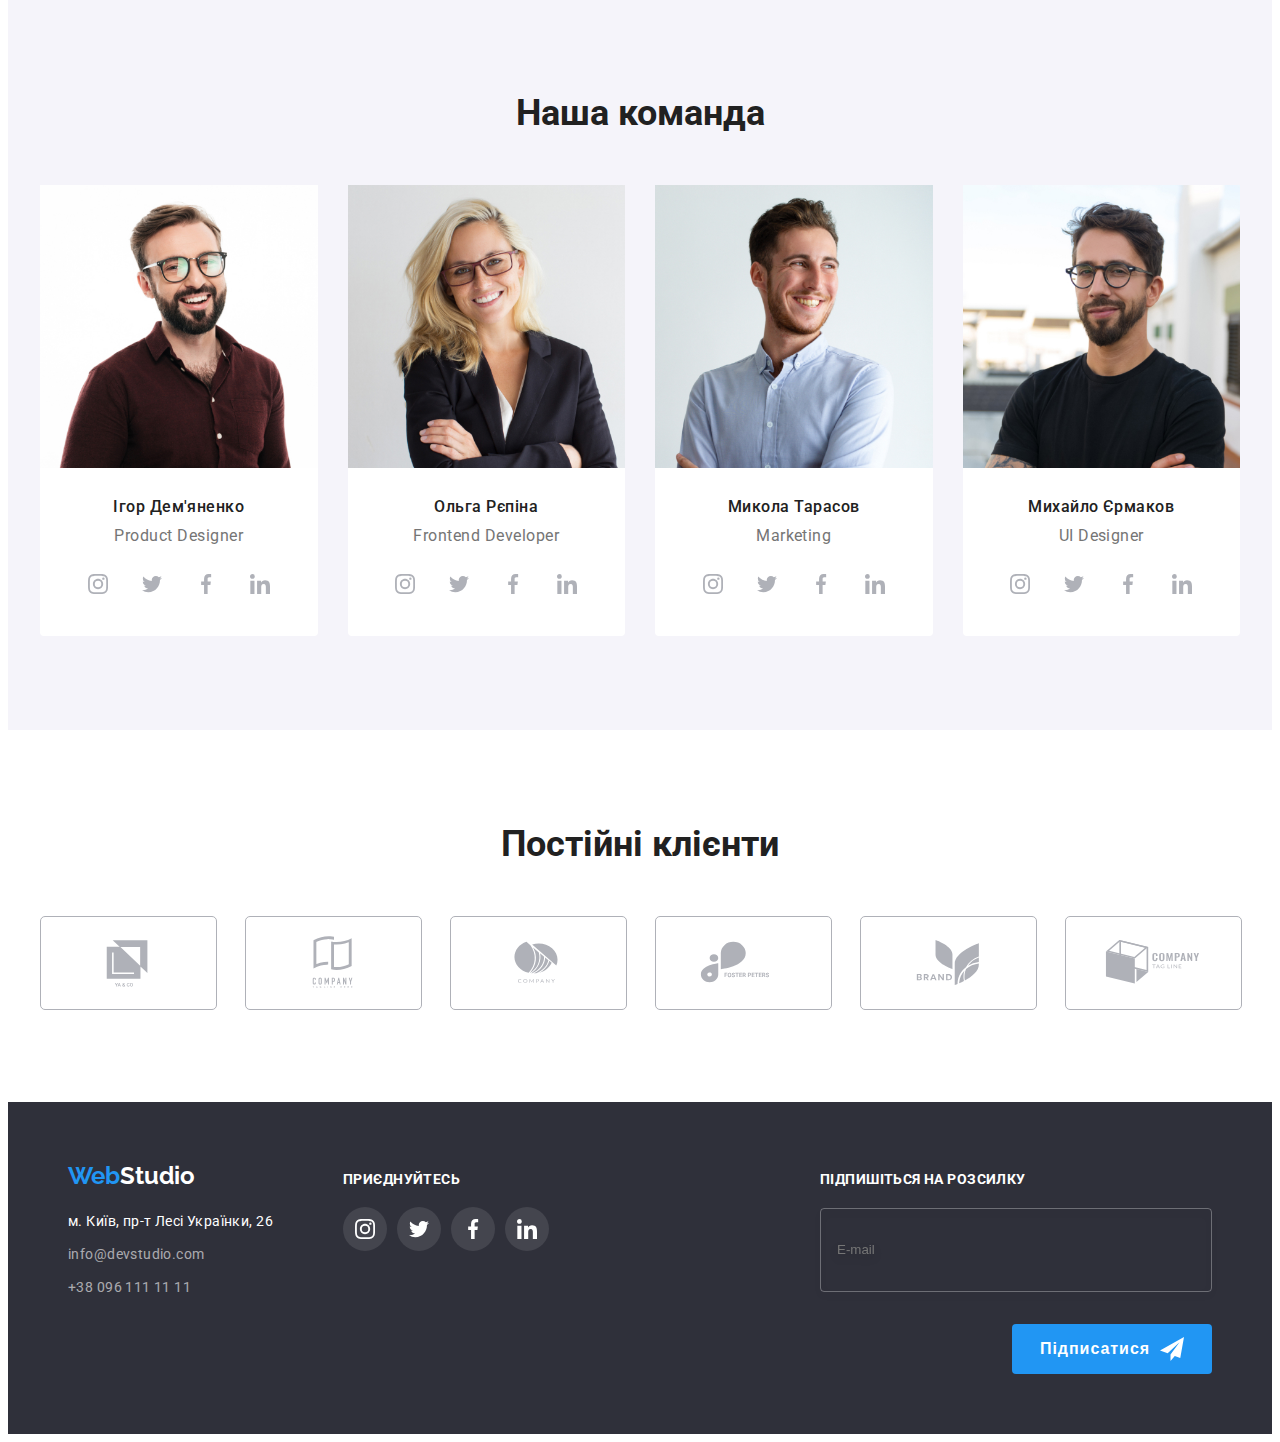
==== commit 49c37667: "Додає ДЗ №8" ====
--- a/index.html
+++ b/index.html
@@ -21,7 +21,7 @@
     <link rel="stylesheet" href="./css/main.min.css" />
   </head>
   <body>
-    <header class="header">
+    <header class="container header">
       <div class="header__container">
         <nav class="navigation">
           <a href="./index.html" class="logo link"
--- a/css/main.min.css
+++ b/css/main.min.css
@@ -1 +1 @@
-.header{border-bottom:1px solid var(--header-border);background-color:var(--primary-color)}@media screen and (min-width: 768px){.header{padding-top:26px;padding-bottom:26px}}@media screen and (min-width: 1200px){.header{padding-top:25px;padding-bottom:24px}}.header__container{display:flex;align-items:center;justify-content:space-between}.navigation{display:flex;align-items:center}.navigation__list{display:none;gap:50px}@media screen and (min-width: 768px){.navigation__list{display:flex;margin-left:87px}}.navigation__element{font-weight:500;font-size:14px;line-height:1.14;color:var(--primary-text-color);transition:color 250ms cubic-bezier(0.4, 0, 0.2, 1);position:relative}.navigation__element.current{color:var(--accent-text-color)}.navigation__element:hover,.navigation__element:focus{color:var(--accent-text-color)}.current::after{content:"";position:absolute;width:100%;height:4px;background:var(--accent-text-color);border-radius:2px;bottom:-23px;left:0}@media screen and (min-width: 1200px){.current::after{bottom:-30px}}.menu-open{margin-left:auto;border:none;background-color:var(--primary-color)}@media screen and (min-width: 768px){.menu-open{display:none}}.mob-menu{width:100vw;height:100vh;background-color:var(--primary-color);top:0;position:fixed;z-index:1;padding:10px 15px}.mob-menu>.mob-container{height:100%;display:flex;flex-direction:column;justify-content:space-between;overflow:auto}.menu-close{display:block;margin-left:auto;border:none;padding:0;margin-right:15px;background-color:var(--primary-color);transition:fill 250ms cubic-bezier(0.4, 0, 0.2, 1)}.menu-close:hover{fill:var(--accent-text-color)}.mob-menu-item:not(:last-child){margin-bottom:32px}.mob-menu-list{margin-bottom:40px}.mob-menu_link{font-weight:500;font-size:40px;line-height:1.17;letter-spacing:.02em;color:var(--primary-text-color);transition:color 250ms cubic-bezier(0.4, 0, 0.2, 1)}.mob-menu_link:hover,.mob-menu_link:focus{color:var(--accent-text-color)}.mob-contact-item:not(:last-child){margin-bottom:32px}.mob-contact-tel__link{font-weight:500;font-size:34px;line-height:1.17;letter-spacing:.02em;color:var(--accent-text-color)}.mob-contact-mail__link{font-weight:500;font-size:24px;line-height:1.17;letter-spacing:.02em;color:var(--color-contact)}.mob-soc{margin-top:64px;margin-bottom:48px;display:flex}.mob-soc_link{font-weight:500;font-size:18px;line-height:1.2;letter-spacing:.02em;color:var(--accent-text-color);padding-right:10px;padding-left:10px;border-right:1px solid rgba(33,33,33,.2)}.logo{font-family:"Raleway",sans-serif;font-weight:700;font-size:24px;line-height:1.16;color:var(--accent-text-color);margin:0 auto}@media screen and (min-width: 1200px){.logo{padding-left:215px}}.logo--text-dark{color:var(--primary-text-color)}.logo--text-light{color:var(--primary-color)}.contact{font-weight:500;font-size:14px;line-height:1.14;display:none;flex-direction:column;gap:10px}@media screen and (min-width: 768px){.contact{display:flex}}@media screen and (min-width: 1200px){.contact{gap:26px;flex-direction:row;padding-right:220px}}.contact__element{font-weight:500;font-size:14px;line-height:1.14;color:var(--color-contact);transition:color 250ms cubic-bezier(0.4, 0, 0.2, 1)}.contact__element:hover,.contact__element:focus{color:var(--accent-text-color)}.contact__link{display:flex}.contact__icon{margin-right:10px;fill:currentColor}.hero-section{padding:118px;background-image:linear-gradient(rgba(47, 48, 58, 0.4), rgba(47, 48, 58, 0.4)),url(../images/bg_hero-mob.jpg);background-repeat:no-repeat;background-position:center;background-size:cover;max-width:1600px;margin:0 auto}@media(min-device-pixel-ratio: 2),(-webkit-min-device-pixel-ratio: 2),(min-resolution: 192dpi),(min-resolution: 2dppx){.hero-section{background-image:linear-gradient(rgba(47, 48, 58, 0.4), rgba(47, 48, 58, 0.4)),url(../images/bg_hero-mob-2X.jpg)}}@media screen and (min-width: 768px){.hero-section{padding:204px;background-image:linear-gradient(rgba(47, 48, 58, 0.4), rgba(47, 48, 58, 0.4)),url(../images/bg_hero-tab.jpg)}}@media screen and (min-width: 768px)and (min-device-pixel-ratio: 2),screen and (min-width: 768px)and (-webkit-min-device-pixel-ratio: 2),screen and (min-width: 768px)and (min-resolution: 192dpi),screen and (min-width: 768px)and (min-resolution: 2dppx){.hero-section{background-image:linear-gradient(rgba(47, 48, 58, 0.4), rgba(47, 48, 58, 0.4)),url(../images/bg_hero-tab-2X.jpg)}}@media screen and (min-width: 1200px){.hero-section{padding:200px;background-image:linear-gradient(rgba(47, 48, 58, 0.4), rgba(47, 48, 58, 0.4)),url(../images/bg_hero.jpg)}}.hero-container{display:flex;align-items:center;flex-direction:column;max-width:100%}.hero__primary-title{font-weight:900;font-size:26px;line-height:1.61;max-width:360px;letter-spacing:.06em;text-transform:uppercase;color:var(--primary-color);margin-bottom:30px;text-align:center}@media screen and (min-width: 1200px){.hero__primary-title{font-size:44px;line-height:1.36;max-width:690px}}.hero__btn{font-family:inherit;font-weight:700;font-size:16px;line-height:1.88;display:block;margin:0 auto;padding:10px 24px;border:none;transition:background-color 250ms cubic-bezier(0.4, 0, 0.2, 1),color 250ms cubic-bezier(0.4, 0, 0.2, 1)}@media screen and (max-width: 1200px){.hero__btn{padding:10px 32px}}.hero__btn.primary{border-radius:4px;color:var(--primary-color);background-color:var(--accent-text-color)}.hero__btn.primary:hover,.hero__btn.primary:focus{background-color:var(--background-hero-btn)}.benefits__list-icon{display:flex;justify-content:center;align-items:center;gap:30px;align-items:baseline}.benefits__item{background-color:var(--background-icon);width:100%;height:120px;border-radius:4px;display:flex;justify-content:center;align-items:center;flex-direction:column;margin-bottom:30px}.benefits{padding-bottom:0;padding-top:92px}.benefits__list{display:flex;flex-wrap:wrap;gap:30px}.benefits__list-item{width:100%}@media screen and (min-width: 768px){.benefits__list-item{width:calc((100% - 30px)/2)}}@media screen and (min-width: 1200px){.benefits__list-item{width:calc((100% - 90px)/4)}}.benefits__title-secondary{font-size:14px;line-height:1.14;letter-spacing:.03em;text-transform:uppercase;color:var(--primary-text-color);margin-bottom:10px;text-align:center}@media screen and (min-width: 768px){.benefits__title-secondary{text-align:left}}.benefits__pre-title{font-weight:400;font-size:14px;line-height:1.71;letter-spacing:.03em}.pic-section{display:none}@media screen and (min-width: 1200px){.pic-section{display:flex}}.pic__list{display:flex;gap:30px}.pic__item{width:calc((100% - 60px)/3);position:relative}.pic__bottom-text{position:absolute;bottom:0;font-weight:700;font-size:14px;line-height:1.14;text-align:center;letter-spacing:.03em;text-transform:uppercase;color:var(--primary-color);padding:27px;background-color:var(--background-bottom-text);width:100%}.team-list{display:flex;flex-wrap:wrap;gap:30px}.team-section{background-color:var(--background-color-team)}.team-item{width:100%;background-color:var(--background-img-team);border-radius:0px 0px 4px 4px;transition:box-shadow 250ms cubic-bezier(0.4, 0, 0.2, 1)}.team-item:hover,.team-item:focus{box-shadow:0px 1px 3px rgba(0,0,0,.12),0px 1px 1px rgba(0,0,0,.14),0px 2px 1px rgba(0,0,0,.2)}@media screen and (min-width: 768px){.team-item{width:calc((100% - 30px)/2)}}@media screen and (min-width: 1200px){.team-item{width:calc((100% - 90px)/4)}}.team{padding-top:30px;padding-bottom:30px;text-align:center}.name{font-weight:500;font-size:16px;line-height:1.18;letter-spacing:.03em;color:var(--primary-text-color);margin-bottom:10px}.position{font-weight:400;font-size:16px;line-height:1.18;letter-spacing:.03em}.team-soc-list{display:flex;justify-content:center;gap:10px;margin-top:16px}.team-soc-item{width:44px;height:44px}.team-soc-link{width:100%;height:100%;border-radius:50%;display:flex;justify-content:center;align-items:center;color:var(--icon-color);transition:background-color 250ms cubic-bezier(0.4, 0, 0.2, 1),color 250ms cubic-bezier(0.4, 0, 0.2, 1)}.team-soc-link:focus,.team-soc-link:hover{background-color:var(--accent-text-color);color:var(--primary-color)}.team-soc-icon{fill:currentColor}.client-list{display:flex;flex-wrap:wrap;gap:30px}.client-item{width:calc((100% - 30px)/2);height:92px}@media screen and (min-width: 768px){.client-item{width:calc((100% - 60px)/3)}}@media screen and (min-width: 1200px){.client-item{width:calc((100% - 150px)/6)}}.client-link{width:100%;height:100%;border:1px solid var(--border-client);border-radius:5px;display:block;display:flex;justify-content:center;align-items:center;color:var(--icon-color);transition:color 250ms cubic-bezier(0.4, 0, 0.2, 1),border-color 250ms cubic-bezier(0.4, 0, 0.2, 1)}.client-link:hover,.client-link:focus{color:var(--accent-text-color);border-color:var(--accent-text-color)}.client-icon{fill:currentColor}.button-filter.primary{font-family:inherit;border-radius:4px;border:rgba(0,0,0,0);background-color:var(--background-filter-btn)}.button-filter{font-weight:500;font-size:16px;line-height:1.18;padding:6px 22px;transition:background-color 250ms cubic-bezier(0.4, 0, 0.2, 1),color 250ms cubic-bezier(0.4, 0, 0.2, 1),box-shadow 250ms cubic-bezier(0.4, 0, 0.2, 1)}.button-filter:hover,.button-filter:focus{background-color:var(--accent-text-color);color:var(--primary-color);box-shadow:0px 3px 1px rgba(0,0,0,.1),0px 1px 2px rgba(0,0,0,.08),0px 2px 2px rgba(0,0,0,.12)}.filter-list{display:flex;margin-bottom:50px;gap:8px;justify-content:center;border-radius:4px}.portfolio-list{display:flex;flex-wrap:wrap;gap:30px}.portfolio-item{width:calc((100% - 60px)/3);transition:box-shadow 250ms cubic-bezier(0.4, 0, 0.2, 1)}.portfolio-item:hover,.portfolio-item:focus{box-shadow:0px 1px 1px rgba(0,0,0,.12),0px 4px 4px rgba(0,0,0,.06),1px 4px 6px rgba(0,0,0,.16)}.portfolio-top-wrap{position:relative;overflow:hidden}.portfolio-top-text{position:absolute;top:0;padding:24px 63px;font-size:18px;line-height:1.56;letter-spacing:.03em;color:var(--primary-color);background-color:var(--portfolio-background-color);height:100%;transform:translateY(100%);transition:transform 250ms cubic-bezier(0.4, 0, 0.2, 1)}.portfolio-item:hover .portfolio-top-text{transform:translateY(0)}.site{padding:24px 20px;border:1px solid var(--portfolio-border);border-top:none}.name-project{font-weight:700;font-size:18px;line-height:2;letter-spacing:.06em;margin-bottom:4px;color:var(--primary-text-color)}.project{font-size:16px;line-height:1.86;letter-spacing:.03em;color:var(--color-contact)}.logo-footer{margin-right:0}.footer-item{margin-bottom:9px}.footer{width:100%;padding-top:60px;padding-bottom:60px;background:var(--background-hero)}.footer-address{margin-top:20px;text-align:center}.street{font-size:14px;line-height:1.71;letter-spacing:.03em;margin-bottom:9px;color:var(--primary-color);transition:color 250ms cubic-bezier(0.4, 0, 0.2, 1)}.street:hover,.street:focus{color:var(--accent-text-color)}.contact-footer{font-size:14px;line-height:1.71;letter-spacing:.03em;color:var(--footer-color-contact);transition:color 250ms cubic-bezier(0.4, 0, 0.2, 1)}.contact-footer:not(:last-child){margin-bottom:9px}.contact-footer:hover,.contact-footer:focus{color:var(--accent-text-color)}.pre-title-footer{font-weight:700;font-size:14px;line-height:16px;letter-spacing:.03em;text-transform:uppercase;color:var(--primary-color);margin-bottom:20px;text-align:center}.address{text-align:center}.contact-wrap{display:flex;flex-direction:column;gap:70px;align-items:baseline}.title-footer{text-transform:uppercase;color:var(--primary-color);margin-bottom:20px}.footer-soc-list{display:flex;gap:10px}.footer-soc-item{width:44px;height:44px}.footer-soc-link{width:100%;height:100%;background-color:var(--bckground-soc-footer);border-radius:50%;display:flex;justify-content:center;align-items:center;transition:background-color 250ms cubic-bezier(0.4, 0, 0.2, 1)}.footer-soc-link:hover,.footer-soc-link:focus{background-color:var(--accent-text-color)}.footer-soc-icon{fill:var(--primary-color)}.footer-container{display:flex;align-items:center;justify-content:center;flex-direction:column}.footer-form{width:570px;height:86px;text-align:center;margin-top:60px}.footer-label{font-weight:700;font-size:14px;line-height:1.14;letter-spacing:.03em;text-transform:uppercase;color:var(--primary-color);margin-bottom:20px}.footer-input{width:358px;height:50px;background-color:rgba(0,0,0,0);border:1px solid rgba(255,255,255,.3);filter:drop-shadow(0px 4px 4px rgba(0, 0, 0, 0.15));border-radius:4px;padding:16px;outline:none;transition:border 250ms cubic-bezier(0.4, 0, 0.2, 1)}.footer-input:focus,.footer-input:hover{border:1px solid var(--accent-text-color)}.footer-label span{display:block;margin-bottom:20px}.footer-send{width:200px;height:50px;margin-top:20px;margin-bottom:60px;border-radius:4px;font-weight:700;font-size:16px;line-height:1.85;letter-spacing:.06em;color:var(--primary-color);background-color:var(--accent-text-color);border:none;fill:var(--primary-color);transition:background-color 250ms cubic-bezier(0.4, 0, 0.2, 1),box-shadow 250ms cubic-bezier(0.4, 0, 0.2, 1)}.footer-send:hover,.footer-send:focus{background-color:var(--background-hero-btn);box-shadow:0px 4px 4px rgba(0,0,0,.15)}.backdrop{width:100%;height:100%;background-color:var(--backdrop-background);position:fixed;top:0;transition:opacity 250ms cubic-bezier(0.4, 0, 0.2, 1),visibility 250ms cubic-bezier(0.4, 0, 0.2, 1)}.modal{width:450px;min-height:581px;background-color:var(--primary-color);position:absolute;top:50%;left:50%;border-radius:4px;transform:translate(-50%, -50%) scale(1);transition:transform 250ms cubic-bezier(0.4, 0, 0.2, 1);padding:40px}@media screen and (min-width: 1200px){.modal{width:528px}}.modal-title{font-weight:700;font-size:20px;line-height:1.15;text-align:center;letter-spacing:.03em;color:var(--primary-text-color);text-align:center;margin-bottom:12px}.modal-input{width:100%;height:40px;border:1px solid rgba(33,33,33,.2);border-radius:4px;padding-left:30px;outline:rgba(0,0,0,0);transition:border-color 250ms cubic-bezier(0.4, 0, 0.2, 1)}.modal-input:focus{border-color:var(--accent-text-color)}.modal-input:focus+.input-icon{fill:var(--accent-text-color)}.input-element{margin-bottom:10px}.input-wrap{position:relative}.input-icon{position:absolute;left:12px;top:50%;transform:translateY(-50%);transition:fill 250ms cubic-bezier(0.4, 0, 0.2, 1)}.input-label{font-weight:400;font-size:12px;line-height:1.17;letter-spacing:.01em;color:var(--color-contact)}.input-label span{display:block;margin-bottom:4px}.modal-comment{width:100%;height:120px;border:1px solid rgba(33,33,33,.2);border-radius:4px;padding:12px 16px;resize:none;outline:none;transition:border 250ms cubic-bezier(0.4, 0, 0.2, 1)}.modal-comment:hover,.modal-comment:focus{border:1px solid var(--accent-text-color)}.modal-comment::-moz-placeholder{font-size:12px;line-height:1.17;letter-spacing:.01em;color:var(--placeholder-color-text)}.modal-comment:-ms-input-placeholder{font-size:12px;line-height:1.17;letter-spacing:.01em;color:var(--placeholder-color-text)}.modal-comment::placeholder{font-size:12px;line-height:1.17;letter-spacing:.01em;color:var(--placeholder-color-text)}.checkbox-link{color:var(--accent-text-color)}.check-text{font-size:12px;line-height:1.17;letter-spacing:.03em;color:var(--color-contact);display:flex;align-items:center;justify-content:center}@media screen and (min-width: 1200px){.check-text{font-size:14px;line-height:1.71}}.check-text span{content:"";width:16px;height:15px;border:2px solid var(--primary-text-color);border-radius:3px;margin-right:8px;display:flex;align-items:center;justify-content:center;fill:rgba(0,0,0,0)}.input-check:checked+.check-text span{background-color:var(--accent-text-color);border:rgba(0,0,0,0);fill:var(--primary-color)}.check-wrap{margin-top:20px}.modal-send{font-weight:700;font-size:16px;line-height:1.87;color:var(--primary-color);width:200px;height:50px;display:flex;align-items:center;justify-content:center;border:none;background-color:var(--accent-text-color);box-shadow:0px 4px 4px rgba(0,0,0,.15);border-radius:4px;transition:background-color 250ms cubic-bezier(0.4, 0, 0.2, 1),box-shadow 250ms cubic-bezier(0.4, 0, 0.2, 1)}.modal-send:hover,.modal-send:focus{background-color:var(--background-hero-btn);box-shadow:0px 4px 4px rgba(0,0,0,.15)}.modal-btn{display:flex;align-items:center;justify-content:center;margin-top:30px}.backdrop.is-hidden .modal{transform:translate(-50%, -50%) scale(0)}.modal-close{width:30px;height:30px;background-color:rgba(0,0,0,0);border:1px solid rgba(0,0,0,.1);border-radius:50%;position:absolute;right:10px;top:10px;display:flex;align-items:center;justify-content:center;outline:none;transition:fill 250ms cubic-bezier(0.4, 0, 0.2, 1),border 250ms cubic-bezier(0.4, 0, 0.2, 1)}.modal-close:hover,.modal-close:focus{fill:var(--accent-text-color);border:1px solid var(--accent-text-color)}p,h1,h2,h3,h4,h5,h6{margin:0}ul,ol{margin:0;padding-left:0}button{cursor:pointer}address{font-style:normal}img{display:block;height:auto;max-width:100%}.container{width:100%;padding-right:15px;padding-left:15px;margin:0 auto}@media screen and (min-width: 320px){.container{max-width:320px}}@media screen and (min-width: 768px){.container{max-width:768px}}@media screen and (min-width: 1200px){.container{max-width:1200px}}.section{padding-top:60px;padding-bottom:60px}@media screen and (min-width: 1200px){.section{padding-top:94px;padding-bottom:94px}}.list{list-style-type:none}.link{text-decoration:none}.title{font-weight:700;font-size:36px;line-height:1.16;color:var(--primary-text-color);margin-bottom:50px;text-align:center}.title{font-weight:700;font-size:36px;line-height:1.16;color:var(--primary-text-color);margin-bottom:50px;text-align:center}.is-hidden{opacity:0;visibility:hidden;pointer-events:none}.visually-hidden{position:absolute;white-space:nowrap;width:1px;height:1px;overflow:hidden;border:0;padding:0;clip:rect(0 0 0 0);-webkit-clip-path:inset(50%);clip-path:inset(50%);margin:-1px}body{background-color:var(--primary-color);font-family:"Roboto",sans-serif;color:var(--color-contact)}:root{--bckground-soc-footer: rgba(255, 255, 255, 0.1);--border-client: #AFB1B8;--icon-color: #AFB1B8;--background-icon: #F5F4FA;--primary-color: #FFFFFF;--primary-text-color: #212121;--accent-text-color: #2196F3;--color-contact: #757575;--background-hero: #2F303A;--background-filter-btn: #F5F4FA;--footer-color-contact: rgba(255, 255, 255, 0.6);--background-hero-btn: #188CE8;--background-color-team: #F5F4FA;--background-img-team: #FFFFFF;--header-border: #ECECEC;--portfolio-border: #EEEEEE;--background-bottom-text: rgba(47, 48, 58, 0.8);--portfolio-background-color: rgba(33, 150, 243, 0.9);--backdrop-background: rgba(0, 0, 0, 0.2);--placeholder-color-text: rgba(117, 117, 117, 0.5)}/*# sourceMappingURL=main.min.css.map */+.header{border-bottom:1px solid var(--header-border);background-color:var(--primary-color)}@media screen and (min-width: 768px){.header{padding-top:26px;padding-bottom:26px}}@media screen and (min-width: 1200px){.header{padding-top:25px;padding-bottom:24px}}.header__container{display:flex;align-items:center;justify-content:space-between}.navigation{display:flex;align-items:center}.navigation__list{display:none;gap:50px}@media screen and (min-width: 768px){.navigation__list{display:flex;margin-left:87px}}.navigation__element{font-weight:500;font-size:14px;line-height:1.14;color:var(--primary-text-color);transition:color 250ms cubic-bezier(0.4, 0, 0.2, 1);position:relative}.navigation__element.current{color:var(--accent-text-color)}.navigation__element:hover,.navigation__element:focus{color:var(--accent-text-color)}.current::after{content:"";position:absolute;width:100%;height:4px;background:var(--accent-text-color);border-radius:2px;bottom:-23px;left:0}@media screen and (min-width: 1200px){.current::after{bottom:-30px}}.menu-open{margin-left:auto;border:none;background-color:var(--primary-color)}@media screen and (min-width: 768px){.menu-open{display:none}}.mob-menu{width:100vw;height:100vh;background-color:var(--primary-color);top:0;position:fixed;z-index:1;padding:10px 15px}.mob-menu>.mob-container{height:100%;display:flex;flex-direction:column;justify-content:space-between;overflow:auto}.menu-close{display:block;margin-left:auto;border:none;padding:0;margin-right:15px;background-color:var(--primary-color);transition:fill 250ms cubic-bezier(0.4, 0, 0.2, 1)}.menu-close:hover{fill:var(--accent-text-color)}.mob-menu-item:not(:last-child){margin-bottom:32px}.mob-menu-list{margin-bottom:40px}.mob-menu_link{font-weight:500;font-size:40px;line-height:1.17;letter-spacing:.02em;color:var(--primary-text-color);transition:color 250ms cubic-bezier(0.4, 0, 0.2, 1)}.mob-menu_link:hover,.mob-menu_link:focus{color:var(--accent-text-color)}.mob-contact-item:not(:last-child){margin-bottom:32px}.mob-contact-tel__link{font-weight:500;font-size:34px;line-height:1.17;letter-spacing:.02em;color:var(--accent-text-color)}.mob-contact-mail__link{font-weight:500;font-size:24px;line-height:1.17;letter-spacing:.02em;color:var(--color-contact)}.mob-soc{margin-top:64px;margin-bottom:48px;display:flex}.mob-soc_link{font-weight:500;font-size:18px;line-height:1.2;letter-spacing:.02em;color:var(--accent-text-color);padding-right:10px;padding-left:10px;border-right:1px solid rgba(33,33,33,.2)}.logo{font-family:"Raleway",sans-serif;font-weight:700;font-size:24px;line-height:1.16;color:var(--accent-text-color);margin:0 auto}.logo--text-dark{color:var(--primary-text-color)}.logo--text-light{color:var(--primary-color)}.contact{font-weight:500;font-size:14px;line-height:1.14;display:none;flex-direction:column;gap:10px}@media screen and (min-width: 768px){.contact{display:flex}}@media screen and (min-width: 1200px){.contact{gap:26px;flex-direction:row}}.contact__element{font-weight:500;font-size:14px;line-height:1.14;color:var(--color-contact);transition:color 250ms cubic-bezier(0.4, 0, 0.2, 1)}.contact__element:hover,.contact__element:focus{color:var(--accent-text-color)}.contact__link{display:flex}.contact__icon{margin-right:10px;fill:currentColor}.hero-section{padding:118px;background-image:linear-gradient(rgba(47, 48, 58, 0.4), rgba(47, 48, 58, 0.4)),url(../images/bg_hero-mob.jpg);background-repeat:no-repeat;background-position:center;background-size:cover;max-width:1600px;margin:0 auto}@media(min-device-pixel-ratio: 2),(-webkit-min-device-pixel-ratio: 2),(min-resolution: 192dpi),(min-resolution: 2dppx){.hero-section{background-image:linear-gradient(rgba(47, 48, 58, 0.4), rgba(47, 48, 58, 0.4)),url(../images/bg_hero-mob-2X.jpg)}}@media screen and (min-width: 768px){.hero-section{padding:204px;background-image:linear-gradient(rgba(47, 48, 58, 0.4), rgba(47, 48, 58, 0.4)),url(../images/bg_hero-tab.jpg)}}@media screen and (min-width: 768px)and (min-device-pixel-ratio: 2),screen and (min-width: 768px)and (-webkit-min-device-pixel-ratio: 2),screen and (min-width: 768px)and (min-resolution: 192dpi),screen and (min-width: 768px)and (min-resolution: 2dppx){.hero-section{background-image:linear-gradient(rgba(47, 48, 58, 0.4), rgba(47, 48, 58, 0.4)),url(../images/bg_hero-tab-2X.jpg)}}@media screen and (min-width: 1200px){.hero-section{padding:200px;background-image:linear-gradient(rgba(47, 48, 58, 0.4), rgba(47, 48, 58, 0.4)),url(../images/bg_hero.jpg)}}.hero-container{display:flex;align-items:center;flex-direction:column;width:1600px}.hero__primary-title{font-weight:900;font-size:26px;line-height:1.61;max-width:360px;letter-spacing:.06em;text-transform:uppercase;color:var(--primary-color);margin-bottom:30px;text-align:center}@media screen and (min-width: 1200px){.hero__primary-title{font-size:44px;line-height:1.36;max-width:690px}}.hero__btn{font-family:inherit;font-weight:700;font-size:16px;line-height:1.88;display:block;margin:0 auto;padding:10px 24px;border:none;transition:background-color 250ms cubic-bezier(0.4, 0, 0.2, 1),color 250ms cubic-bezier(0.4, 0, 0.2, 1)}@media screen and (max-width: 1200px){.hero__btn{padding:10px 32px}}.hero__btn.primary{border-radius:4px;color:var(--primary-color);background-color:var(--accent-text-color)}.hero__btn.primary:hover,.hero__btn.primary:focus{background-color:var(--background-hero-btn)}.benefits__list-icon{display:flex;justify-content:center;align-items:center;gap:30px;align-items:baseline}.benefits__item{background-color:var(--background-icon);width:100%;height:120px;border-radius:4px;display:flex;justify-content:center;align-items:center;flex-direction:column;margin-bottom:30px}.benefits{padding-bottom:0;padding-top:92px}.benefits__list{display:flex;flex-wrap:wrap;gap:30px}.benefits__list-item{width:100%}@media screen and (min-width: 768px){.benefits__list-item{width:calc((100% - 30px)/2)}}@media screen and (min-width: 1200px){.benefits__list-item{width:calc((100% - 90px)/4)}}.benefits__title-secondary{font-size:14px;line-height:1.14;letter-spacing:.03em;text-transform:uppercase;color:var(--primary-text-color);margin-bottom:10px;text-align:center}@media screen and (min-width: 768px){.benefits__title-secondary{text-align:left}}.benefits__pre-title{font-weight:400;font-size:14px;line-height:1.71;letter-spacing:.03em}.pic-section{display:none}@media screen and (min-width: 1200px){.pic-section{display:flex}}.pic__list{display:flex;gap:30px}.pic__item{width:calc((100% - 60px)/3);position:relative}.pic__bottom-text{position:absolute;bottom:0;font-weight:700;font-size:14px;line-height:1.14;text-align:center;letter-spacing:.03em;text-transform:uppercase;color:var(--primary-color);padding:27px;background-color:var(--background-bottom-text);width:100%}.team-list{display:flex;flex-wrap:wrap;gap:30px}.team-section{background-color:var(--background-color-team)}.team-item{width:100%;background-color:var(--background-img-team);border-radius:0px 0px 4px 4px;transition:box-shadow 250ms cubic-bezier(0.4, 0, 0.2, 1)}.team-item:hover,.team-item:focus{box-shadow:0px 1px 3px rgba(0,0,0,.12),0px 1px 1px rgba(0,0,0,.14),0px 2px 1px rgba(0,0,0,.2)}@media screen and (min-width: 768px){.team-item{width:calc((100% - 30px)/2)}}@media screen and (min-width: 1200px){.team-item{width:calc((100% - 90px)/4)}}.team{padding-top:30px;padding-bottom:30px;text-align:center}.name{font-weight:500;font-size:16px;line-height:1.18;letter-spacing:.03em;color:var(--primary-text-color);margin-bottom:10px}.position{font-weight:400;font-size:16px;line-height:1.18;letter-spacing:.03em}.team-soc-list{display:flex;justify-content:center;gap:10px;margin-top:16px}.team-soc-item{width:44px;height:44px}.team-soc-link{width:100%;height:100%;border-radius:50%;display:flex;justify-content:center;align-items:center;color:var(--icon-color);transition:background-color 250ms cubic-bezier(0.4, 0, 0.2, 1),color 250ms cubic-bezier(0.4, 0, 0.2, 1)}.team-soc-link:focus,.team-soc-link:hover{background-color:var(--accent-text-color);color:var(--primary-color)}.team-soc-icon{fill:currentColor}.client-list{display:flex;flex-wrap:wrap;gap:30px}.client-item{width:calc((100% - 30px)/2);height:92px}@media screen and (min-width: 768px){.client-item{width:calc((100% - 60px)/3)}}@media screen and (min-width: 1200px){.client-item{width:calc((100% - 150px)/6)}}.client-link{width:100%;height:100%;border:1px solid var(--border-client);border-radius:5px;display:block;display:flex;justify-content:center;align-items:center;color:var(--icon-color);transition:color 250ms cubic-bezier(0.4, 0, 0.2, 1),border-color 250ms cubic-bezier(0.4, 0, 0.2, 1)}.client-link:hover,.client-link:focus{color:var(--accent-text-color);border-color:var(--accent-text-color)}.client-icon{fill:currentColor}.button-filter.primary{font-family:inherit;border-radius:4px;border:rgba(0,0,0,0);background-color:var(--background-filter-btn)}.button-filter{font-weight:500;font-size:16px;line-height:1.18;padding:6px 22px;transition:background-color 250ms cubic-bezier(0.4, 0, 0.2, 1),color 250ms cubic-bezier(0.4, 0, 0.2, 1),box-shadow 250ms cubic-bezier(0.4, 0, 0.2, 1)}.button-filter:hover,.button-filter:focus{background-color:var(--accent-text-color);color:var(--primary-color);box-shadow:0px 3px 1px rgba(0,0,0,.1),0px 1px 2px rgba(0,0,0,.08),0px 2px 2px rgba(0,0,0,.12)}.filter-list{display:flex;margin-bottom:50px;gap:8px;justify-content:center;border-radius:4px}.portfolio-list{display:flex;flex-wrap:wrap;gap:30px}.portfolio-item{width:calc((100% - 60px)/3);transition:box-shadow 250ms cubic-bezier(0.4, 0, 0.2, 1)}.portfolio-item:hover,.portfolio-item:focus{box-shadow:0px 1px 1px rgba(0,0,0,.12),0px 4px 4px rgba(0,0,0,.06),1px 4px 6px rgba(0,0,0,.16)}.portfolio-top-wrap{position:relative;overflow:hidden}.portfolio-top-text{position:absolute;top:0;padding:24px 63px;font-size:18px;line-height:1.56;letter-spacing:.03em;color:var(--primary-color);background-color:var(--portfolio-background-color);height:100%;transform:translateY(100%);transition:transform 250ms cubic-bezier(0.4, 0, 0.2, 1)}.portfolio-item:hover .portfolio-top-text{transform:translateY(0)}.site{padding:24px 20px;border:1px solid var(--portfolio-border);border-top:none}.name-project{font-weight:700;font-size:18px;line-height:2;letter-spacing:.06em;margin-bottom:4px;color:var(--primary-text-color)}.project{font-size:16px;line-height:1.86;letter-spacing:.03em;color:var(--color-contact)}.logo-footer{margin-right:0}.footer-item{margin-bottom:9px}.footer{width:100%;padding-top:60px;padding-bottom:60px;background:var(--background-hero)}.footer-address{margin-top:20px;text-align:center}@media screen and (min-width: 1200px){.footer-address{text-align:left}}.street{font-size:14px;line-height:1.71;letter-spacing:.03em;margin-bottom:9px;color:var(--primary-color);transition:color 250ms cubic-bezier(0.4, 0, 0.2, 1)}.street:hover,.street:focus{color:var(--accent-text-color)}.contact-footer{font-size:14px;line-height:1.71;letter-spacing:.03em;color:var(--footer-color-contact);transition:color 250ms cubic-bezier(0.4, 0, 0.2, 1)}.contact-footer:not(:last-child){margin-bottom:9px}.contact-footer:hover,.contact-footer:focus{color:var(--accent-text-color)}.pre-title-footer{font-weight:700;font-size:14px;line-height:16px;letter-spacing:.03em;text-transform:uppercase;color:var(--primary-color);margin-bottom:20px;text-align:center}@media screen and (min-width: 1200px){.pre-title-footer{text-align:left}}.address{text-align:center}@media screen and (min-width: 1200px){.address{text-align:left}}.contact-wrap{display:flex;flex-direction:column;gap:70px;align-items:baseline;margin-bottom:60px}@media screen and (min-width: 768px){.contact-wrap{flex-direction:row;gap:165px}}@media screen and (min-width: 1200px){.contact-wrap{gap:70px;margin-bottom:0}}.title-footer{text-transform:uppercase;color:var(--primary-color);margin-bottom:20px}.footer-soc-list{display:flex;gap:10px}.footer-soc-item{width:44px;height:44px}.footer-soc-link{width:100%;height:100%;background-color:var(--bckground-soc-footer);border-radius:50%;display:flex;justify-content:center;align-items:center;transition:background-color 250ms cubic-bezier(0.4, 0, 0.2, 1)}.footer-soc-link:hover,.footer-soc-link:focus{background-color:var(--accent-text-color)}.footer-soc-icon{fill:var(--primary-color)}.footer-container{display:flex;align-items:center;justify-content:center;flex-direction:column}@media screen and (min-width: 1200px){.footer-container{align-items:baseline;flex-direction:row}}.footer-form{width:570px;display:flex;gap:12px;align-items:flex-end;text-align:center;flex-direction:column;align-items:center;justify-content:start}@media screen and (min-width: 1200px){.footer-form{display:flex;gap:12px;align-items:flex-end;margin-left:93px;justify-content:center;text-align:left}}.footer-label{font-weight:700;font-size:14px;line-height:1.14;letter-spacing:.03em;text-transform:uppercase;color:var(--primary-color);margin-bottom:20px}.footer-input{width:450px;height:50px;background-color:rgba(0,0,0,0);border:1px solid rgba(255,255,255,.3);filter:drop-shadow(0px 4px 4px rgba(0, 0, 0, 0.15));border-radius:4px;padding:16px;outline:none;transition:border 250ms cubic-bezier(0.4, 0, 0.2, 1)}.footer-input:focus,.footer-input:hover{border:1px solid var(--accent-text-color)}@media screen and (min-width: 1200px){.footer-input{width:358px}}.footer-label span{display:block;margin-bottom:20px}.footer-send{width:200px;height:50px;margin-top:20px;border-radius:4px;font-weight:700;font-size:16px;line-height:1.85;letter-spacing:.06em;color:var(--primary-color);background-color:var(--accent-text-color);border:none;fill:var(--primary-color);transition:background-color 250ms cubic-bezier(0.4, 0, 0.2, 1),box-shadow 250ms cubic-bezier(0.4, 0, 0.2, 1)}.footer-send:hover,.footer-send:focus{background-color:var(--background-hero-btn);box-shadow:0px 4px 4px rgba(0,0,0,.15)}@media screen and (min-width: 1200px){.footer-send{display:flex;align-items:center;justify-content:center;gap:10px}}.backdrop{width:100%;height:100%;background-color:var(--backdrop-background);position:fixed;top:0;transition:opacity 250ms cubic-bezier(0.4, 0, 0.2, 1),visibility 250ms cubic-bezier(0.4, 0, 0.2, 1)}.modal{width:450px;min-height:581px;background-color:var(--primary-color);position:absolute;top:50%;left:50%;border-radius:4px;transform:translate(-50%, -50%) scale(1);transition:transform 250ms cubic-bezier(0.4, 0, 0.2, 1);padding:40px}@media screen and (min-width: 1200px){.modal{width:528px}}.modal-title{font-weight:700;font-size:20px;line-height:1.15;text-align:center;letter-spacing:.03em;color:var(--primary-text-color);text-align:center;margin-bottom:12px}.modal-input{width:100%;height:40px;border:1px solid rgba(33,33,33,.2);border-radius:4px;padding-left:30px;outline:rgba(0,0,0,0);transition:border-color 250ms cubic-bezier(0.4, 0, 0.2, 1)}.modal-input:focus{border-color:var(--accent-text-color)}.modal-input:focus+.input-icon{fill:var(--accent-text-color)}.input-element{margin-bottom:10px}.input-wrap{position:relative}.input-icon{position:absolute;left:12px;top:50%;transform:translateY(-50%);transition:fill 250ms cubic-bezier(0.4, 0, 0.2, 1)}.input-label{font-weight:400;font-size:12px;line-height:1.17;letter-spacing:.01em;color:var(--color-contact)}.input-label span{display:block;margin-bottom:4px}.modal-comment{width:100%;height:120px;border:1px solid rgba(33,33,33,.2);border-radius:4px;padding:12px 16px;resize:none;outline:none;transition:border 250ms cubic-bezier(0.4, 0, 0.2, 1)}.modal-comment:hover,.modal-comment:focus{border:1px solid var(--accent-text-color)}.modal-comment::-moz-placeholder{font-size:12px;line-height:1.17;letter-spacing:.01em;color:var(--placeholder-color-text)}.modal-comment:-ms-input-placeholder{font-size:12px;line-height:1.17;letter-spacing:.01em;color:var(--placeholder-color-text)}.modal-comment::placeholder{font-size:12px;line-height:1.17;letter-spacing:.01em;color:var(--placeholder-color-text)}.checkbox-link{color:var(--accent-text-color)}.check-text{font-size:12px;line-height:1.17;letter-spacing:.03em;color:var(--color-contact);display:flex;align-items:center;justify-content:center}@media screen and (min-width: 1200px){.check-text{font-size:14px;line-height:1.71}}.check-text span{content:"";width:16px;height:15px;border:2px solid var(--primary-text-color);border-radius:3px;margin-right:8px;display:flex;align-items:center;justify-content:center;fill:rgba(0,0,0,0)}.input-check:checked+.check-text span{background-color:var(--accent-text-color);border:rgba(0,0,0,0);fill:var(--primary-color)}.check-wrap{margin-top:20px}.modal-send{font-weight:700;font-size:16px;line-height:1.87;color:var(--primary-color);width:200px;height:50px;display:flex;align-items:center;justify-content:center;border:none;background-color:var(--accent-text-color);box-shadow:0px 4px 4px rgba(0,0,0,.15);border-radius:4px;transition:background-color 250ms cubic-bezier(0.4, 0, 0.2, 1),box-shadow 250ms cubic-bezier(0.4, 0, 0.2, 1)}.modal-send:hover,.modal-send:focus{background-color:var(--background-hero-btn);box-shadow:0px 4px 4px rgba(0,0,0,.15)}.modal-btn{display:flex;align-items:center;justify-content:center;margin-top:30px}.backdrop.is-hidden .modal{transform:translate(-50%, -50%) scale(0)}.modal-close{width:30px;height:30px;background-color:rgba(0,0,0,0);border:1px solid rgba(0,0,0,.1);border-radius:50%;position:absolute;right:10px;top:10px;display:flex;align-items:center;justify-content:center;outline:none;transition:fill 250ms cubic-bezier(0.4, 0, 0.2, 1),border 250ms cubic-bezier(0.4, 0, 0.2, 1)}.modal-close:hover,.modal-close:focus{fill:var(--accent-text-color);border:1px solid var(--accent-text-color)}p,h1,h2,h3,h4,h5,h6{margin:0}ul,ol{margin:0;padding-left:0}button{cursor:pointer}address{font-style:normal}img{display:block;height:auto;max-width:100%}.container{width:100%;padding-right:15px;padding-left:15px;margin:0 auto}@media screen and (min-width: 320px){.container{max-width:320px}}@media screen and (min-width: 768px){.container{max-width:768px}}@media screen and (min-width: 1200px){.container{max-width:1200px}}.section{padding-top:60px;padding-bottom:60px}@media screen and (min-width: 1200px){.section{padding-top:94px;padding-bottom:94px}}.list{list-style-type:none}.link{text-decoration:none}.title{font-weight:700;font-size:36px;line-height:1.16;color:var(--primary-text-color);margin-bottom:50px;text-align:center}.title{font-weight:700;font-size:36px;line-height:1.16;color:var(--primary-text-color);margin-bottom:50px;text-align:center}.is-hidden{opacity:0;visibility:hidden;pointer-events:none}.visually-hidden{position:absolute;white-space:nowrap;width:1px;height:1px;overflow:hidden;border:0;padding:0;clip:rect(0 0 0 0);-webkit-clip-path:inset(50%);clip-path:inset(50%);margin:-1px}body{background-color:var(--primary-color);font-family:"Roboto",sans-serif;color:var(--color-contact)}:root{--bckground-soc-footer: rgba(255, 255, 255, 0.1);--border-client: #AFB1B8;--icon-color: #AFB1B8;--background-icon: #F5F4FA;--primary-color: #FFFFFF;--primary-text-color: #212121;--accent-text-color: #2196F3;--color-contact: #757575;--background-hero: #2F303A;--background-filter-btn: #F5F4FA;--footer-color-contact: rgba(255, 255, 255, 0.6);--background-hero-btn: #188CE8;--background-color-team: #F5F4FA;--background-img-team: #FFFFFF;--header-border: #ECECEC;--portfolio-border: #EEEEEE;--background-bottom-text: rgba(47, 48, 58, 0.8);--portfolio-background-color: rgba(33, 150, 243, 0.9);--backdrop-background: rgba(0, 0, 0, 0.2);--placeholder-color-text: rgba(117, 117, 117, 0.5)}/*# sourceMappingURL=main.min.css.map */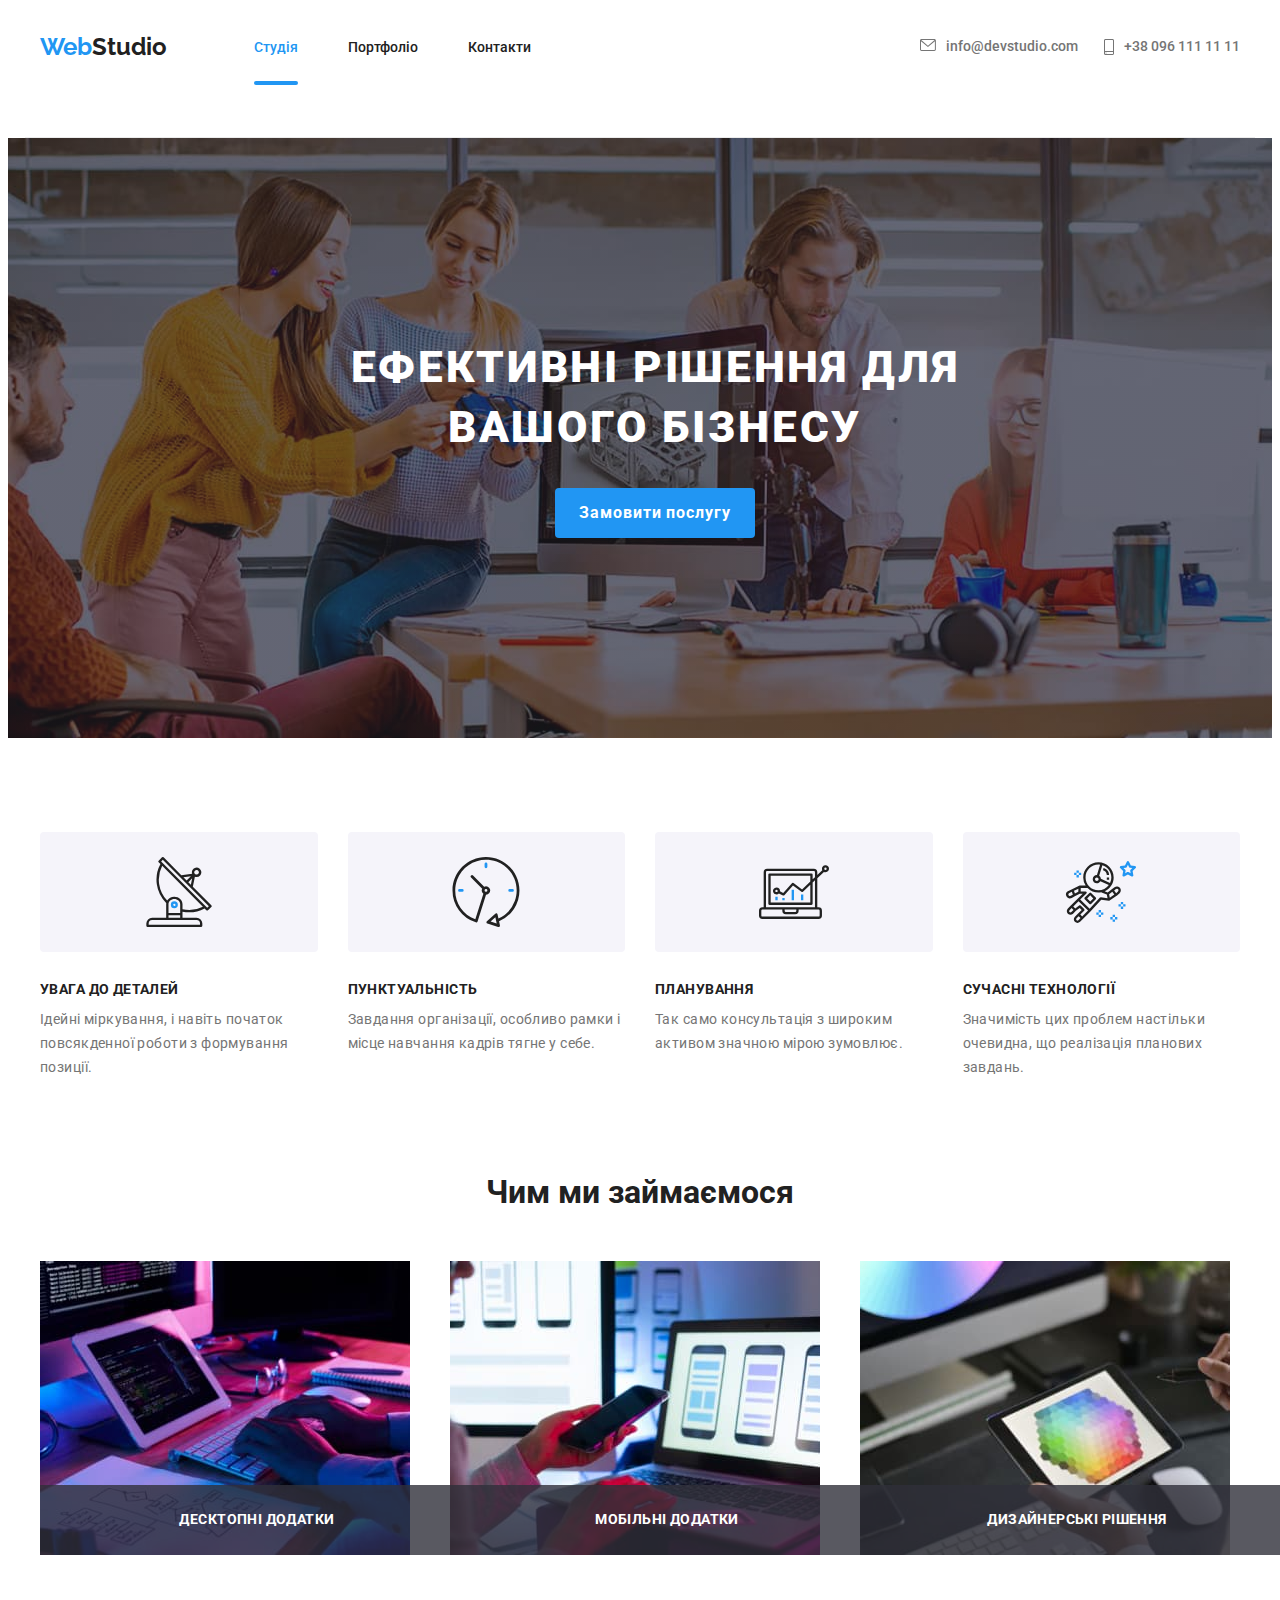
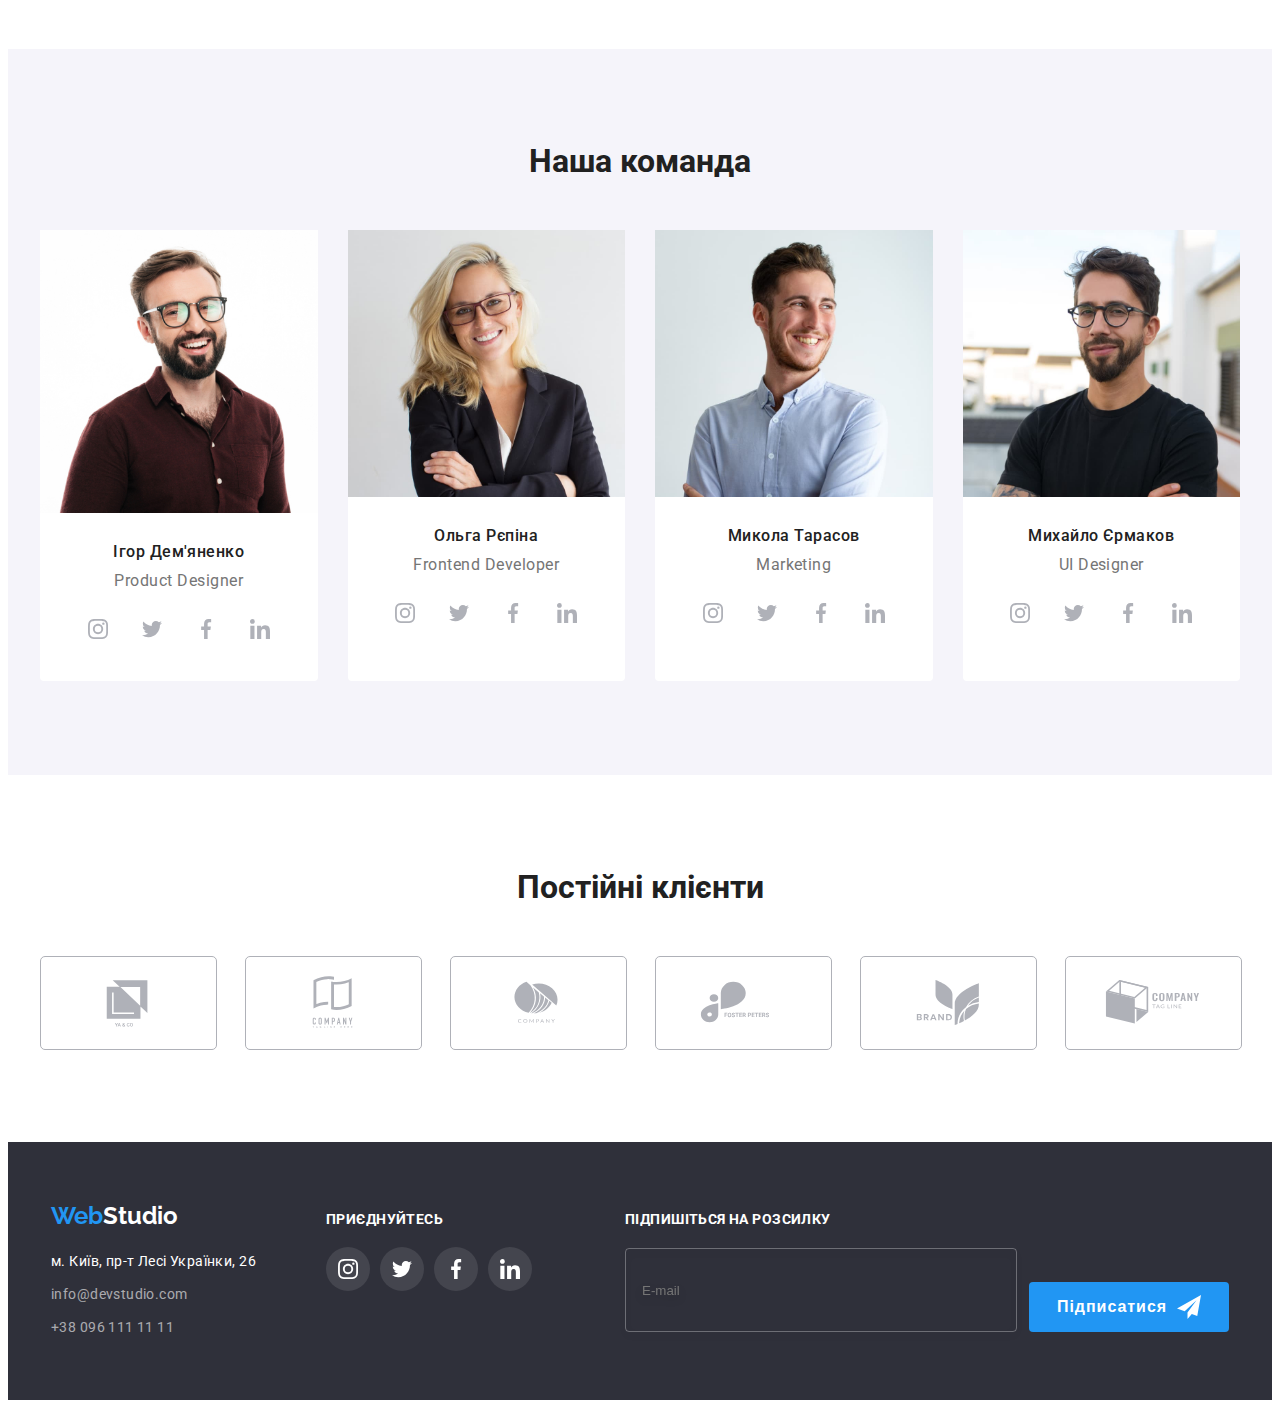
==== commit 23906061: "Додає ДЗ №8" ====
--- a/index.html
+++ b/index.html
@@ -138,7 +138,7 @@
           </button>
         </div>
       </section>
-      <section class="benefits">
+      <section class="benefits section">
         <div class="container">
           <h2 class="visually-hidden">Наші особливості</h2>
           <ul class="benefits__list-icon benefits__list list">
@@ -231,7 +231,14 @@
           <h2 class="title">Наша команда</h2>
           <ul class="team-list list">
             <li class="team-item">
-              <picture>
+              <source srcset="
+                    ./images/employee1.jpeg    1x,
+                    ./images/employee1-2X.jpeg 2x
+                    " media="(min-width: 1200px)" />
+                <source srcset="
+                    ./images/employee1-tab.jpeg    1x,
+                    ./images/employee1-tab-2X.jpeg 2x
+                    " media="(min-width: 768px)" />
                 <source
                   srcset="
                     ./images/employee1-mob.jpeg    1x,
@@ -239,20 +246,8 @@
                   "
                   media="(min-width: 480px)"
                 />
-                <source
-                  srcset="
-                    ./images/employee1-tab.jpeg    1x,
-                    ./images/employee1-tab-2X.jpeg 2x
-                  "
-                  media="(min-width: 768px)"
-                />
-                <source
-                  srcset="
-                    ./images/employee1.jpeg    1x,
-                    ./images/employee1-2X.jpeg 2x
-                  "
-                  media="(min-width: 768px)"
-                />
+                
+                
                 <img
                   src="./images/employee1-mob.jpeg"
                   alt="фото учасника команди"
@@ -297,6 +292,14 @@
             </li>
             <li class="team-item">
               <picture>
+                <source srcset="
+                                    ./images/employee2.jpeg    1x,
+                                    ./images/employee2-2X.jpeg 2x
+                                  " media="(min-width: 1200px)" />
+                <source srcset="
+                                    ./images/employee2-tab.jpeg    1x,
+                                    ./images/employee2-tab-2X.jpeg 2x
+                                  " media="(min-width: 768px)" />
                 <source
                   srcset="
                     ./images/employee2-mob.jpeg    1x,
@@ -304,20 +307,6 @@
                   "
                   media="(min-width: 480px)"
                 />
-                <source
-                  srcset="
-                    ./images/employee2-tab.jpeg    1x,
-                    ./images/employee2-tab-2X.jpeg 2x
-                  "
-                  media="(min-width: 768px)"
-                />
-                <source
-                  srcset="
-                    ./images/employee2.jpeg    1x,
-                    ./images/employee2-2X.jpeg 2x
-                  "
-                  media="(min-width: 768px)"
-                />
                 <img
                   src="./images/employee2-mob.jpeg"
                   alt="фото учасника команди"
@@ -362,6 +351,14 @@
             </li>
             <li class="team-item">
               <picture>
+                <source srcset="
+                ./images/employee3.jpeg    1x,
+                ./images/employee3-2X.jpeg 2x
+                " media="(min-width: 768px)" />
+                <source srcset="
+                ./images/employee3-tab.jpeg    1x,
+                ./images/employee3-tab-2X.jpeg 2x
+                " media="(min-width: 768px)" />
                 <source
                   srcset="
                     ./images/employee3-mob.jpeg    1x,
@@ -369,20 +366,6 @@
                   "
                   media="(min-width: 480px)"
                 />
-                <source
-                  srcset="
-                    ./images/employee3-tab.jpeg    1x,
-                    ./images/employee3-tab-2X.jpeg 2x
-                  "
-                  media="(min-width: 768px)"
-                />
-                <source
-                  srcset="
-                    ./images/employee3.jpeg    1x,
-                    ./images/employee3-2X.jpeg 2x
-                  "
-                  media="(min-width: 768px)"
-                />
                 <img
                   src="./images/employee3-mob.jpeg"
                   alt="фото учасника команди"
@@ -428,26 +411,23 @@
 
             <li class="team-item">
               <picture>
+                <source srcset="
+                ./images/employee4.jpeg    1x,
+                ./images/employee4-2X.jpeg 2x
+                " media="(min-width: 1200px)" />
+                <source
+                  srcset="
+                    ./images/employee4-tab.jpeg    1x,
+                    ./images/employee4-tab-2X.jpeg 2x
+                  "
+                  media="(min-width: 768px)"
+                />
                 <source
                   srcset="
                     ./images/employee4-mob.jpeg    1x,
                     ./images/employee4-mob-2X.jpeg 2x
                   "
                   media="(min-width: 480px)"
-                />
-                <source
-                  srcset="
-                    ./images/employee4-tab.jpeg    1x,
-                    ./images/employee4-tab-2X.jpeg 2x
-                  "
-                  media="(min-width: 768px)"
-                />
-                <source
-                  srcset="
-                    ./images/employee4.jpeg    1x,
-                    ./images/employee4-2X.jpeg 2x
-                  "
-                  media="(min-width: 768px)"
                 />
                 <img
                   src="./images/employee4-mob.jpeg"
@@ -612,7 +592,6 @@
             </ul>
           </div>
         </div>
-        <div class="footer-form">
           <form class="footer-form">
             <div class="footer-input-element">
               <label class="footer-label">
@@ -632,7 +611,6 @@
               </svg>
             </button>
           </form>
-        </div>
       </div>
     </footer>
     <div class="backdrop is-hidden" data-modal>
--- a/css/main.min.css
+++ b/css/main.min.css
@@ -1 +1 @@
-.header{border-bottom:1px solid var(--header-border);background-color:var(--primary-color)}@media screen and (min-width: 768px){.header{padding-top:26px;padding-bottom:26px}}@media screen and (min-width: 1200px){.header{padding-top:25px;padding-bottom:24px}}.header__container{display:flex;align-items:center;justify-content:space-between}.navigation{display:flex;align-items:center}.navigation__list{display:none;gap:50px}@media screen and (min-width: 768px){.navigation__list{display:flex;margin-left:87px}}.navigation__element{font-weight:500;font-size:14px;line-height:1.14;color:var(--primary-text-color);transition:color 250ms cubic-bezier(0.4, 0, 0.2, 1);position:relative}.navigation__element.current{color:var(--accent-text-color)}.navigation__element:hover,.navigation__element:focus{color:var(--accent-text-color)}.current::after{content:"";position:absolute;width:100%;height:4px;background:var(--accent-text-color);border-radius:2px;bottom:-23px;left:0}@media screen and (min-width: 1200px){.current::after{bottom:-30px}}.menu-open{margin-left:auto;border:none;background-color:var(--primary-color)}@media screen and (min-width: 768px){.menu-open{display:none}}.mob-menu{width:100vw;height:100vh;background-color:var(--primary-color);top:0;position:fixed;z-index:1;padding:10px 15px}.mob-menu>.mob-container{height:100%;display:flex;flex-direction:column;justify-content:space-between;overflow:auto}.menu-close{display:block;margin-left:auto;border:none;padding:0;margin-right:15px;background-color:var(--primary-color);transition:fill 250ms cubic-bezier(0.4, 0, 0.2, 1)}.menu-close:hover{fill:var(--accent-text-color)}.mob-menu-item:not(:last-child){margin-bottom:32px}.mob-menu-list{margin-bottom:40px}.mob-menu_link{font-weight:500;font-size:40px;line-height:1.17;letter-spacing:.02em;color:var(--primary-text-color);transition:color 250ms cubic-bezier(0.4, 0, 0.2, 1)}.mob-menu_link:hover,.mob-menu_link:focus{color:var(--accent-text-color)}.mob-contact-item:not(:last-child){margin-bottom:32px}.mob-contact-tel__link{font-weight:500;font-size:34px;line-height:1.17;letter-spacing:.02em;color:var(--accent-text-color)}.mob-contact-mail__link{font-weight:500;font-size:24px;line-height:1.17;letter-spacing:.02em;color:var(--color-contact)}.mob-soc{margin-top:64px;margin-bottom:48px;display:flex}.mob-soc_link{font-weight:500;font-size:18px;line-height:1.2;letter-spacing:.02em;color:var(--accent-text-color);padding-right:10px;padding-left:10px;border-right:1px solid rgba(33,33,33,.2)}.logo{font-family:"Raleway",sans-serif;font-weight:700;font-size:24px;line-height:1.16;color:var(--accent-text-color);margin:0 auto}.logo--text-dark{color:var(--primary-text-color)}.logo--text-light{color:var(--primary-color)}.contact{font-weight:500;font-size:14px;line-height:1.14;display:none;flex-direction:column;gap:10px}@media screen and (min-width: 768px){.contact{display:flex}}@media screen and (min-width: 1200px){.contact{gap:26px;flex-direction:row}}.contact__element{font-weight:500;font-size:14px;line-height:1.14;color:var(--color-contact);transition:color 250ms cubic-bezier(0.4, 0, 0.2, 1)}.contact__element:hover,.contact__element:focus{color:var(--accent-text-color)}.contact__link{display:flex}.contact__icon{margin-right:10px;fill:currentColor}.hero-section{padding:118px;background-image:linear-gradient(rgba(47, 48, 58, 0.4), rgba(47, 48, 58, 0.4)),url(../images/bg_hero-mob.jpg);background-repeat:no-repeat;background-position:center;background-size:cover;max-width:1600px;margin:0 auto}@media(min-device-pixel-ratio: 2),(-webkit-min-device-pixel-ratio: 2),(min-resolution: 192dpi),(min-resolution: 2dppx){.hero-section{background-image:linear-gradient(rgba(47, 48, 58, 0.4), rgba(47, 48, 58, 0.4)),url(../images/bg_hero-mob-2X.jpg)}}@media screen and (min-width: 768px){.hero-section{padding:204px;background-image:linear-gradient(rgba(47, 48, 58, 0.4), rgba(47, 48, 58, 0.4)),url(../images/bg_hero-tab.jpg)}}@media screen and (min-width: 768px)and (min-device-pixel-ratio: 2),screen and (min-width: 768px)and (-webkit-min-device-pixel-ratio: 2),screen and (min-width: 768px)and (min-resolution: 192dpi),screen and (min-width: 768px)and (min-resolution: 2dppx){.hero-section{background-image:linear-gradient(rgba(47, 48, 58, 0.4), rgba(47, 48, 58, 0.4)),url(../images/bg_hero-tab-2X.jpg)}}@media screen and (min-width: 1200px){.hero-section{padding:200px;background-image:linear-gradient(rgba(47, 48, 58, 0.4), rgba(47, 48, 58, 0.4)),url(../images/bg_hero.jpg)}}.hero-container{display:flex;align-items:center;flex-direction:column;width:1600px}.hero__primary-title{font-weight:900;font-size:26px;line-height:1.61;max-width:360px;letter-spacing:.06em;text-transform:uppercase;color:var(--primary-color);margin-bottom:30px;text-align:center}@media screen and (min-width: 1200px){.hero__primary-title{font-size:44px;line-height:1.36;max-width:690px}}.hero__btn{font-family:inherit;font-weight:700;font-size:16px;line-height:1.88;display:block;margin:0 auto;padding:10px 24px;border:none;transition:background-color 250ms cubic-bezier(0.4, 0, 0.2, 1),color 250ms cubic-bezier(0.4, 0, 0.2, 1)}@media screen and (max-width: 1200px){.hero__btn{padding:10px 32px}}.hero__btn.primary{border-radius:4px;color:var(--primary-color);background-color:var(--accent-text-color)}.hero__btn.primary:hover,.hero__btn.primary:focus{background-color:var(--background-hero-btn)}.benefits__list-icon{display:flex;justify-content:center;align-items:center;gap:30px;align-items:baseline}.benefits__item{background-color:var(--background-icon);width:100%;height:120px;border-radius:4px;display:flex;justify-content:center;align-items:center;flex-direction:column;margin-bottom:30px}.benefits{padding-bottom:0;padding-top:92px}.benefits__list{display:flex;flex-wrap:wrap;gap:30px}.benefits__list-item{width:100%}@media screen and (min-width: 768px){.benefits__list-item{width:calc((100% - 30px)/2)}}@media screen and (min-width: 1200px){.benefits__list-item{width:calc((100% - 90px)/4)}}.benefits__title-secondary{font-size:14px;line-height:1.14;letter-spacing:.03em;text-transform:uppercase;color:var(--primary-text-color);margin-bottom:10px;text-align:center}@media screen and (min-width: 768px){.benefits__title-secondary{text-align:left}}.benefits__pre-title{font-weight:400;font-size:14px;line-height:1.71;letter-spacing:.03em}.pic-section{display:none}@media screen and (min-width: 1200px){.pic-section{display:flex}}.pic__list{display:flex;gap:30px}.pic__item{width:calc((100% - 60px)/3);position:relative}.pic__bottom-text{position:absolute;bottom:0;font-weight:700;font-size:14px;line-height:1.14;text-align:center;letter-spacing:.03em;text-transform:uppercase;color:var(--primary-color);padding:27px;background-color:var(--background-bottom-text);width:100%}.team-list{display:flex;flex-wrap:wrap;gap:30px}.team-section{background-color:var(--background-color-team)}.team-item{width:100%;background-color:var(--background-img-team);border-radius:0px 0px 4px 4px;transition:box-shadow 250ms cubic-bezier(0.4, 0, 0.2, 1)}.team-item:hover,.team-item:focus{box-shadow:0px 1px 3px rgba(0,0,0,.12),0px 1px 1px rgba(0,0,0,.14),0px 2px 1px rgba(0,0,0,.2)}@media screen and (min-width: 768px){.team-item{width:calc((100% - 30px)/2)}}@media screen and (min-width: 1200px){.team-item{width:calc((100% - 90px)/4)}}.team{padding-top:30px;padding-bottom:30px;text-align:center}.name{font-weight:500;font-size:16px;line-height:1.18;letter-spacing:.03em;color:var(--primary-text-color);margin-bottom:10px}.position{font-weight:400;font-size:16px;line-height:1.18;letter-spacing:.03em}.team-soc-list{display:flex;justify-content:center;gap:10px;margin-top:16px}.team-soc-item{width:44px;height:44px}.team-soc-link{width:100%;height:100%;border-radius:50%;display:flex;justify-content:center;align-items:center;color:var(--icon-color);transition:background-color 250ms cubic-bezier(0.4, 0, 0.2, 1),color 250ms cubic-bezier(0.4, 0, 0.2, 1)}.team-soc-link:focus,.team-soc-link:hover{background-color:var(--accent-text-color);color:var(--primary-color)}.team-soc-icon{fill:currentColor}.client-list{display:flex;flex-wrap:wrap;gap:30px}.client-item{width:calc((100% - 30px)/2);height:92px}@media screen and (min-width: 768px){.client-item{width:calc((100% - 60px)/3)}}@media screen and (min-width: 1200px){.client-item{width:calc((100% - 150px)/6)}}.client-link{width:100%;height:100%;border:1px solid var(--border-client);border-radius:5px;display:block;display:flex;justify-content:center;align-items:center;color:var(--icon-color);transition:color 250ms cubic-bezier(0.4, 0, 0.2, 1),border-color 250ms cubic-bezier(0.4, 0, 0.2, 1)}.client-link:hover,.client-link:focus{color:var(--accent-text-color);border-color:var(--accent-text-color)}.client-icon{fill:currentColor}.button-filter.primary{font-family:inherit;border-radius:4px;border:rgba(0,0,0,0);background-color:var(--background-filter-btn)}.button-filter{font-weight:500;font-size:16px;line-height:1.18;padding:6px 22px;transition:background-color 250ms cubic-bezier(0.4, 0, 0.2, 1),color 250ms cubic-bezier(0.4, 0, 0.2, 1),box-shadow 250ms cubic-bezier(0.4, 0, 0.2, 1)}.button-filter:hover,.button-filter:focus{background-color:var(--accent-text-color);color:var(--primary-color);box-shadow:0px 3px 1px rgba(0,0,0,.1),0px 1px 2px rgba(0,0,0,.08),0px 2px 2px rgba(0,0,0,.12)}.filter-list{display:flex;margin-bottom:50px;gap:8px;justify-content:center;border-radius:4px}.portfolio-list{display:flex;flex-wrap:wrap;gap:30px}.portfolio-item{width:calc((100% - 60px)/3);transition:box-shadow 250ms cubic-bezier(0.4, 0, 0.2, 1)}.portfolio-item:hover,.portfolio-item:focus{box-shadow:0px 1px 1px rgba(0,0,0,.12),0px 4px 4px rgba(0,0,0,.06),1px 4px 6px rgba(0,0,0,.16)}.portfolio-top-wrap{position:relative;overflow:hidden}.portfolio-top-text{position:absolute;top:0;padding:24px 63px;font-size:18px;line-height:1.56;letter-spacing:.03em;color:var(--primary-color);background-color:var(--portfolio-background-color);height:100%;transform:translateY(100%);transition:transform 250ms cubic-bezier(0.4, 0, 0.2, 1)}.portfolio-item:hover .portfolio-top-text{transform:translateY(0)}.site{padding:24px 20px;border:1px solid var(--portfolio-border);border-top:none}.name-project{font-weight:700;font-size:18px;line-height:2;letter-spacing:.06em;margin-bottom:4px;color:var(--primary-text-color)}.project{font-size:16px;line-height:1.86;letter-spacing:.03em;color:var(--color-contact)}.logo-footer{margin-right:0}.footer-item{margin-bottom:9px}.footer{width:100%;padding-top:60px;padding-bottom:60px;background:var(--background-hero)}.footer-address{margin-top:20px;text-align:center}@media screen and (min-width: 1200px){.footer-address{text-align:left}}.street{font-size:14px;line-height:1.71;letter-spacing:.03em;margin-bottom:9px;color:var(--primary-color);transition:color 250ms cubic-bezier(0.4, 0, 0.2, 1)}.street:hover,.street:focus{color:var(--accent-text-color)}.contact-footer{font-size:14px;line-height:1.71;letter-spacing:.03em;color:var(--footer-color-contact);transition:color 250ms cubic-bezier(0.4, 0, 0.2, 1)}.contact-footer:not(:last-child){margin-bottom:9px}.contact-footer:hover,.contact-footer:focus{color:var(--accent-text-color)}.pre-title-footer{font-weight:700;font-size:14px;line-height:16px;letter-spacing:.03em;text-transform:uppercase;color:var(--primary-color);margin-bottom:20px;text-align:center}@media screen and (min-width: 1200px){.pre-title-footer{text-align:left}}.address{text-align:center}@media screen and (min-width: 1200px){.address{text-align:left}}.contact-wrap{display:flex;flex-direction:column;gap:70px;align-items:baseline;margin-bottom:60px}@media screen and (min-width: 768px){.contact-wrap{flex-direction:row;gap:165px}}@media screen and (min-width: 1200px){.contact-wrap{gap:70px;margin-bottom:0}}.title-footer{text-transform:uppercase;color:var(--primary-color);margin-bottom:20px}.footer-soc-list{display:flex;gap:10px}.footer-soc-item{width:44px;height:44px}.footer-soc-link{width:100%;height:100%;background-color:var(--bckground-soc-footer);border-radius:50%;display:flex;justify-content:center;align-items:center;transition:background-color 250ms cubic-bezier(0.4, 0, 0.2, 1)}.footer-soc-link:hover,.footer-soc-link:focus{background-color:var(--accent-text-color)}.footer-soc-icon{fill:var(--primary-color)}.footer-container{display:flex;align-items:center;justify-content:center;flex-direction:column}@media screen and (min-width: 1200px){.footer-container{align-items:baseline;flex-direction:row}}.footer-form{width:570px;display:flex;gap:12px;align-items:flex-end;text-align:center;flex-direction:column;align-items:center;justify-content:start}@media screen and (min-width: 1200px){.footer-form{display:flex;gap:12px;align-items:flex-end;margin-left:93px;justify-content:center;text-align:left}}.footer-label{font-weight:700;font-size:14px;line-height:1.14;letter-spacing:.03em;text-transform:uppercase;color:var(--primary-color);margin-bottom:20px}.footer-input{width:450px;height:50px;background-color:rgba(0,0,0,0);border:1px solid rgba(255,255,255,.3);filter:drop-shadow(0px 4px 4px rgba(0, 0, 0, 0.15));border-radius:4px;padding:16px;outline:none;transition:border 250ms cubic-bezier(0.4, 0, 0.2, 1)}.footer-input:focus,.footer-input:hover{border:1px solid var(--accent-text-color)}@media screen and (min-width: 1200px){.footer-input{width:358px}}.footer-label span{display:block;margin-bottom:20px}.footer-send{width:200px;height:50px;margin-top:20px;border-radius:4px;font-weight:700;font-size:16px;line-height:1.85;letter-spacing:.06em;color:var(--primary-color);background-color:var(--accent-text-color);border:none;fill:var(--primary-color);transition:background-color 250ms cubic-bezier(0.4, 0, 0.2, 1),box-shadow 250ms cubic-bezier(0.4, 0, 0.2, 1)}.footer-send:hover,.footer-send:focus{background-color:var(--background-hero-btn);box-shadow:0px 4px 4px rgba(0,0,0,.15)}@media screen and (min-width: 1200px){.footer-send{display:flex;align-items:center;justify-content:center;gap:10px}}.backdrop{width:100%;height:100%;background-color:var(--backdrop-background);position:fixed;top:0;transition:opacity 250ms cubic-bezier(0.4, 0, 0.2, 1),visibility 250ms cubic-bezier(0.4, 0, 0.2, 1)}.modal{width:450px;min-height:581px;background-color:var(--primary-color);position:absolute;top:50%;left:50%;border-radius:4px;transform:translate(-50%, -50%) scale(1);transition:transform 250ms cubic-bezier(0.4, 0, 0.2, 1);padding:40px}@media screen and (min-width: 1200px){.modal{width:528px}}.modal-title{font-weight:700;font-size:20px;line-height:1.15;text-align:center;letter-spacing:.03em;color:var(--primary-text-color);text-align:center;margin-bottom:12px}.modal-input{width:100%;height:40px;border:1px solid rgba(33,33,33,.2);border-radius:4px;padding-left:30px;outline:rgba(0,0,0,0);transition:border-color 250ms cubic-bezier(0.4, 0, 0.2, 1)}.modal-input:focus{border-color:var(--accent-text-color)}.modal-input:focus+.input-icon{fill:var(--accent-text-color)}.input-element{margin-bottom:10px}.input-wrap{position:relative}.input-icon{position:absolute;left:12px;top:50%;transform:translateY(-50%);transition:fill 250ms cubic-bezier(0.4, 0, 0.2, 1)}.input-label{font-weight:400;font-size:12px;line-height:1.17;letter-spacing:.01em;color:var(--color-contact)}.input-label span{display:block;margin-bottom:4px}.modal-comment{width:100%;height:120px;border:1px solid rgba(33,33,33,.2);border-radius:4px;padding:12px 16px;resize:none;outline:none;transition:border 250ms cubic-bezier(0.4, 0, 0.2, 1)}.modal-comment:hover,.modal-comment:focus{border:1px solid var(--accent-text-color)}.modal-comment::-moz-placeholder{font-size:12px;line-height:1.17;letter-spacing:.01em;color:var(--placeholder-color-text)}.modal-comment:-ms-input-placeholder{font-size:12px;line-height:1.17;letter-spacing:.01em;color:var(--placeholder-color-text)}.modal-comment::placeholder{font-size:12px;line-height:1.17;letter-spacing:.01em;color:var(--placeholder-color-text)}.checkbox-link{color:var(--accent-text-color)}.check-text{font-size:12px;line-height:1.17;letter-spacing:.03em;color:var(--color-contact);display:flex;align-items:center;justify-content:center}@media screen and (min-width: 1200px){.check-text{font-size:14px;line-height:1.71}}.check-text span{content:"";width:16px;height:15px;border:2px solid var(--primary-text-color);border-radius:3px;margin-right:8px;display:flex;align-items:center;justify-content:center;fill:rgba(0,0,0,0)}.input-check:checked+.check-text span{background-color:var(--accent-text-color);border:rgba(0,0,0,0);fill:var(--primary-color)}.check-wrap{margin-top:20px}.modal-send{font-weight:700;font-size:16px;line-height:1.87;color:var(--primary-color);width:200px;height:50px;display:flex;align-items:center;justify-content:center;border:none;background-color:var(--accent-text-color);box-shadow:0px 4px 4px rgba(0,0,0,.15);border-radius:4px;transition:background-color 250ms cubic-bezier(0.4, 0, 0.2, 1),box-shadow 250ms cubic-bezier(0.4, 0, 0.2, 1)}.modal-send:hover,.modal-send:focus{background-color:var(--background-hero-btn);box-shadow:0px 4px 4px rgba(0,0,0,.15)}.modal-btn{display:flex;align-items:center;justify-content:center;margin-top:30px}.backdrop.is-hidden .modal{transform:translate(-50%, -50%) scale(0)}.modal-close{width:30px;height:30px;background-color:rgba(0,0,0,0);border:1px solid rgba(0,0,0,.1);border-radius:50%;position:absolute;right:10px;top:10px;display:flex;align-items:center;justify-content:center;outline:none;transition:fill 250ms cubic-bezier(0.4, 0, 0.2, 1),border 250ms cubic-bezier(0.4, 0, 0.2, 1)}.modal-close:hover,.modal-close:focus{fill:var(--accent-text-color);border:1px solid var(--accent-text-color)}p,h1,h2,h3,h4,h5,h6{margin:0}ul,ol{margin:0;padding-left:0}button{cursor:pointer}address{font-style:normal}img{display:block;height:auto;max-width:100%}.container{width:100%;padding-right:15px;padding-left:15px;margin:0 auto}@media screen and (min-width: 320px){.container{max-width:320px}}@media screen and (min-width: 768px){.container{max-width:768px}}@media screen and (min-width: 1200px){.container{max-width:1200px}}.section{padding-top:60px;padding-bottom:60px}@media screen and (min-width: 1200px){.section{padding-top:94px;padding-bottom:94px}}.list{list-style-type:none}.link{text-decoration:none}.title{font-weight:700;font-size:36px;line-height:1.16;color:var(--primary-text-color);margin-bottom:50px;text-align:center}.title{font-weight:700;font-size:36px;line-height:1.16;color:var(--primary-text-color);margin-bottom:50px;text-align:center}.is-hidden{opacity:0;visibility:hidden;pointer-events:none}.visually-hidden{position:absolute;white-space:nowrap;width:1px;height:1px;overflow:hidden;border:0;padding:0;clip:rect(0 0 0 0);-webkit-clip-path:inset(50%);clip-path:inset(50%);margin:-1px}body{background-color:var(--primary-color);font-family:"Roboto",sans-serif;color:var(--color-contact)}:root{--bckground-soc-footer: rgba(255, 255, 255, 0.1);--border-client: #AFB1B8;--icon-color: #AFB1B8;--background-icon: #F5F4FA;--primary-color: #FFFFFF;--primary-text-color: #212121;--accent-text-color: #2196F3;--color-contact: #757575;--background-hero: #2F303A;--background-filter-btn: #F5F4FA;--footer-color-contact: rgba(255, 255, 255, 0.6);--background-hero-btn: #188CE8;--background-color-team: #F5F4FA;--background-img-team: #FFFFFF;--header-border: #ECECEC;--portfolio-border: #EEEEEE;--background-bottom-text: rgba(47, 48, 58, 0.8);--portfolio-background-color: rgba(33, 150, 243, 0.9);--backdrop-background: rgba(0, 0, 0, 0.2);--placeholder-color-text: rgba(117, 117, 117, 0.5)}/*# sourceMappingURL=main.min.css.map */+.header{height:60px;padding-top:10px;padding-bottom:10px;border-bottom:1px solid var(--header-border);background-color:var(--primary-color)}@media screen and (min-width: 768px){.header{height:80px;padding-top:21px;padding-bottom:21px}}@media screen and (min-width: 1200px){.header{padding-top:25px;padding-bottom:24px}}.header__container{display:flex;align-items:center;justify-content:space-between}.navigation{display:flex;align-items:center}.navigation__list{display:none;gap:50px}@media screen and (min-width: 768px){.navigation__list{display:flex;margin-left:87px}}.navigation__element{font-weight:500;font-size:14px;line-height:1.14;color:var(--primary-text-color);transition:color 250ms cubic-bezier(0.4, 0, 0.2, 1);position:relative}.navigation__element.current{color:var(--accent-text-color)}.navigation__element:hover,.navigation__element:focus{color:var(--accent-text-color)}.current::after{content:"";position:absolute;width:100%;height:4px;background:var(--accent-text-color);border-radius:2px;bottom:-35px;left:0}@media screen and (min-width: 1200px){.current::after{bottom:-30px}}.menu-open{border:none;background-color:var(--primary-color)}@media screen and (min-width: 768px){.menu-open{display:none}}.mob-menu{width:100vw;height:100vh;background-color:var(--primary-color);top:0;left:0;position:fixed;z-index:1;padding:10px 15px}.mob-menu>.mob-container{height:100%;display:flex;flex-direction:column;justify-content:space-between;overflow:auto}.menu-close{display:block;margin-left:auto;border:none;padding:0;margin-right:15px;background-color:var(--primary-color);transition:fill 250ms cubic-bezier(0.4, 0, 0.2, 1)}.menu-close:hover{fill:var(--accent-text-color)}.mob-menu-item:not(:last-child){margin-bottom:32px}.mob-menu-list{margin-bottom:40px}.mob-menu_link{font-weight:500;font-size:40px;line-height:1.17;letter-spacing:.02em;color:var(--primary-text-color);transition:color 250ms cubic-bezier(0.4, 0, 0.2, 1)}.mob-menu_link:hover,.mob-menu_link:focus{color:var(--accent-text-color)}.mob-contact-item:not(:last-child){margin-bottom:32px}.mob-contact-tel__link{font-weight:500;font-size:34px;line-height:1.17;letter-spacing:.02em;color:var(--accent-text-color)}.mob-contact-mail__link{font-weight:500;font-size:24px;line-height:1.17;letter-spacing:.02em;color:var(--color-contact)}.mob-soc{margin-top:64px;margin-bottom:48px;display:flex}.mob-soc_link{font-weight:500;font-size:18px;line-height:1.2;letter-spacing:.02em;color:var(--accent-text-color);padding-right:10px;padding-left:10px;border-right:1px solid rgba(33,33,33,.2)}.logo{font-family:"Raleway",sans-serif;font-weight:700;font-size:24px;line-height:1.16;color:var(--accent-text-color);margin:0 auto}.logo--text-dark{color:var(--primary-text-color)}.logo--text-light{color:var(--primary-color)}.contact{font-weight:500;font-size:14px;line-height:1.14;display:none;flex-direction:column;gap:10px}@media screen and (min-width: 768px){.contact{display:flex}}@media screen and (min-width: 1200px){.contact{gap:26px;flex-direction:row}}.contact__element{font-weight:500;font-size:14px;line-height:1.14;color:var(--color-contact);transition:color 250ms cubic-bezier(0.4, 0, 0.2, 1)}.contact__element:hover,.contact__element:focus{color:var(--accent-text-color)}.contact__link{display:flex}.contact__icon{margin-right:10px;fill:currentColor}.hero-section{padding:118px 60px;background-image:linear-gradient(rgba(47, 48, 58, 0.4), rgba(47, 48, 58, 0.4)),url(../images/bg_hero-mob.jpg);background-repeat:no-repeat;background-position:center;background-size:cover;max-width:1600px;margin:0 auto}@media(min-device-pixel-ratio: 2),(-webkit-min-device-pixel-ratio: 2),(min-resolution: 192dpi),(min-resolution: 2dppx){.hero-section{background-image:linear-gradient(rgba(47, 48, 58, 0.4), rgba(47, 48, 58, 0.4)),url(../images/bg_hero-mob-2X.jpg)}}@media screen and (min-width: 768px){.hero-section{padding:118px;background-image:linear-gradient(rgba(47, 48, 58, 0.4), rgba(47, 48, 58, 0.4)),url(../images/bg_hero-tab.jpg)}}@media screen and (min-width: 768px)and (min-device-pixel-ratio: 2),screen and (min-width: 768px)and (-webkit-min-device-pixel-ratio: 2),screen and (min-width: 768px)and (min-resolution: 192dpi),screen and (min-width: 768px)and (min-resolution: 2dppx){.hero-section{background-image:linear-gradient(rgba(47, 48, 58, 0.4), rgba(47, 48, 58, 0.4)),url(../images/bg_hero-tab-2X.jpg)}}@media screen and (min-width: 1200px){.hero-section{padding:200px;background-image:linear-gradient(rgba(47, 48, 58, 0.4), rgba(47, 48, 58, 0.4)),url(../images/bg_hero.jpg)}}.hero-container{display:flex;align-items:center;flex-direction:column;width:1600px}.hero__primary-title{font-weight:900;font-size:26px;line-height:1.61;max-width:360px;letter-spacing:.06em;text-transform:uppercase;color:var(--primary-color);margin-bottom:30px;text-align:center}@media screen and (min-width: 1200px){.hero__primary-title{font-size:44px;line-height:1.36;max-width:690px}}.hero__btn{width:200px;font-family:inherit;font-weight:700;font-size:16px;line-height:1.88;display:block;padding:10px 22px;text-align:center;border:none;letter-spacing:.06em;transition:background-color 250ms cubic-bezier(0.4, 0, 0.2, 1),color 250ms cubic-bezier(0.4, 0, 0.2, 1)}.hero__btn.primary{border-radius:4px;color:var(--primary-color);background-color:var(--accent-text-color)}.hero__btn.primary:hover,.hero__btn.primary:focus{background-color:var(--background-hero-btn)}.benefits__list-icon{display:flex;justify-content:center;align-items:center;gap:30px;align-items:baseline}.benefits__item{background-color:var(--background-icon);width:100%;height:120px;border-radius:4px;display:flex;justify-content:center;align-items:center;flex-direction:column;margin-bottom:30px}.benefits.section{padding-bottom:60px}@media screen and (min-width: 1200px){.benefits.section{padding-bottom:0}}.benefits__list{display:flex;flex-wrap:wrap;gap:30px}.benefits__list-item{width:100%}@media screen and (min-width: 768px){.benefits__list-item{width:calc((100% - 30px)/2)}}@media screen and (min-width: 1200px){.benefits__list-item{width:calc((100% - 90px)/4)}}.benefits__title-secondary{font-size:14px;line-height:1.14;letter-spacing:.03em;text-transform:uppercase;color:var(--primary-text-color);margin-bottom:10px;text-align:center}@media screen and (min-width: 768px){.benefits__title-secondary{text-align:left}}.benefits__pre-title{font-weight:400;font-size:14px;line-height:1.71;letter-spacing:.03em}.pic-section{display:none}@media screen and (min-width: 1200px){.pic-section{display:flex}}.pic__list{display:flex;gap:30px}.pic__item{width:calc((100% - 60px)/3);position:relative}.pic__bottom-text{position:absolute;bottom:0;font-weight:700;font-size:14px;line-height:1.14;text-align:center;letter-spacing:.03em;text-transform:uppercase;color:var(--primary-color);padding:27px;background-color:var(--background-bottom-text);width:100%}.team-list{display:flex;flex-wrap:wrap;gap:30px}.team-section{background-color:var(--background-color-team)}.team-item{width:100%;background-color:var(--background-img-team);border-radius:0px 0px 4px 4px;transition:box-shadow 250ms cubic-bezier(0.4, 0, 0.2, 1)}.team-item:hover,.team-item:focus{box-shadow:0px 1px 3px rgba(0,0,0,.12),0px 1px 1px rgba(0,0,0,.14),0px 2px 1px rgba(0,0,0,.2)}@media screen and (min-width: 768px){.team-item{width:calc((100% - 30px)/2)}}@media screen and (min-width: 1200px){.team-item{width:calc((100% - 90px)/4)}}.team{padding-top:30px;padding-bottom:30px;text-align:center}.name{font-weight:500;font-size:16px;line-height:1.18;letter-spacing:.03em;color:var(--primary-text-color);margin-bottom:10px}.position{font-weight:400;font-size:16px;line-height:1.18;letter-spacing:.03em}.team-soc-list{display:flex;justify-content:center;gap:10px;margin-top:16px}.team-soc-item{width:44px;height:44px}.team-soc-link{width:100%;height:100%;border-radius:50%;display:flex;justify-content:center;align-items:center;color:var(--icon-color);transition:background-color 250ms cubic-bezier(0.4, 0, 0.2, 1),color 250ms cubic-bezier(0.4, 0, 0.2, 1)}.team-soc-link:focus,.team-soc-link:hover{background-color:var(--accent-text-color);color:var(--primary-color)}.team-soc-icon{fill:currentColor}.client-list{display:flex;flex-wrap:wrap;gap:30px}.client-item{width:calc((100% - 30px)/2);height:92px}@media screen and (min-width: 768px){.client-item{width:calc((100% - 60px)/3)}}@media screen and (min-width: 1200px){.client-item{width:calc((100% - 150px)/6)}}.client-link{width:100%;height:100%;border:1px solid var(--border-client);border-radius:5px;display:block;display:flex;justify-content:center;align-items:center;color:var(--icon-color);transition:color 250ms cubic-bezier(0.4, 0, 0.2, 1),border-color 250ms cubic-bezier(0.4, 0, 0.2, 1)}.client-link:hover,.client-link:focus{color:var(--accent-text-color);border-color:var(--accent-text-color)}.client-icon{fill:currentColor}.button-filter.primary{font-family:inherit;border-radius:4px;border:rgba(0,0,0,0);background-color:var(--background-filter-btn)}.button-filter{font-weight:500;font-size:16px;line-height:1.18;padding:6px 22px;transition:background-color 250ms cubic-bezier(0.4, 0, 0.2, 1),color 250ms cubic-bezier(0.4, 0, 0.2, 1),box-shadow 250ms cubic-bezier(0.4, 0, 0.2, 1)}.button-filter:hover,.button-filter:focus{background-color:var(--accent-text-color);color:var(--primary-color);box-shadow:0px 3px 1px rgba(0,0,0,.1),0px 1px 2px rgba(0,0,0,.08),0px 2px 2px rgba(0,0,0,.12)}.filter-list{display:flex;margin-bottom:50px;gap:8px;justify-content:center;border-radius:4px}.portfolio-list{display:flex;flex-wrap:wrap;gap:30px}.portfolio-item{width:calc((100% - 60px)/3);transition:box-shadow 250ms cubic-bezier(0.4, 0, 0.2, 1)}.portfolio-item:hover,.portfolio-item:focus{box-shadow:0px 1px 1px rgba(0,0,0,.12),0px 4px 4px rgba(0,0,0,.06),1px 4px 6px rgba(0,0,0,.16)}.portfolio-top-wrap{position:relative;overflow:hidden}.portfolio-top-text{position:absolute;top:0;padding:24px 63px;font-size:18px;line-height:1.56;letter-spacing:.03em;color:var(--primary-color);background-color:var(--portfolio-background-color);height:100%;transform:translateY(100%);transition:transform 250ms cubic-bezier(0.4, 0, 0.2, 1)}.portfolio-item:hover .portfolio-top-text{transform:translateY(0)}.site{padding:24px 20px;border:1px solid var(--portfolio-border);border-top:none}.name-project{font-weight:700;font-size:18px;line-height:2;letter-spacing:.06em;margin-bottom:4px;color:var(--primary-text-color)}.project{font-size:16px;line-height:1.86;letter-spacing:.03em;color:var(--color-contact)}.logo-footer{margin-right:0}.footer-item{margin-bottom:9px}.footer{width:100%;padding-top:60px;padding-bottom:60px;background:var(--background-hero)}.footer-address{margin-top:20px;text-align:center}@media screen and (min-width: 1200px){.footer-address{text-align:left}}.street{font-size:14px;line-height:1.71;letter-spacing:.03em;margin-bottom:9px;color:var(--primary-color);transition:color 250ms cubic-bezier(0.4, 0, 0.2, 1)}.street:hover,.street:focus{color:var(--accent-text-color)}.contact-footer{font-size:14px;line-height:1.71;letter-spacing:.03em;color:var(--footer-color-contact);transition:color 250ms cubic-bezier(0.4, 0, 0.2, 1)}.contact-footer:not(:last-child){margin-bottom:9px}.contact-footer:hover,.contact-footer:focus{color:var(--accent-text-color)}.pre-title-footer{font-weight:700;font-size:14px;line-height:16px;letter-spacing:.03em;text-transform:uppercase;color:var(--primary-color);margin-bottom:20px;text-align:center}@media screen and (min-width: 1200px){.pre-title-footer{text-align:left}}.address{text-align:center}@media screen and (min-width: 1200px){.address{text-align:left}}.contact-wrap{display:flex;flex-direction:column;gap:70px;align-items:baseline;margin-bottom:60px}@media screen and (min-width: 768px){.contact-wrap{flex-direction:row;gap:165px}}@media screen and (min-width: 1200px){.contact-wrap{gap:70px;margin-bottom:0}}.title-footer{text-transform:uppercase;color:var(--primary-color);margin-bottom:20px}.footer-soc-list{display:flex;gap:10px}.footer-soc-item{width:44px;height:44px}.footer-soc-link{width:100%;height:100%;background-color:var(--bckground-soc-footer);border-radius:50%;display:flex;justify-content:center;align-items:center;transition:background-color 250ms cubic-bezier(0.4, 0, 0.2, 1)}.footer-soc-link:hover,.footer-soc-link:focus{background-color:var(--accent-text-color)}.footer-soc-icon{fill:var(--primary-color)}.footer-container{display:flex;align-items:center;justify-content:center;flex-direction:column}@media screen and (min-width: 1200px){.footer-container{align-items:baseline;flex-direction:row}}.footer-form{display:flex;gap:12px;align-items:flex-end;text-align:center;flex-direction:column;align-items:center;justify-content:start}@media screen and (min-width: 1200px){.footer-form{display:flex;gap:12px;align-items:flex-end;margin-left:93px;justify-content:center;text-align:left;flex-direction:row}}.footer-label{font-weight:700;font-size:14px;line-height:1.14;letter-spacing:.03em;text-transform:uppercase;color:var(--primary-color);margin-bottom:20px}.footer-input{width:450px;height:50px;background-color:rgba(0,0,0,0);border:1px solid rgba(255,255,255,.3);filter:drop-shadow(0px 4px 4px rgba(0, 0, 0, 0.15));border-radius:4px;padding:16px;outline:none;transition:border 250ms cubic-bezier(0.4, 0, 0.2, 1)}.footer-input:focus,.footer-input:hover{border:1px solid var(--accent-text-color)}@media screen and (min-width: 1200px){.footer-input{width:358px}}.footer-label span{display:block;margin-bottom:20px}.footer-send{width:200px;height:50px;margin-top:20px;border-radius:4px;font-weight:700;font-size:16px;line-height:1.85;letter-spacing:.06em;color:var(--primary-color);background-color:var(--accent-text-color);border:none;fill:var(--primary-color);transition:background-color 250ms cubic-bezier(0.4, 0, 0.2, 1),box-shadow 250ms cubic-bezier(0.4, 0, 0.2, 1)}.footer-send:hover,.footer-send:focus{background-color:var(--background-hero-btn);box-shadow:0px 4px 4px rgba(0,0,0,.15)}@media screen and (min-width: 1200px){.footer-send{display:flex;align-items:center;justify-content:center;gap:10px}}.backdrop{width:100%;height:100%;background-color:var(--backdrop-background);position:fixed;top:0;transition:opacity 250ms cubic-bezier(0.4, 0, 0.2, 1),visibility 250ms cubic-bezier(0.4, 0, 0.2, 1)}.modal{width:450px;min-height:581px;background-color:var(--primary-color);position:absolute;top:50%;left:50%;border-radius:4px;transform:translate(-50%, -50%) scale(1);transition:transform 250ms cubic-bezier(0.4, 0, 0.2, 1);padding:40px}@media screen and (min-width: 1200px){.modal{width:528px}}.modal-title{font-weight:700;font-size:20px;line-height:1.15;text-align:center;letter-spacing:.03em;color:var(--primary-text-color);text-align:center;margin-bottom:12px}.modal-input{width:100%;height:40px;border:1px solid rgba(33,33,33,.2);border-radius:4px;padding-left:30px;outline:rgba(0,0,0,0);transition:border-color 250ms cubic-bezier(0.4, 0, 0.2, 1)}.modal-input:focus{border-color:var(--accent-text-color)}.modal-input:focus+.input-icon{fill:var(--accent-text-color)}.input-element{margin-bottom:10px}.input-wrap{position:relative}.input-icon{position:absolute;left:12px;top:50%;transform:translateY(-50%);transition:fill 250ms cubic-bezier(0.4, 0, 0.2, 1)}.input-label{font-weight:400;font-size:12px;line-height:1.17;letter-spacing:.01em;color:var(--color-contact)}.input-label span{display:block;margin-bottom:4px}.modal-comment{width:100%;height:120px;border:1px solid rgba(33,33,33,.2);border-radius:4px;padding:12px 16px;resize:none;outline:none;transition:border 250ms cubic-bezier(0.4, 0, 0.2, 1)}.modal-comment:hover,.modal-comment:focus{border:1px solid var(--accent-text-color)}.modal-comment::-moz-placeholder{font-size:12px;line-height:1.17;letter-spacing:.01em;color:var(--placeholder-color-text)}.modal-comment:-ms-input-placeholder{font-size:12px;line-height:1.17;letter-spacing:.01em;color:var(--placeholder-color-text)}.modal-comment::placeholder{font-size:12px;line-height:1.17;letter-spacing:.01em;color:var(--placeholder-color-text)}.checkbox-link{color:var(--accent-text-color)}.check-text{font-size:12px;line-height:1.17;letter-spacing:.03em;color:var(--color-contact);display:flex;align-items:center;justify-content:center}@media screen and (min-width: 1200px){.check-text{font-size:14px;line-height:1.71}}.check-text span{content:"";width:16px;height:15px;border:2px solid var(--primary-text-color);border-radius:3px;margin-right:8px;display:flex;align-items:center;justify-content:center;fill:rgba(0,0,0,0)}.input-check:checked+.check-text span{background-color:var(--accent-text-color);border:rgba(0,0,0,0);fill:var(--primary-color)}.check-wrap{margin-top:20px}.modal-send{font-weight:700;font-size:16px;line-height:1.87;color:var(--primary-color);width:200px;height:50px;display:flex;align-items:center;justify-content:center;border:none;background-color:var(--accent-text-color);box-shadow:0px 4px 4px rgba(0,0,0,.15);border-radius:4px;transition:background-color 250ms cubic-bezier(0.4, 0, 0.2, 1),box-shadow 250ms cubic-bezier(0.4, 0, 0.2, 1)}.modal-send:hover,.modal-send:focus{background-color:var(--background-hero-btn);box-shadow:0px 4px 4px rgba(0,0,0,.15)}.modal-btn{display:flex;align-items:center;justify-content:center;margin-top:30px}.backdrop.is-hidden .modal{transform:translate(-50%, -50%) scale(0)}.modal-close{width:30px;height:30px;background-color:rgba(0,0,0,0);border:1px solid rgba(0,0,0,.1);border-radius:50%;position:absolute;right:10px;top:10px;display:flex;align-items:center;justify-content:center;outline:none;transition:fill 250ms cubic-bezier(0.4, 0, 0.2, 1),border 250ms cubic-bezier(0.4, 0, 0.2, 1)}.modal-close:hover,.modal-close:focus{fill:var(--accent-text-color);border:1px solid var(--accent-text-color)}p,h1,h2,h3,h4,h5,h6{margin:0}ul,ol{margin:0;padding-left:0}button{cursor:pointer}address{font-style:normal}img{display:block;height:auto;max-width:100%}.container{width:100%;padding-right:15px;padding-left:15px}@media screen and (min-width: 320px){.container{max-width:320px}}@media screen and (min-width: 480px){.container{max-width:480px}}@media screen and (min-width: 768px){.container{max-width:768px}}@media screen and (min-width: 1200px){.container{max-width:1200px;margin:0 auto}}.section{padding-top:60px;padding-bottom:60px}@media screen and (min-width: 1200px){.section{padding-top:94px;padding-bottom:94px}}.list{list-style-type:none}.link{text-decoration:none}.title{font-weight:700;font-size:28px;line-height:1.17;color:var(--primary-text-color);margin-bottom:30px;text-align:center}@media screen and (min-width: 1200px){.title{font-size:32px;line-height:1.16;margin-bottom:50px}}.is-hidden{opacity:0;visibility:hidden;pointer-events:none}.visually-hidden{position:absolute;white-space:nowrap;width:1px;height:1px;overflow:hidden;border:0;padding:0;clip:rect(0 0 0 0);-webkit-clip-path:inset(50%);clip-path:inset(50%);margin:-1px}body{background-color:var(--primary-color);font-family:"Roboto",sans-serif;color:var(--color-contact)}:root{--bckground-soc-footer: rgba(255, 255, 255, 0.1);--border-client: #AFB1B8;--icon-color: #AFB1B8;--background-icon: #F5F4FA;--primary-color: #FFFFFF;--primary-text-color: #212121;--accent-text-color: #2196F3;--color-contact: #757575;--background-hero: #2F303A;--background-filter-btn: #F5F4FA;--footer-color-contact: rgba(255, 255, 255, 0.6);--background-hero-btn: #188CE8;--background-color-team: #F5F4FA;--background-img-team: #FFFFFF;--header-border: #ECECEC;--portfolio-border: #EEEEEE;--background-bottom-text: rgba(47, 48, 58, 0.8);--portfolio-background-color: rgba(33, 150, 243, 0.9);--backdrop-background: rgba(0, 0, 0, 0.2);--placeholder-color-text: rgba(117, 117, 117, 0.5)}/*# sourceMappingURL=main.min.css.map */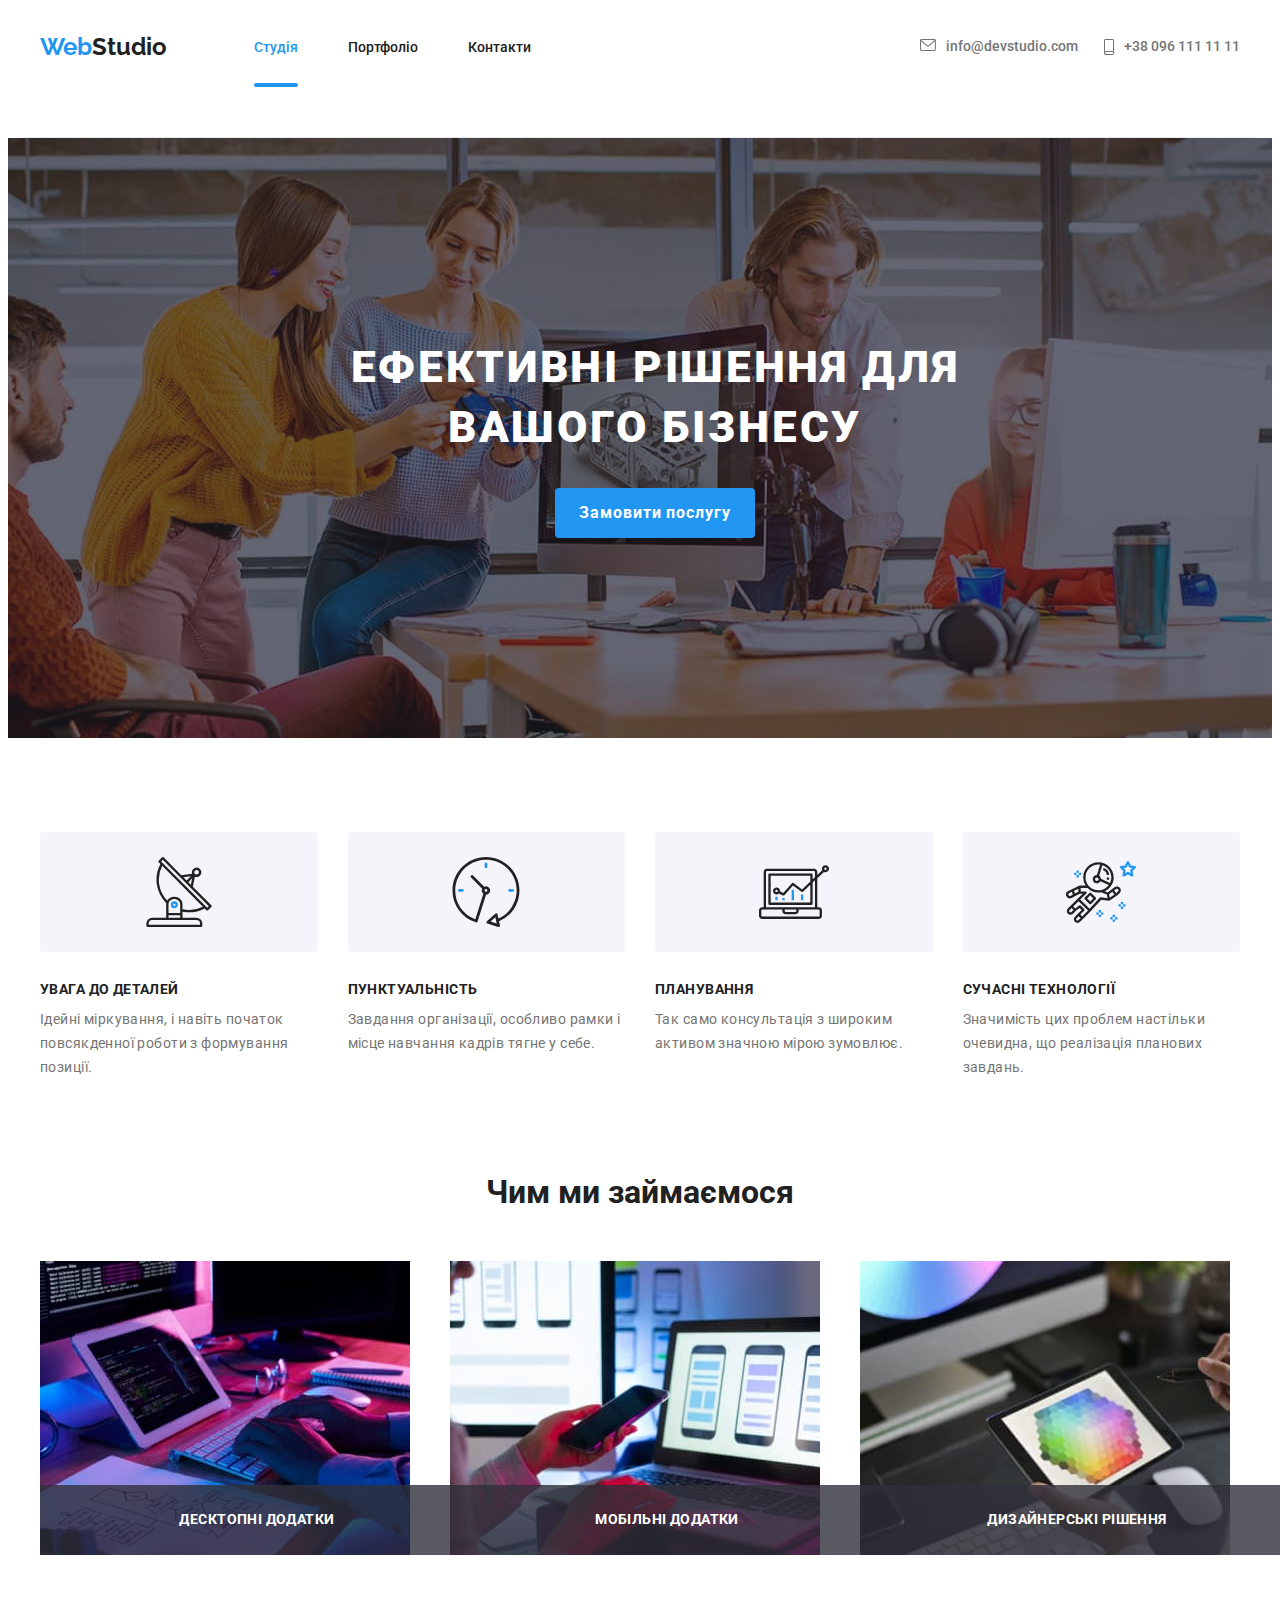
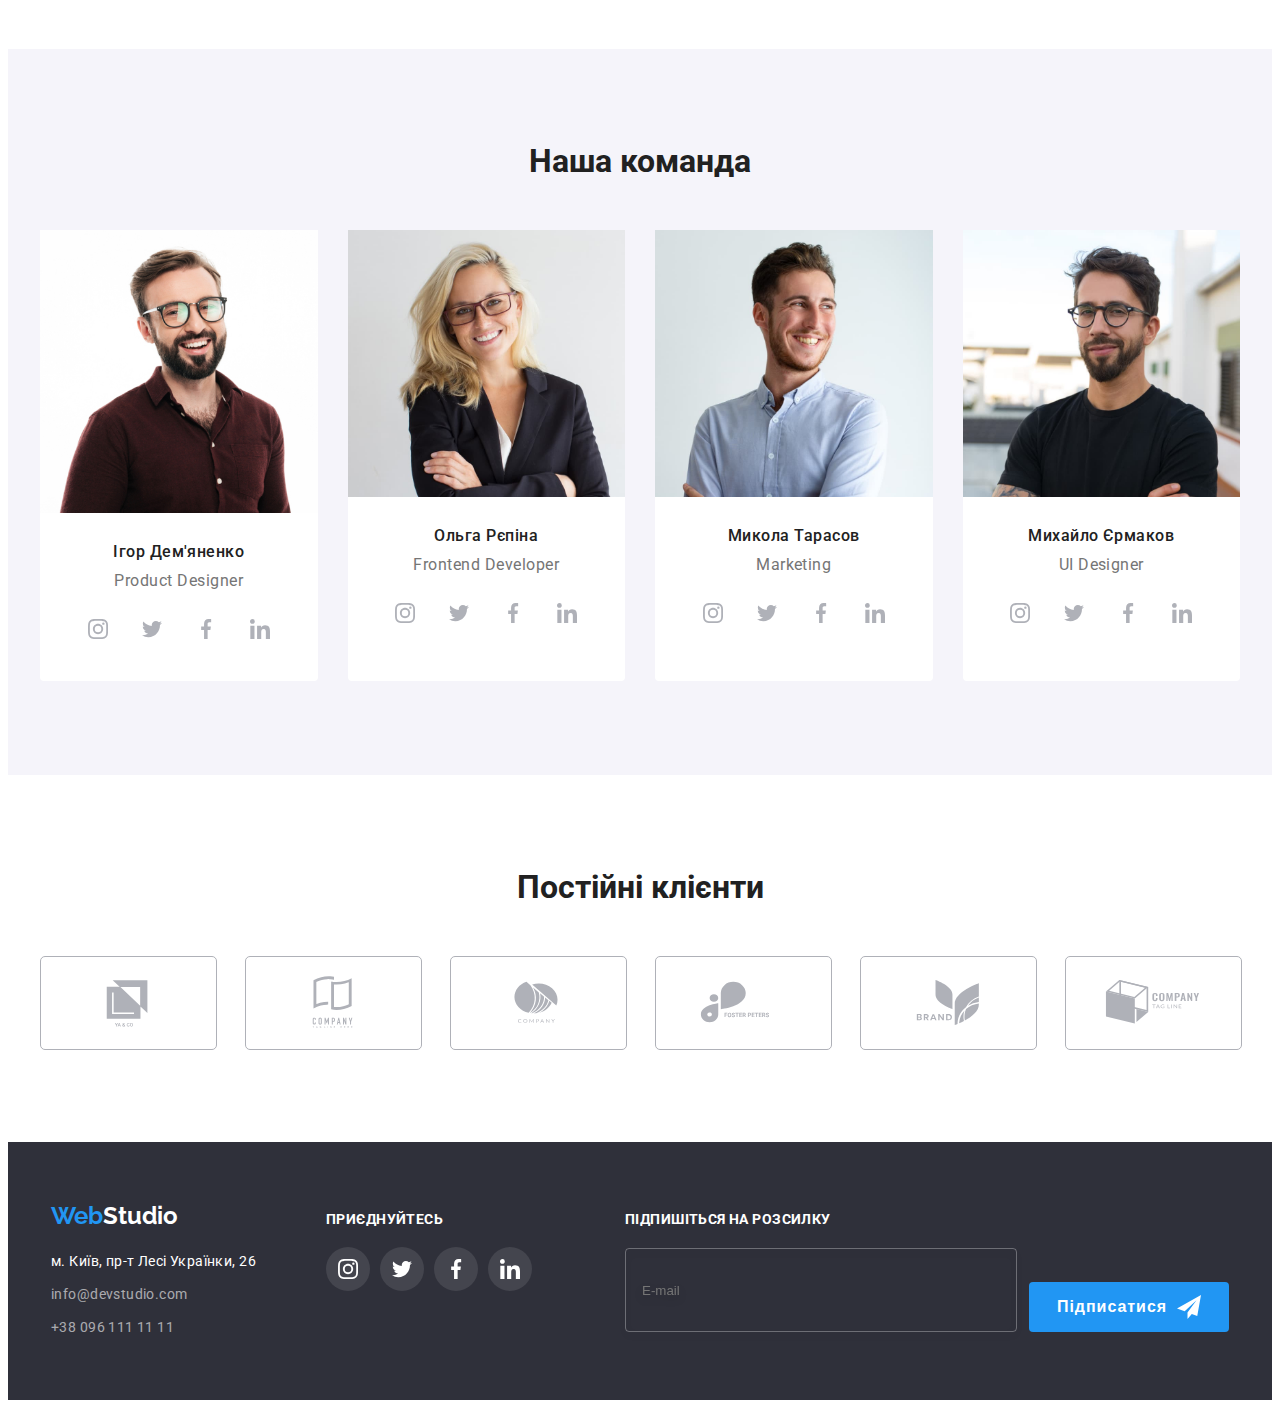
==== commit e19840f5: "Додає ДЗ №8" ====
--- a/index.html
+++ b/index.html
@@ -232,13 +232,13 @@
           <ul class="team-list list">
             <li class="team-item">
               <source srcset="
-                    ./images/employee1.jpeg    1x,
+                    ./images/employee1.jpg    1x,
                     ./images/employee1-2X.jpeg 2x
                     " media="(min-width: 1200px)" />
                 <source srcset="
                     ./images/employee1-tab.jpeg    1x,
                     ./images/employee1-tab-2X.jpeg 2x
-                    " media="(min-width: 768px)" />
+                    " media="(min-width: 768px)"/>
                 <source
                   srcset="
                     ./images/employee1-mob.jpeg    1x,
@@ -293,13 +293,13 @@
             <li class="team-item">
               <picture>
                 <source srcset="
-                                    ./images/employee2.jpeg    1x,
-                                    ./images/employee2-2X.jpeg 2x
-                                  " media="(min-width: 1200px)" />
+                ./images/employee2.jpeg    1x,
+                ./images/employee2-2X.jpeg 2x
+                " media="(min-width: 1200px)" />
                 <source srcset="
-                                    ./images/employee2-tab.jpeg    1x,
-                                    ./images/employee2-tab-2X.jpeg 2x
-                                  " media="(min-width: 768px)" />
+                ./images/employee2-tab.jpeg   1x,
+                ./images/employee2-tab-2X.jpeg 2x
+                " media="(min-width: 768px)" />
                 <source
                   srcset="
                     ./images/employee2-mob.jpeg    1x,
@@ -361,8 +361,8 @@
                 " media="(min-width: 768px)" />
                 <source
                   srcset="
-                    ./images/employee3-mob.jpeg    1x,
-                    ./images/employee3-mob-2X.jpeg 2x
+                  ./images/employee3-mob.jpeg    1x,
+                  ./images/employee3-mob-2X.jpeg 2x
                   "
                   media="(min-width: 480px)"
                 />
@@ -417,15 +417,15 @@
                 " media="(min-width: 1200px)" />
                 <source
                   srcset="
-                    ./images/employee4-tab.jpeg    1x,
-                    ./images/employee4-tab-2X.jpeg 2x
+                  ./images/employee4-tab.jpeg    1x,
+                  ./images/employee4-tab-2X.jpeg 2x
                   "
                   media="(min-width: 768px)"
                 />
                 <source
                   srcset="
-                    ./images/employee4-mob.jpeg    1x,
-                    ./images/employee4-mob-2X.jpeg 2x
+                  ./images/employee4-mob.jpeg    1x,
+                  ./images/employee4-mob-2X.jpeg 2x
                   "
                   media="(min-width: 480px)"
                 />
--- a/css/main.min.css
+++ b/css/main.min.css
@@ -1 +1 @@
-.header{height:60px;padding-top:10px;padding-bottom:10px;border-bottom:1px solid var(--header-border);background-color:var(--primary-color)}@media screen and (min-width: 768px){.header{height:80px;padding-top:21px;padding-bottom:21px}}@media screen and (min-width: 1200px){.header{padding-top:25px;padding-bottom:24px}}.header__container{display:flex;align-items:center;justify-content:space-between}.navigation{display:flex;align-items:center}.navigation__list{display:none;gap:50px}@media screen and (min-width: 768px){.navigation__list{display:flex;margin-left:87px}}.navigation__element{font-weight:500;font-size:14px;line-height:1.14;color:var(--primary-text-color);transition:color 250ms cubic-bezier(0.4, 0, 0.2, 1);position:relative}.navigation__element.current{color:var(--accent-text-color)}.navigation__element:hover,.navigation__element:focus{color:var(--accent-text-color)}.current::after{content:"";position:absolute;width:100%;height:4px;background:var(--accent-text-color);border-radius:2px;bottom:-35px;left:0}@media screen and (min-width: 1200px){.current::after{bottom:-30px}}.menu-open{border:none;background-color:var(--primary-color)}@media screen and (min-width: 768px){.menu-open{display:none}}.mob-menu{width:100vw;height:100vh;background-color:var(--primary-color);top:0;left:0;position:fixed;z-index:1;padding:10px 15px}.mob-menu>.mob-container{height:100%;display:flex;flex-direction:column;justify-content:space-between;overflow:auto}.menu-close{display:block;margin-left:auto;border:none;padding:0;margin-right:15px;background-color:var(--primary-color);transition:fill 250ms cubic-bezier(0.4, 0, 0.2, 1)}.menu-close:hover{fill:var(--accent-text-color)}.mob-menu-item:not(:last-child){margin-bottom:32px}.mob-menu-list{margin-bottom:40px}.mob-menu_link{font-weight:500;font-size:40px;line-height:1.17;letter-spacing:.02em;color:var(--primary-text-color);transition:color 250ms cubic-bezier(0.4, 0, 0.2, 1)}.mob-menu_link:hover,.mob-menu_link:focus{color:var(--accent-text-color)}.mob-contact-item:not(:last-child){margin-bottom:32px}.mob-contact-tel__link{font-weight:500;font-size:34px;line-height:1.17;letter-spacing:.02em;color:var(--accent-text-color)}.mob-contact-mail__link{font-weight:500;font-size:24px;line-height:1.17;letter-spacing:.02em;color:var(--color-contact)}.mob-soc{margin-top:64px;margin-bottom:48px;display:flex}.mob-soc_link{font-weight:500;font-size:18px;line-height:1.2;letter-spacing:.02em;color:var(--accent-text-color);padding-right:10px;padding-left:10px;border-right:1px solid rgba(33,33,33,.2)}.logo{font-family:"Raleway",sans-serif;font-weight:700;font-size:24px;line-height:1.16;color:var(--accent-text-color);margin:0 auto}.logo--text-dark{color:var(--primary-text-color)}.logo--text-light{color:var(--primary-color)}.contact{font-weight:500;font-size:14px;line-height:1.14;display:none;flex-direction:column;gap:10px}@media screen and (min-width: 768px){.contact{display:flex}}@media screen and (min-width: 1200px){.contact{gap:26px;flex-direction:row}}.contact__element{font-weight:500;font-size:14px;line-height:1.14;color:var(--color-contact);transition:color 250ms cubic-bezier(0.4, 0, 0.2, 1)}.contact__element:hover,.contact__element:focus{color:var(--accent-text-color)}.contact__link{display:flex}.contact__icon{margin-right:10px;fill:currentColor}.hero-section{padding:118px 60px;background-image:linear-gradient(rgba(47, 48, 58, 0.4), rgba(47, 48, 58, 0.4)),url(../images/bg_hero-mob.jpg);background-repeat:no-repeat;background-position:center;background-size:cover;max-width:1600px;margin:0 auto}@media(min-device-pixel-ratio: 2),(-webkit-min-device-pixel-ratio: 2),(min-resolution: 192dpi),(min-resolution: 2dppx){.hero-section{background-image:linear-gradient(rgba(47, 48, 58, 0.4), rgba(47, 48, 58, 0.4)),url(../images/bg_hero-mob-2X.jpg)}}@media screen and (min-width: 768px){.hero-section{padding:118px;background-image:linear-gradient(rgba(47, 48, 58, 0.4), rgba(47, 48, 58, 0.4)),url(../images/bg_hero-tab.jpg)}}@media screen and (min-width: 768px)and (min-device-pixel-ratio: 2),screen and (min-width: 768px)and (-webkit-min-device-pixel-ratio: 2),screen and (min-width: 768px)and (min-resolution: 192dpi),screen and (min-width: 768px)and (min-resolution: 2dppx){.hero-section{background-image:linear-gradient(rgba(47, 48, 58, 0.4), rgba(47, 48, 58, 0.4)),url(../images/bg_hero-tab-2X.jpg)}}@media screen and (min-width: 1200px){.hero-section{padding:200px;background-image:linear-gradient(rgba(47, 48, 58, 0.4), rgba(47, 48, 58, 0.4)),url(../images/bg_hero.jpg)}}.hero-container{display:flex;align-items:center;flex-direction:column;width:1600px}.hero__primary-title{font-weight:900;font-size:26px;line-height:1.61;max-width:360px;letter-spacing:.06em;text-transform:uppercase;color:var(--primary-color);margin-bottom:30px;text-align:center}@media screen and (min-width: 1200px){.hero__primary-title{font-size:44px;line-height:1.36;max-width:690px}}.hero__btn{width:200px;font-family:inherit;font-weight:700;font-size:16px;line-height:1.88;display:block;padding:10px 22px;text-align:center;border:none;letter-spacing:.06em;transition:background-color 250ms cubic-bezier(0.4, 0, 0.2, 1),color 250ms cubic-bezier(0.4, 0, 0.2, 1)}.hero__btn.primary{border-radius:4px;color:var(--primary-color);background-color:var(--accent-text-color)}.hero__btn.primary:hover,.hero__btn.primary:focus{background-color:var(--background-hero-btn)}.benefits__list-icon{display:flex;justify-content:center;align-items:center;gap:30px;align-items:baseline}.benefits__item{background-color:var(--background-icon);width:100%;height:120px;border-radius:4px;display:flex;justify-content:center;align-items:center;flex-direction:column;margin-bottom:30px}.benefits.section{padding-bottom:60px}@media screen and (min-width: 1200px){.benefits.section{padding-bottom:0}}.benefits__list{display:flex;flex-wrap:wrap;gap:30px}.benefits__list-item{width:100%}@media screen and (min-width: 768px){.benefits__list-item{width:calc((100% - 30px)/2)}}@media screen and (min-width: 1200px){.benefits__list-item{width:calc((100% - 90px)/4)}}.benefits__title-secondary{font-size:14px;line-height:1.14;letter-spacing:.03em;text-transform:uppercase;color:var(--primary-text-color);margin-bottom:10px;text-align:center}@media screen and (min-width: 768px){.benefits__title-secondary{text-align:left}}.benefits__pre-title{font-weight:400;font-size:14px;line-height:1.71;letter-spacing:.03em}.pic-section{display:none}@media screen and (min-width: 1200px){.pic-section{display:flex}}.pic__list{display:flex;gap:30px}.pic__item{width:calc((100% - 60px)/3);position:relative}.pic__bottom-text{position:absolute;bottom:0;font-weight:700;font-size:14px;line-height:1.14;text-align:center;letter-spacing:.03em;text-transform:uppercase;color:var(--primary-color);padding:27px;background-color:var(--background-bottom-text);width:100%}.team-list{display:flex;flex-wrap:wrap;gap:30px}.team-section{background-color:var(--background-color-team)}.team-item{width:100%;background-color:var(--background-img-team);border-radius:0px 0px 4px 4px;transition:box-shadow 250ms cubic-bezier(0.4, 0, 0.2, 1)}.team-item:hover,.team-item:focus{box-shadow:0px 1px 3px rgba(0,0,0,.12),0px 1px 1px rgba(0,0,0,.14),0px 2px 1px rgba(0,0,0,.2)}@media screen and (min-width: 768px){.team-item{width:calc((100% - 30px)/2)}}@media screen and (min-width: 1200px){.team-item{width:calc((100% - 90px)/4)}}.team{padding-top:30px;padding-bottom:30px;text-align:center}.name{font-weight:500;font-size:16px;line-height:1.18;letter-spacing:.03em;color:var(--primary-text-color);margin-bottom:10px}.position{font-weight:400;font-size:16px;line-height:1.18;letter-spacing:.03em}.team-soc-list{display:flex;justify-content:center;gap:10px;margin-top:16px}.team-soc-item{width:44px;height:44px}.team-soc-link{width:100%;height:100%;border-radius:50%;display:flex;justify-content:center;align-items:center;color:var(--icon-color);transition:background-color 250ms cubic-bezier(0.4, 0, 0.2, 1),color 250ms cubic-bezier(0.4, 0, 0.2, 1)}.team-soc-link:focus,.team-soc-link:hover{background-color:var(--accent-text-color);color:var(--primary-color)}.team-soc-icon{fill:currentColor}.client-list{display:flex;flex-wrap:wrap;gap:30px}.client-item{width:calc((100% - 30px)/2);height:92px}@media screen and (min-width: 768px){.client-item{width:calc((100% - 60px)/3)}}@media screen and (min-width: 1200px){.client-item{width:calc((100% - 150px)/6)}}.client-link{width:100%;height:100%;border:1px solid var(--border-client);border-radius:5px;display:block;display:flex;justify-content:center;align-items:center;color:var(--icon-color);transition:color 250ms cubic-bezier(0.4, 0, 0.2, 1),border-color 250ms cubic-bezier(0.4, 0, 0.2, 1)}.client-link:hover,.client-link:focus{color:var(--accent-text-color);border-color:var(--accent-text-color)}.client-icon{fill:currentColor}.button-filter.primary{font-family:inherit;border-radius:4px;border:rgba(0,0,0,0);background-color:var(--background-filter-btn)}.button-filter{font-weight:500;font-size:16px;line-height:1.18;padding:6px 22px;transition:background-color 250ms cubic-bezier(0.4, 0, 0.2, 1),color 250ms cubic-bezier(0.4, 0, 0.2, 1),box-shadow 250ms cubic-bezier(0.4, 0, 0.2, 1)}.button-filter:hover,.button-filter:focus{background-color:var(--accent-text-color);color:var(--primary-color);box-shadow:0px 3px 1px rgba(0,0,0,.1),0px 1px 2px rgba(0,0,0,.08),0px 2px 2px rgba(0,0,0,.12)}.filter-list{display:flex;margin-bottom:50px;gap:8px;justify-content:center;border-radius:4px}.portfolio-list{display:flex;flex-wrap:wrap;gap:30px}.portfolio-item{width:calc((100% - 60px)/3);transition:box-shadow 250ms cubic-bezier(0.4, 0, 0.2, 1)}.portfolio-item:hover,.portfolio-item:focus{box-shadow:0px 1px 1px rgba(0,0,0,.12),0px 4px 4px rgba(0,0,0,.06),1px 4px 6px rgba(0,0,0,.16)}.portfolio-top-wrap{position:relative;overflow:hidden}.portfolio-top-text{position:absolute;top:0;padding:24px 63px;font-size:18px;line-height:1.56;letter-spacing:.03em;color:var(--primary-color);background-color:var(--portfolio-background-color);height:100%;transform:translateY(100%);transition:transform 250ms cubic-bezier(0.4, 0, 0.2, 1)}.portfolio-item:hover .portfolio-top-text{transform:translateY(0)}.site{padding:24px 20px;border:1px solid var(--portfolio-border);border-top:none}.name-project{font-weight:700;font-size:18px;line-height:2;letter-spacing:.06em;margin-bottom:4px;color:var(--primary-text-color)}.project{font-size:16px;line-height:1.86;letter-spacing:.03em;color:var(--color-contact)}.logo-footer{margin-right:0}.footer-item{margin-bottom:9px}.footer{width:100%;padding-top:60px;padding-bottom:60px;background:var(--background-hero)}.footer-address{margin-top:20px;text-align:center}@media screen and (min-width: 1200px){.footer-address{text-align:left}}.street{font-size:14px;line-height:1.71;letter-spacing:.03em;margin-bottom:9px;color:var(--primary-color);transition:color 250ms cubic-bezier(0.4, 0, 0.2, 1)}.street:hover,.street:focus{color:var(--accent-text-color)}.contact-footer{font-size:14px;line-height:1.71;letter-spacing:.03em;color:var(--footer-color-contact);transition:color 250ms cubic-bezier(0.4, 0, 0.2, 1)}.contact-footer:not(:last-child){margin-bottom:9px}.contact-footer:hover,.contact-footer:focus{color:var(--accent-text-color)}.pre-title-footer{font-weight:700;font-size:14px;line-height:16px;letter-spacing:.03em;text-transform:uppercase;color:var(--primary-color);margin-bottom:20px;text-align:center}@media screen and (min-width: 1200px){.pre-title-footer{text-align:left}}.address{text-align:center}@media screen and (min-width: 1200px){.address{text-align:left}}.contact-wrap{display:flex;flex-direction:column;gap:70px;align-items:baseline;margin-bottom:60px}@media screen and (min-width: 768px){.contact-wrap{flex-direction:row;gap:165px}}@media screen and (min-width: 1200px){.contact-wrap{gap:70px;margin-bottom:0}}.title-footer{text-transform:uppercase;color:var(--primary-color);margin-bottom:20px}.footer-soc-list{display:flex;gap:10px}.footer-soc-item{width:44px;height:44px}.footer-soc-link{width:100%;height:100%;background-color:var(--bckground-soc-footer);border-radius:50%;display:flex;justify-content:center;align-items:center;transition:background-color 250ms cubic-bezier(0.4, 0, 0.2, 1)}.footer-soc-link:hover,.footer-soc-link:focus{background-color:var(--accent-text-color)}.footer-soc-icon{fill:var(--primary-color)}.footer-container{display:flex;align-items:center;justify-content:center;flex-direction:column}@media screen and (min-width: 1200px){.footer-container{align-items:baseline;flex-direction:row}}.footer-form{display:flex;gap:12px;align-items:flex-end;text-align:center;flex-direction:column;align-items:center;justify-content:start}@media screen and (min-width: 1200px){.footer-form{display:flex;gap:12px;align-items:flex-end;margin-left:93px;justify-content:center;text-align:left;flex-direction:row}}.footer-label{font-weight:700;font-size:14px;line-height:1.14;letter-spacing:.03em;text-transform:uppercase;color:var(--primary-color);margin-bottom:20px}.footer-input{width:450px;height:50px;background-color:rgba(0,0,0,0);border:1px solid rgba(255,255,255,.3);filter:drop-shadow(0px 4px 4px rgba(0, 0, 0, 0.15));border-radius:4px;padding:16px;outline:none;transition:border 250ms cubic-bezier(0.4, 0, 0.2, 1)}.footer-input:focus,.footer-input:hover{border:1px solid var(--accent-text-color)}@media screen and (min-width: 1200px){.footer-input{width:358px}}.footer-label span{display:block;margin-bottom:20px}.footer-send{width:200px;height:50px;margin-top:20px;border-radius:4px;font-weight:700;font-size:16px;line-height:1.85;letter-spacing:.06em;color:var(--primary-color);background-color:var(--accent-text-color);border:none;fill:var(--primary-color);transition:background-color 250ms cubic-bezier(0.4, 0, 0.2, 1),box-shadow 250ms cubic-bezier(0.4, 0, 0.2, 1)}.footer-send:hover,.footer-send:focus{background-color:var(--background-hero-btn);box-shadow:0px 4px 4px rgba(0,0,0,.15)}@media screen and (min-width: 1200px){.footer-send{display:flex;align-items:center;justify-content:center;gap:10px}}.backdrop{width:100%;height:100%;background-color:var(--backdrop-background);position:fixed;top:0;transition:opacity 250ms cubic-bezier(0.4, 0, 0.2, 1),visibility 250ms cubic-bezier(0.4, 0, 0.2, 1)}.modal{width:450px;min-height:581px;background-color:var(--primary-color);position:absolute;top:50%;left:50%;border-radius:4px;transform:translate(-50%, -50%) scale(1);transition:transform 250ms cubic-bezier(0.4, 0, 0.2, 1);padding:40px}@media screen and (min-width: 1200px){.modal{width:528px}}.modal-title{font-weight:700;font-size:20px;line-height:1.15;text-align:center;letter-spacing:.03em;color:var(--primary-text-color);text-align:center;margin-bottom:12px}.modal-input{width:100%;height:40px;border:1px solid rgba(33,33,33,.2);border-radius:4px;padding-left:30px;outline:rgba(0,0,0,0);transition:border-color 250ms cubic-bezier(0.4, 0, 0.2, 1)}.modal-input:focus{border-color:var(--accent-text-color)}.modal-input:focus+.input-icon{fill:var(--accent-text-color)}.input-element{margin-bottom:10px}.input-wrap{position:relative}.input-icon{position:absolute;left:12px;top:50%;transform:translateY(-50%);transition:fill 250ms cubic-bezier(0.4, 0, 0.2, 1)}.input-label{font-weight:400;font-size:12px;line-height:1.17;letter-spacing:.01em;color:var(--color-contact)}.input-label span{display:block;margin-bottom:4px}.modal-comment{width:100%;height:120px;border:1px solid rgba(33,33,33,.2);border-radius:4px;padding:12px 16px;resize:none;outline:none;transition:border 250ms cubic-bezier(0.4, 0, 0.2, 1)}.modal-comment:hover,.modal-comment:focus{border:1px solid var(--accent-text-color)}.modal-comment::-moz-placeholder{font-size:12px;line-height:1.17;letter-spacing:.01em;color:var(--placeholder-color-text)}.modal-comment:-ms-input-placeholder{font-size:12px;line-height:1.17;letter-spacing:.01em;color:var(--placeholder-color-text)}.modal-comment::placeholder{font-size:12px;line-height:1.17;letter-spacing:.01em;color:var(--placeholder-color-text)}.checkbox-link{color:var(--accent-text-color)}.check-text{font-size:12px;line-height:1.17;letter-spacing:.03em;color:var(--color-contact);display:flex;align-items:center;justify-content:center}@media screen and (min-width: 1200px){.check-text{font-size:14px;line-height:1.71}}.check-text span{content:"";width:16px;height:15px;border:2px solid var(--primary-text-color);border-radius:3px;margin-right:8px;display:flex;align-items:center;justify-content:center;fill:rgba(0,0,0,0)}.input-check:checked+.check-text span{background-color:var(--accent-text-color);border:rgba(0,0,0,0);fill:var(--primary-color)}.check-wrap{margin-top:20px}.modal-send{font-weight:700;font-size:16px;line-height:1.87;color:var(--primary-color);width:200px;height:50px;display:flex;align-items:center;justify-content:center;border:none;background-color:var(--accent-text-color);box-shadow:0px 4px 4px rgba(0,0,0,.15);border-radius:4px;transition:background-color 250ms cubic-bezier(0.4, 0, 0.2, 1),box-shadow 250ms cubic-bezier(0.4, 0, 0.2, 1)}.modal-send:hover,.modal-send:focus{background-color:var(--background-hero-btn);box-shadow:0px 4px 4px rgba(0,0,0,.15)}.modal-btn{display:flex;align-items:center;justify-content:center;margin-top:30px}.backdrop.is-hidden .modal{transform:translate(-50%, -50%) scale(0)}.modal-close{width:30px;height:30px;background-color:rgba(0,0,0,0);border:1px solid rgba(0,0,0,.1);border-radius:50%;position:absolute;right:10px;top:10px;display:flex;align-items:center;justify-content:center;outline:none;transition:fill 250ms cubic-bezier(0.4, 0, 0.2, 1),border 250ms cubic-bezier(0.4, 0, 0.2, 1)}.modal-close:hover,.modal-close:focus{fill:var(--accent-text-color);border:1px solid var(--accent-text-color)}p,h1,h2,h3,h4,h5,h6{margin:0}ul,ol{margin:0;padding-left:0}button{cursor:pointer}address{font-style:normal}img{display:block;height:auto;max-width:100%}.container{width:100%;padding-right:15px;padding-left:15px}@media screen and (min-width: 320px){.container{max-width:320px}}@media screen and (min-width: 480px){.container{max-width:480px}}@media screen and (min-width: 768px){.container{max-width:768px}}@media screen and (min-width: 1200px){.container{max-width:1200px;margin:0 auto}}.section{padding-top:60px;padding-bottom:60px}@media screen and (min-width: 1200px){.section{padding-top:94px;padding-bottom:94px}}.list{list-style-type:none}.link{text-decoration:none}.title{font-weight:700;font-size:28px;line-height:1.17;color:var(--primary-text-color);margin-bottom:30px;text-align:center}@media screen and (min-width: 1200px){.title{font-size:32px;line-height:1.16;margin-bottom:50px}}.is-hidden{opacity:0;visibility:hidden;pointer-events:none}.visually-hidden{position:absolute;white-space:nowrap;width:1px;height:1px;overflow:hidden;border:0;padding:0;clip:rect(0 0 0 0);-webkit-clip-path:inset(50%);clip-path:inset(50%);margin:-1px}body{background-color:var(--primary-color);font-family:"Roboto",sans-serif;color:var(--color-contact)}:root{--bckground-soc-footer: rgba(255, 255, 255, 0.1);--border-client: #AFB1B8;--icon-color: #AFB1B8;--background-icon: #F5F4FA;--primary-color: #FFFFFF;--primary-text-color: #212121;--accent-text-color: #2196F3;--color-contact: #757575;--background-hero: #2F303A;--background-filter-btn: #F5F4FA;--footer-color-contact: rgba(255, 255, 255, 0.6);--background-hero-btn: #188CE8;--background-color-team: #F5F4FA;--background-img-team: #FFFFFF;--header-border: #ECECEC;--portfolio-border: #EEEEEE;--background-bottom-text: rgba(47, 48, 58, 0.8);--portfolio-background-color: rgba(33, 150, 243, 0.9);--backdrop-background: rgba(0, 0, 0, 0.2);--placeholder-color-text: rgba(117, 117, 117, 0.5)}/*# sourceMappingURL=main.min.css.map */+.header{height:60px;padding-top:10px;padding-bottom:10px;border-bottom:1px solid var(--header-border);background-color:var(--primary-color)}@media screen and (min-width: 768px){.header{height:80px;padding-top:21px;padding-bottom:21px}}@media screen and (min-width: 1200px){.header{padding-top:25px;padding-bottom:24px}}.header__container{display:flex;align-items:center;justify-content:space-between}.navigation{display:flex;align-items:center}.navigation__list{display:none;gap:50px}@media screen and (min-width: 768px){.navigation__list{display:flex;margin-left:87px}}.navigation__element{font-weight:500;font-size:14px;line-height:1.14;color:var(--primary-text-color);transition:color 250ms cubic-bezier(0.4, 0, 0.2, 1);position:relative}.navigation__element.current{color:var(--accent-text-color)}.navigation__element:hover,.navigation__element:focus{color:var(--accent-text-color)}.current::after{content:"";position:absolute;width:100%;height:4px;background:var(--accent-text-color);border-radius:2px;bottom:-35px;left:0}@media screen and (min-width: 1200px){.current::after{bottom:-32px}}.menu-open{border:none;background-color:var(--primary-color)}@media screen and (min-width: 768px){.menu-open{display:none}}.mob-menu{width:100vw;height:100vh;background-color:var(--primary-color);top:0;left:0;position:fixed;z-index:1;padding:10px 15px}.mob-menu>.mob-container{height:100%;display:flex;flex-direction:column;justify-content:space-between;overflow:auto}.menu-close{display:block;margin-left:auto;border:none;padding:0;margin-right:15px;background-color:var(--primary-color);transition:fill 250ms cubic-bezier(0.4, 0, 0.2, 1)}.menu-close:hover{fill:var(--accent-text-color)}.mob-menu-item:not(:last-child){margin-bottom:32px}.mob-menu-list{margin-bottom:40px}.mob-menu_link{font-weight:500;font-size:40px;line-height:1.17;letter-spacing:.02em;color:var(--primary-text-color);transition:color 250ms cubic-bezier(0.4, 0, 0.2, 1)}.mob-menu_link:hover,.mob-menu_link:focus{color:var(--accent-text-color)}.mob-contact-item:not(:last-child){margin-bottom:32px}.mob-contact-tel__link{font-weight:500;font-size:34px;line-height:1.17;letter-spacing:.02em;color:var(--accent-text-color)}.mob-contact-mail__link{font-weight:500;font-size:24px;line-height:1.17;letter-spacing:.02em;color:var(--color-contact)}.mob-soc{margin-top:64px;margin-bottom:48px;display:flex}.mob-soc_link{font-weight:500;font-size:18px;line-height:1.2;letter-spacing:.02em;color:var(--accent-text-color);padding-right:10px;padding-left:10px;border-right:1px solid rgba(33,33,33,.2)}.logo{font-family:"Raleway",sans-serif;font-weight:700;font-size:24px;line-height:1.16;color:var(--accent-text-color);margin:0 auto}.logo--text-dark{color:var(--primary-text-color)}.logo--text-light{color:var(--primary-color)}.contact{font-weight:500;font-size:14px;line-height:1.14;display:none;flex-direction:column;gap:10px}@media screen and (min-width: 768px){.contact{display:flex}}@media screen and (min-width: 1200px){.contact{gap:26px;flex-direction:row}}.contact__element{font-weight:500;font-size:14px;line-height:1.14;color:var(--color-contact);transition:color 250ms cubic-bezier(0.4, 0, 0.2, 1)}.contact__element:hover,.contact__element:focus{color:var(--accent-text-color)}.contact__link{display:flex}.contact__icon{margin-right:10px;fill:currentColor}.hero-section{padding:118px 60px;background-image:linear-gradient(rgba(47, 48, 58, 0.4), rgba(47, 48, 58, 0.4)),url(../images/bg_hero-mob.jpg);background-repeat:no-repeat;background-position:center;background-size:cover;max-width:1600px;margin:0 auto}@media(min-device-pixel-ratio: 2),(-webkit-min-device-pixel-ratio: 2),(min-resolution: 192dpi),(min-resolution: 2dppx){.hero-section{background-image:linear-gradient(rgba(47, 48, 58, 0.4), rgba(47, 48, 58, 0.4)),url(../images/bg_hero-mob-2X.jpg)}}@media screen and (min-width: 768px){.hero-section{padding:118px;background-image:linear-gradient(rgba(47, 48, 58, 0.4), rgba(47, 48, 58, 0.4)),url(../images/bg_hero-tab.jpg)}}@media screen and (min-width: 768px)and (min-device-pixel-ratio: 2),screen and (min-width: 768px)and (-webkit-min-device-pixel-ratio: 2),screen and (min-width: 768px)and (min-resolution: 192dpi),screen and (min-width: 768px)and (min-resolution: 2dppx){.hero-section{background-image:linear-gradient(rgba(47, 48, 58, 0.4), rgba(47, 48, 58, 0.4)),url(../images/bg_hero-tab-2X.jpg)}}@media screen and (min-width: 1200px){.hero-section{padding:200px;background-image:linear-gradient(rgba(47, 48, 58, 0.4), rgba(47, 48, 58, 0.4)),url(../images/bg_hero.jpg)}}.hero-container{display:flex;align-items:center;flex-direction:column;width:1600px}.hero__primary-title{font-weight:900;font-size:26px;line-height:1.61;max-width:360px;letter-spacing:.06em;text-transform:uppercase;color:var(--primary-color);margin-bottom:30px;text-align:center}@media screen and (min-width: 1200px){.hero__primary-title{font-size:44px;line-height:1.36;max-width:690px}}.hero__btn{width:200px;font-family:inherit;font-weight:700;font-size:16px;line-height:1.88;display:block;padding:10px 22px;text-align:center;border:none;letter-spacing:.06em;transition:background-color 250ms cubic-bezier(0.4, 0, 0.2, 1),color 250ms cubic-bezier(0.4, 0, 0.2, 1)}.hero__btn.primary{border-radius:4px;color:var(--primary-color);background-color:var(--accent-text-color)}.hero__btn.primary:hover,.hero__btn.primary:focus{background-color:var(--background-hero-btn)}.benefits__list-icon{display:flex;justify-content:center;align-items:center;gap:30px;align-items:baseline}.benefits__item{background-color:var(--background-icon);width:100%;height:120px;border-radius:4px;display:flex;justify-content:center;align-items:center;flex-direction:column;margin-bottom:30px}.benefits.section{padding-bottom:60px}@media screen and (min-width: 1200px){.benefits.section{padding-bottom:0}}.benefits__list{display:flex;flex-wrap:wrap;gap:30px}.benefits__list-item{width:100%}@media screen and (min-width: 768px){.benefits__list-item{width:calc((100% - 30px)/2)}}@media screen and (min-width: 1200px){.benefits__list-item{width:calc((100% - 90px)/4)}}.benefits__title-secondary{font-size:14px;line-height:1.14;letter-spacing:.03em;text-transform:uppercase;color:var(--primary-text-color);margin-bottom:10px;text-align:center}@media screen and (min-width: 768px){.benefits__title-secondary{text-align:left}}.benefits__pre-title{font-weight:400;font-size:14px;line-height:1.71;letter-spacing:.03em}.pic-section{display:none}@media screen and (min-width: 1200px){.pic-section{display:flex}}.pic__list{display:flex;gap:30px}.pic__item{width:calc((100% - 60px)/3);position:relative}.pic__bottom-text{position:absolute;bottom:0;font-weight:700;font-size:14px;line-height:1.14;text-align:center;letter-spacing:.03em;text-transform:uppercase;color:var(--primary-color);padding:27px;background-color:var(--background-bottom-text);width:100%}.team-list{display:flex;flex-wrap:wrap;gap:30px}.team-section{background-color:var(--background-color-team)}.team-item{width:100%;background-color:var(--background-img-team);border-radius:0px 0px 4px 4px;transition:box-shadow 250ms cubic-bezier(0.4, 0, 0.2, 1)}.team-item:hover,.team-item:focus{box-shadow:0px 1px 3px rgba(0,0,0,.12),0px 1px 1px rgba(0,0,0,.14),0px 2px 1px rgba(0,0,0,.2)}@media screen and (min-width: 768px){.team-item{width:calc((100% - 30px)/2)}}@media screen and (min-width: 1200px){.team-item{width:calc((100% - 90px)/4)}}.team{padding-top:30px;padding-bottom:30px;text-align:center}.name{font-weight:500;font-size:16px;line-height:1.18;letter-spacing:.03em;color:var(--primary-text-color);margin-bottom:10px}.position{font-weight:400;font-size:16px;line-height:1.18;letter-spacing:.03em}.team-soc-list{display:flex;justify-content:center;gap:10px;margin-top:16px}.team-soc-item{width:44px;height:44px}.team-soc-link{width:100%;height:100%;border-radius:50%;display:flex;justify-content:center;align-items:center;color:var(--icon-color);transition:background-color 250ms cubic-bezier(0.4, 0, 0.2, 1),color 250ms cubic-bezier(0.4, 0, 0.2, 1)}.team-soc-link:focus,.team-soc-link:hover{background-color:var(--accent-text-color);color:var(--primary-color)}.team-soc-icon{fill:currentColor}.client-list{display:flex;flex-wrap:wrap;gap:30px}.client-item{width:calc((100% - 30px)/2);height:92px}@media screen and (min-width: 768px){.client-item{width:calc((100% - 60px)/3)}}@media screen and (min-width: 1200px){.client-item{width:calc((100% - 150px)/6)}}.client-link{width:100%;height:100%;border:1px solid var(--border-client);border-radius:5px;display:block;display:flex;justify-content:center;align-items:center;color:var(--icon-color);transition:color 250ms cubic-bezier(0.4, 0, 0.2, 1),border-color 250ms cubic-bezier(0.4, 0, 0.2, 1)}.client-link:hover,.client-link:focus{color:var(--accent-text-color);border-color:var(--accent-text-color)}.client-icon{fill:currentColor}.button-filter.primary{font-family:inherit;border-radius:4px;border:rgba(0,0,0,0);background-color:var(--background-filter-btn)}.button-filter{font-weight:500;font-size:16px;line-height:1.18;padding:6px 22px;transition:background-color 250ms cubic-bezier(0.4, 0, 0.2, 1),color 250ms cubic-bezier(0.4, 0, 0.2, 1),box-shadow 250ms cubic-bezier(0.4, 0, 0.2, 1)}.button-filter:hover,.button-filter:focus{background-color:var(--accent-text-color);color:var(--primary-color);box-shadow:0px 3px 1px rgba(0,0,0,.1),0px 1px 2px rgba(0,0,0,.08),0px 2px 2px rgba(0,0,0,.12)}.filter-list{display:flex;margin-bottom:50px;gap:8px;justify-content:center;border-radius:4px}.portfolio-list{display:flex;flex-wrap:wrap;gap:30px}.portfolio-item{width:calc((100% - 60px)/3);transition:box-shadow 250ms cubic-bezier(0.4, 0, 0.2, 1)}.portfolio-item:hover,.portfolio-item:focus{box-shadow:0px 1px 1px rgba(0,0,0,.12),0px 4px 4px rgba(0,0,0,.06),1px 4px 6px rgba(0,0,0,.16)}.portfolio-top-wrap{position:relative;overflow:hidden}.portfolio-top-text{position:absolute;top:0;padding:24px 63px;font-size:18px;line-height:1.56;letter-spacing:.03em;color:var(--primary-color);background-color:var(--portfolio-background-color);height:100%;transform:translateY(100%);transition:transform 250ms cubic-bezier(0.4, 0, 0.2, 1)}.portfolio-item:hover .portfolio-top-text{transform:translateY(0)}.site{padding:24px 20px;border:1px solid var(--portfolio-border);border-top:none}.name-project{font-weight:700;font-size:18px;line-height:2;letter-spacing:.06em;margin-bottom:4px;color:var(--primary-text-color)}.project{font-size:16px;line-height:1.86;letter-spacing:.03em;color:var(--color-contact)}.logo-footer{margin-right:0}.footer-item{margin-bottom:9px}.footer{width:100%;padding-top:60px;padding-bottom:60px;background:var(--background-hero)}.footer-address{margin-top:20px;text-align:center}@media screen and (min-width: 1200px){.footer-address{text-align:left}}.street{font-size:14px;line-height:1.71;letter-spacing:.03em;margin-bottom:9px;color:var(--primary-color);transition:color 250ms cubic-bezier(0.4, 0, 0.2, 1)}.street:hover,.street:focus{color:var(--accent-text-color)}.contact-footer{font-size:14px;line-height:1.71;letter-spacing:.03em;color:var(--footer-color-contact);transition:color 250ms cubic-bezier(0.4, 0, 0.2, 1)}.contact-footer:not(:last-child){margin-bottom:9px}.contact-footer:hover,.contact-footer:focus{color:var(--accent-text-color)}.pre-title-footer{font-weight:700;font-size:14px;line-height:16px;letter-spacing:.03em;text-transform:uppercase;color:var(--primary-color);margin-bottom:20px;text-align:center}@media screen and (min-width: 1200px){.pre-title-footer{text-align:left}}.address{text-align:center}@media screen and (min-width: 1200px){.address{text-align:left}}.contact-wrap{display:flex;flex-direction:column;gap:70px;align-items:baseline;margin-bottom:60px}@media screen and (min-width: 768px){.contact-wrap{flex-direction:row;gap:165px}}@media screen and (min-width: 1200px){.contact-wrap{gap:70px;margin-bottom:0}}.title-footer{text-transform:uppercase;color:var(--primary-color);margin-bottom:20px}.footer-soc-list{display:flex;gap:10px}.footer-soc-item{width:44px;height:44px}.footer-soc-link{width:100%;height:100%;background-color:var(--bckground-soc-footer);border-radius:50%;display:flex;justify-content:center;align-items:center;transition:background-color 250ms cubic-bezier(0.4, 0, 0.2, 1)}.footer-soc-link:hover,.footer-soc-link:focus{background-color:var(--accent-text-color)}.footer-soc-icon{fill:var(--primary-color)}.footer-container{display:flex;align-items:center;justify-content:center;flex-direction:column}@media screen and (min-width: 1200px){.footer-container{align-items:baseline;flex-direction:row}}.footer-form{display:flex;gap:12px;align-items:flex-end;text-align:center;flex-direction:column;align-items:center;justify-content:start}@media screen and (min-width: 1200px){.footer-form{display:flex;gap:12px;align-items:flex-end;margin-left:93px;justify-content:center;text-align:left;flex-direction:row}}.footer-label{font-weight:700;font-size:14px;line-height:1.14;letter-spacing:.03em;text-transform:uppercase;color:var(--primary-color);margin-bottom:20px}.footer-input{width:450px;height:50px;background-color:rgba(0,0,0,0);border:1px solid rgba(255,255,255,.3);filter:drop-shadow(0px 4px 4px rgba(0, 0, 0, 0.15));border-radius:4px;padding:16px;outline:none;transition:border 250ms cubic-bezier(0.4, 0, 0.2, 1)}.footer-input:focus,.footer-input:hover{border:1px solid var(--accent-text-color)}@media screen and (min-width: 1200px){.footer-input{width:358px}}.footer-label span{display:block;margin-bottom:20px}.footer-send{width:200px;height:50px;margin-top:20px;border-radius:4px;font-weight:700;font-size:16px;line-height:1.85;letter-spacing:.06em;color:var(--primary-color);background-color:var(--accent-text-color);border:none;fill:var(--primary-color);transition:background-color 250ms cubic-bezier(0.4, 0, 0.2, 1),box-shadow 250ms cubic-bezier(0.4, 0, 0.2, 1)}.footer-send:hover,.footer-send:focus{background-color:var(--background-hero-btn);box-shadow:0px 4px 4px rgba(0,0,0,.15)}@media screen and (min-width: 1200px){.footer-send{display:flex;align-items:center;justify-content:center;gap:10px}}.backdrop{width:100%;height:100%;background-color:var(--backdrop-background);position:fixed;top:0;transition:opacity 250ms cubic-bezier(0.4, 0, 0.2, 1),visibility 250ms cubic-bezier(0.4, 0, 0.2, 1)}.modal{width:450px;min-height:581px;background-color:var(--primary-color);position:absolute;top:50%;left:50%;border-radius:4px;transform:translate(-50%, -50%) scale(1);transition:transform 250ms cubic-bezier(0.4, 0, 0.2, 1);padding:40px}@media screen and (min-width: 1200px){.modal{width:528px}}.modal-title{font-weight:700;font-size:20px;line-height:1.15;text-align:center;letter-spacing:.03em;color:var(--primary-text-color);text-align:center;margin-bottom:12px}.modal-input{width:100%;height:40px;border:1px solid rgba(33,33,33,.2);border-radius:4px;padding-left:30px;outline:rgba(0,0,0,0);transition:border-color 250ms cubic-bezier(0.4, 0, 0.2, 1)}.modal-input:focus{border-color:var(--accent-text-color)}.modal-input:focus+.input-icon{fill:var(--accent-text-color)}.input-element{margin-bottom:10px}.input-wrap{position:relative}.input-icon{position:absolute;left:12px;top:50%;transform:translateY(-50%);transition:fill 250ms cubic-bezier(0.4, 0, 0.2, 1)}.input-label{font-weight:400;font-size:12px;line-height:1.17;letter-spacing:.01em;color:var(--color-contact)}.input-label span{display:block;margin-bottom:4px}.modal-comment{width:100%;height:120px;border:1px solid rgba(33,33,33,.2);border-radius:4px;padding:12px 16px;resize:none;outline:none;transition:border 250ms cubic-bezier(0.4, 0, 0.2, 1)}.modal-comment:hover,.modal-comment:focus{border:1px solid var(--accent-text-color)}.modal-comment::-moz-placeholder{font-size:12px;line-height:1.17;letter-spacing:.01em;color:var(--placeholder-color-text)}.modal-comment:-ms-input-placeholder{font-size:12px;line-height:1.17;letter-spacing:.01em;color:var(--placeholder-color-text)}.modal-comment::placeholder{font-size:12px;line-height:1.17;letter-spacing:.01em;color:var(--placeholder-color-text)}.checkbox-link{color:var(--accent-text-color)}.check-text{font-size:12px;line-height:1.17;letter-spacing:.03em;color:var(--color-contact);display:flex;align-items:center;justify-content:center}@media screen and (min-width: 1200px){.check-text{font-size:14px;line-height:1.71}}.check-text span{content:"";width:16px;height:15px;border:2px solid var(--primary-text-color);border-radius:3px;margin-right:8px;display:flex;align-items:center;justify-content:center;fill:rgba(0,0,0,0)}.input-check:checked+.check-text span{background-color:var(--accent-text-color);border:rgba(0,0,0,0);fill:var(--primary-color)}.check-wrap{margin-top:20px}.modal-send{font-weight:700;font-size:16px;line-height:1.87;color:var(--primary-color);width:200px;height:50px;display:flex;align-items:center;justify-content:center;border:none;background-color:var(--accent-text-color);box-shadow:0px 4px 4px rgba(0,0,0,.15);border-radius:4px;transition:background-color 250ms cubic-bezier(0.4, 0, 0.2, 1),box-shadow 250ms cubic-bezier(0.4, 0, 0.2, 1)}.modal-send:hover,.modal-send:focus{background-color:var(--background-hero-btn);box-shadow:0px 4px 4px rgba(0,0,0,.15)}.modal-btn{display:flex;align-items:center;justify-content:center;margin-top:30px}.backdrop.is-hidden .modal{transform:translate(-50%, -50%) scale(0)}.modal-close{width:30px;height:30px;background-color:rgba(0,0,0,0);border:1px solid rgba(0,0,0,.1);border-radius:50%;position:absolute;right:10px;top:10px;display:flex;align-items:center;justify-content:center;outline:none;transition:fill 250ms cubic-bezier(0.4, 0, 0.2, 1),border 250ms cubic-bezier(0.4, 0, 0.2, 1)}.modal-close:hover,.modal-close:focus{fill:var(--accent-text-color);border:1px solid var(--accent-text-color)}p,h1,h2,h3,h4,h5,h6{margin:0}ul,ol{margin:0;padding-left:0}button{cursor:pointer}address{font-style:normal}img{display:block;height:auto;max-width:100%}.container{width:100%;padding-right:15px;padding-left:15px;margin:0 auto}@media screen and (min-width: 320px){.container{max-width:320px}}@media screen and (min-width: 480px){.container{max-width:480px}}@media screen and (min-width: 768px){.container{max-width:768px}}@media screen and (min-width: 1200px){.container{max-width:1200px}}.section{padding-top:60px;padding-bottom:60px}@media screen and (min-width: 1200px){.section{padding-top:94px;padding-bottom:94px}}.list{list-style-type:none}.link{text-decoration:none}.title{font-weight:700;font-size:28px;line-height:1.17;color:var(--primary-text-color);margin-bottom:30px;text-align:center}@media screen and (min-width: 1200px){.title{font-size:32px;line-height:1.16;margin-bottom:50px}}.is-hidden{opacity:0;visibility:hidden;pointer-events:none}.visually-hidden{position:absolute;white-space:nowrap;width:1px;height:1px;overflow:hidden;border:0;padding:0;clip:rect(0 0 0 0);-webkit-clip-path:inset(50%);clip-path:inset(50%);margin:-1px}body{background-color:var(--primary-color);font-family:"Roboto",sans-serif;color:var(--color-contact)}:root{--bckground-soc-footer: rgba(255, 255, 255, 0.1);--border-client: #AFB1B8;--icon-color: #AFB1B8;--background-icon: #F5F4FA;--primary-color: #FFFFFF;--primary-text-color: #212121;--accent-text-color: #2196F3;--color-contact: #757575;--background-hero: #2F303A;--background-filter-btn: #F5F4FA;--footer-color-contact: rgba(255, 255, 255, 0.6);--background-hero-btn: #188CE8;--background-color-team: #F5F4FA;--background-img-team: #FFFFFF;--header-border: #ECECEC;--portfolio-border: #EEEEEE;--background-bottom-text: rgba(47, 48, 58, 0.8);--portfolio-background-color: rgba(33, 150, 243, 0.9);--backdrop-background: rgba(0, 0, 0, 0.2);--placeholder-color-text: rgba(117, 117, 117, 0.5)}/*# sourceMappingURL=main.min.css.map */